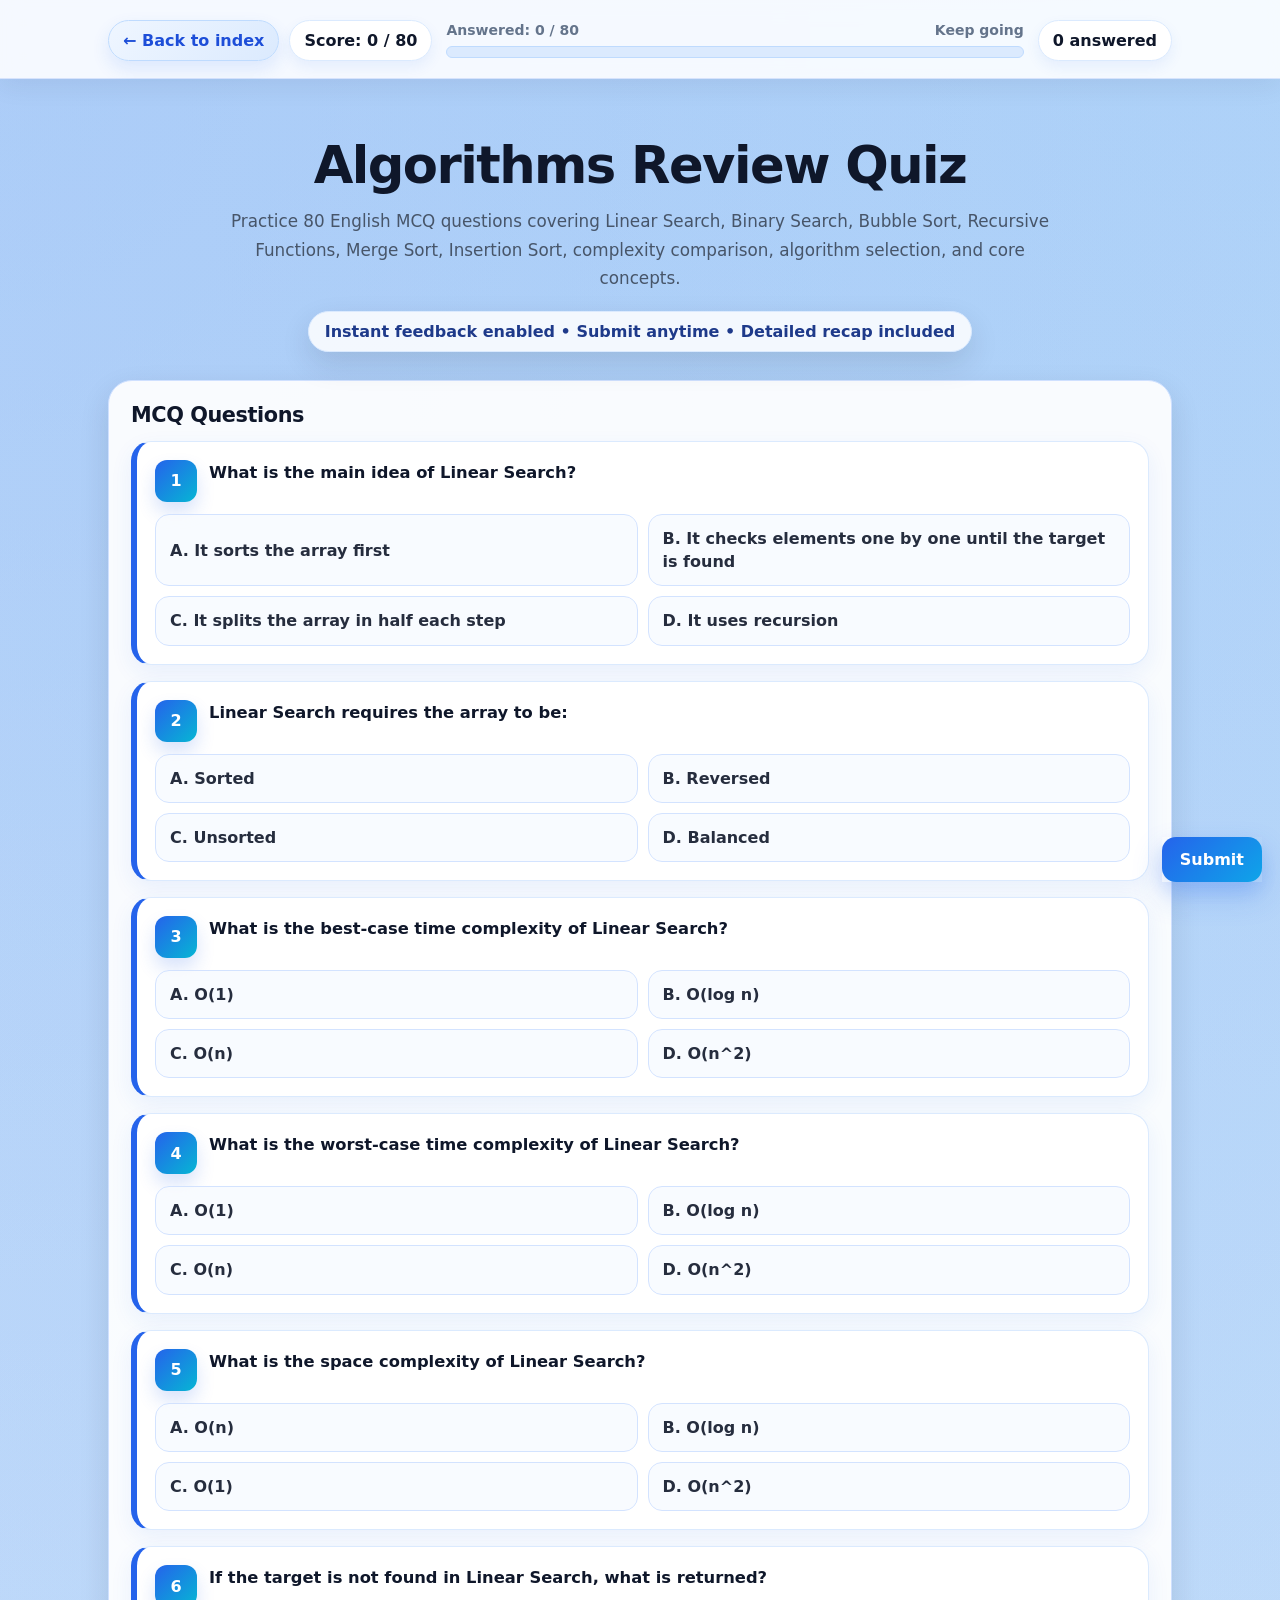
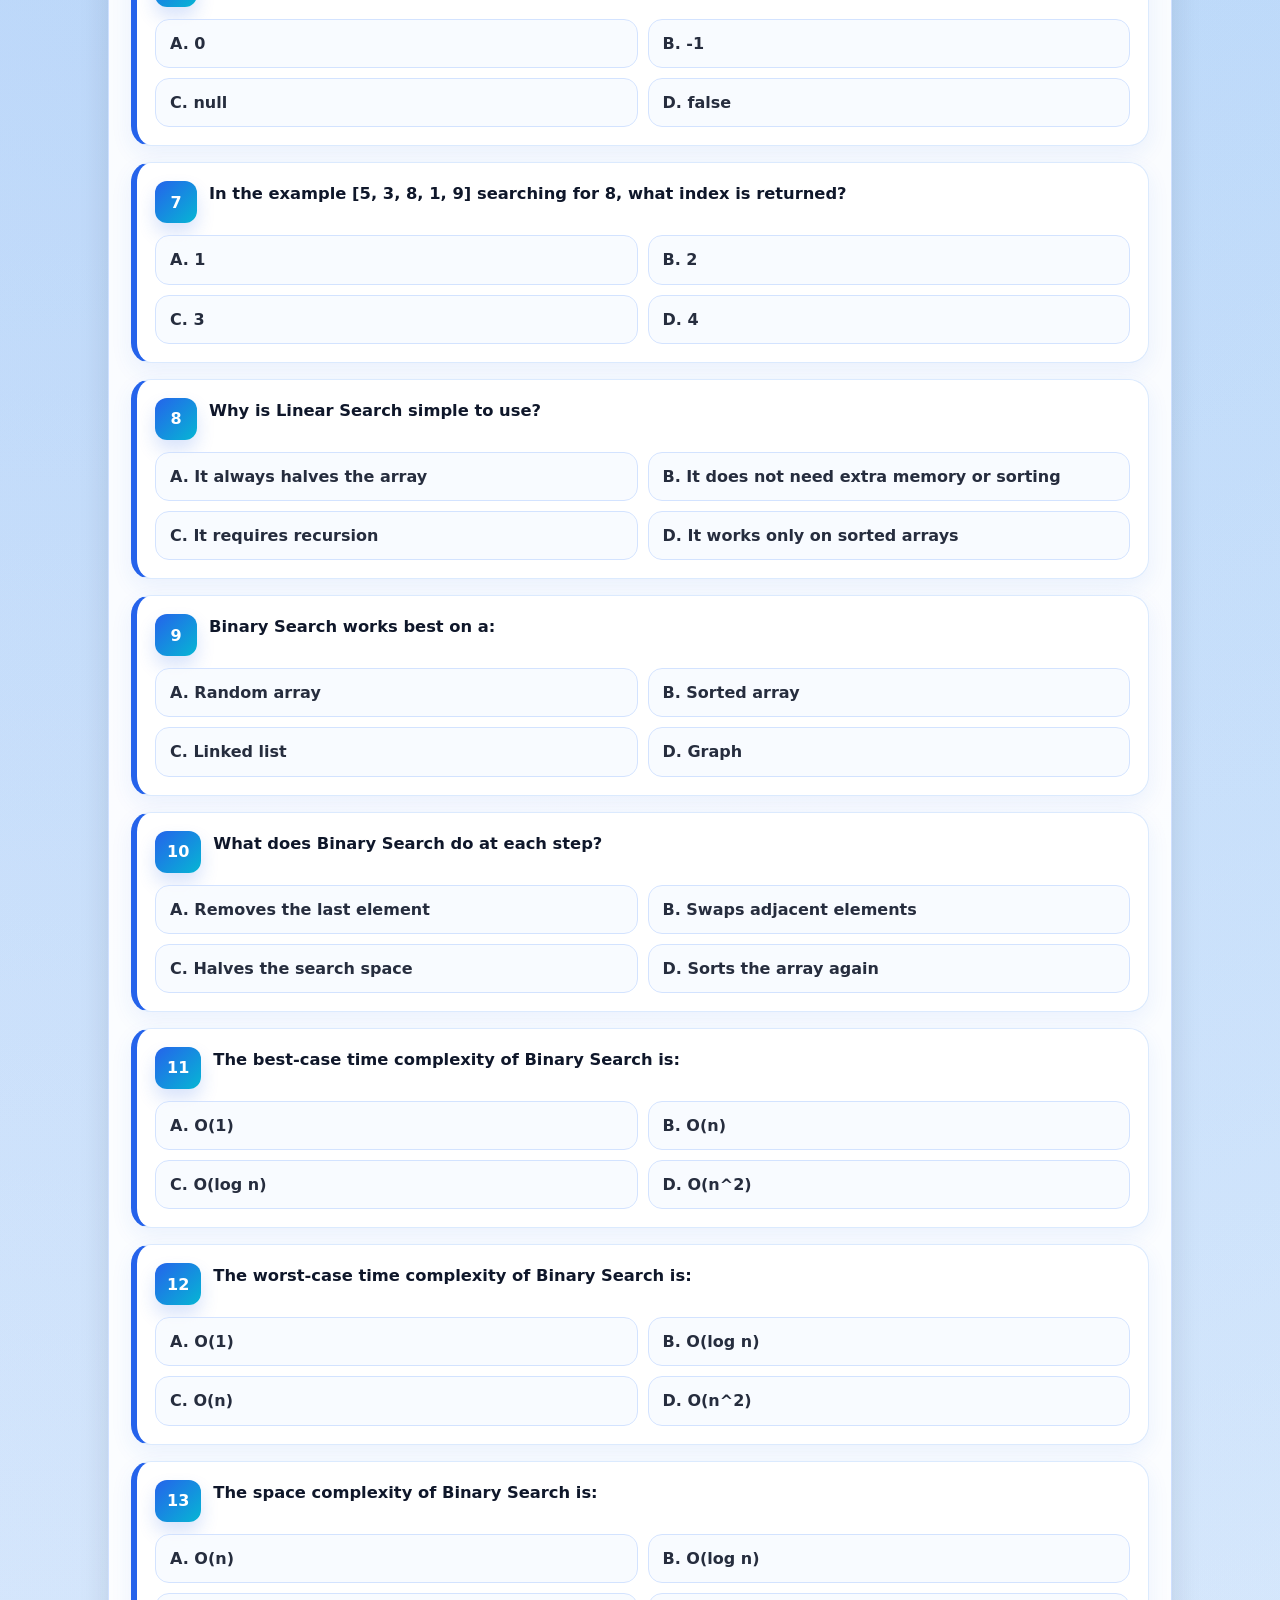
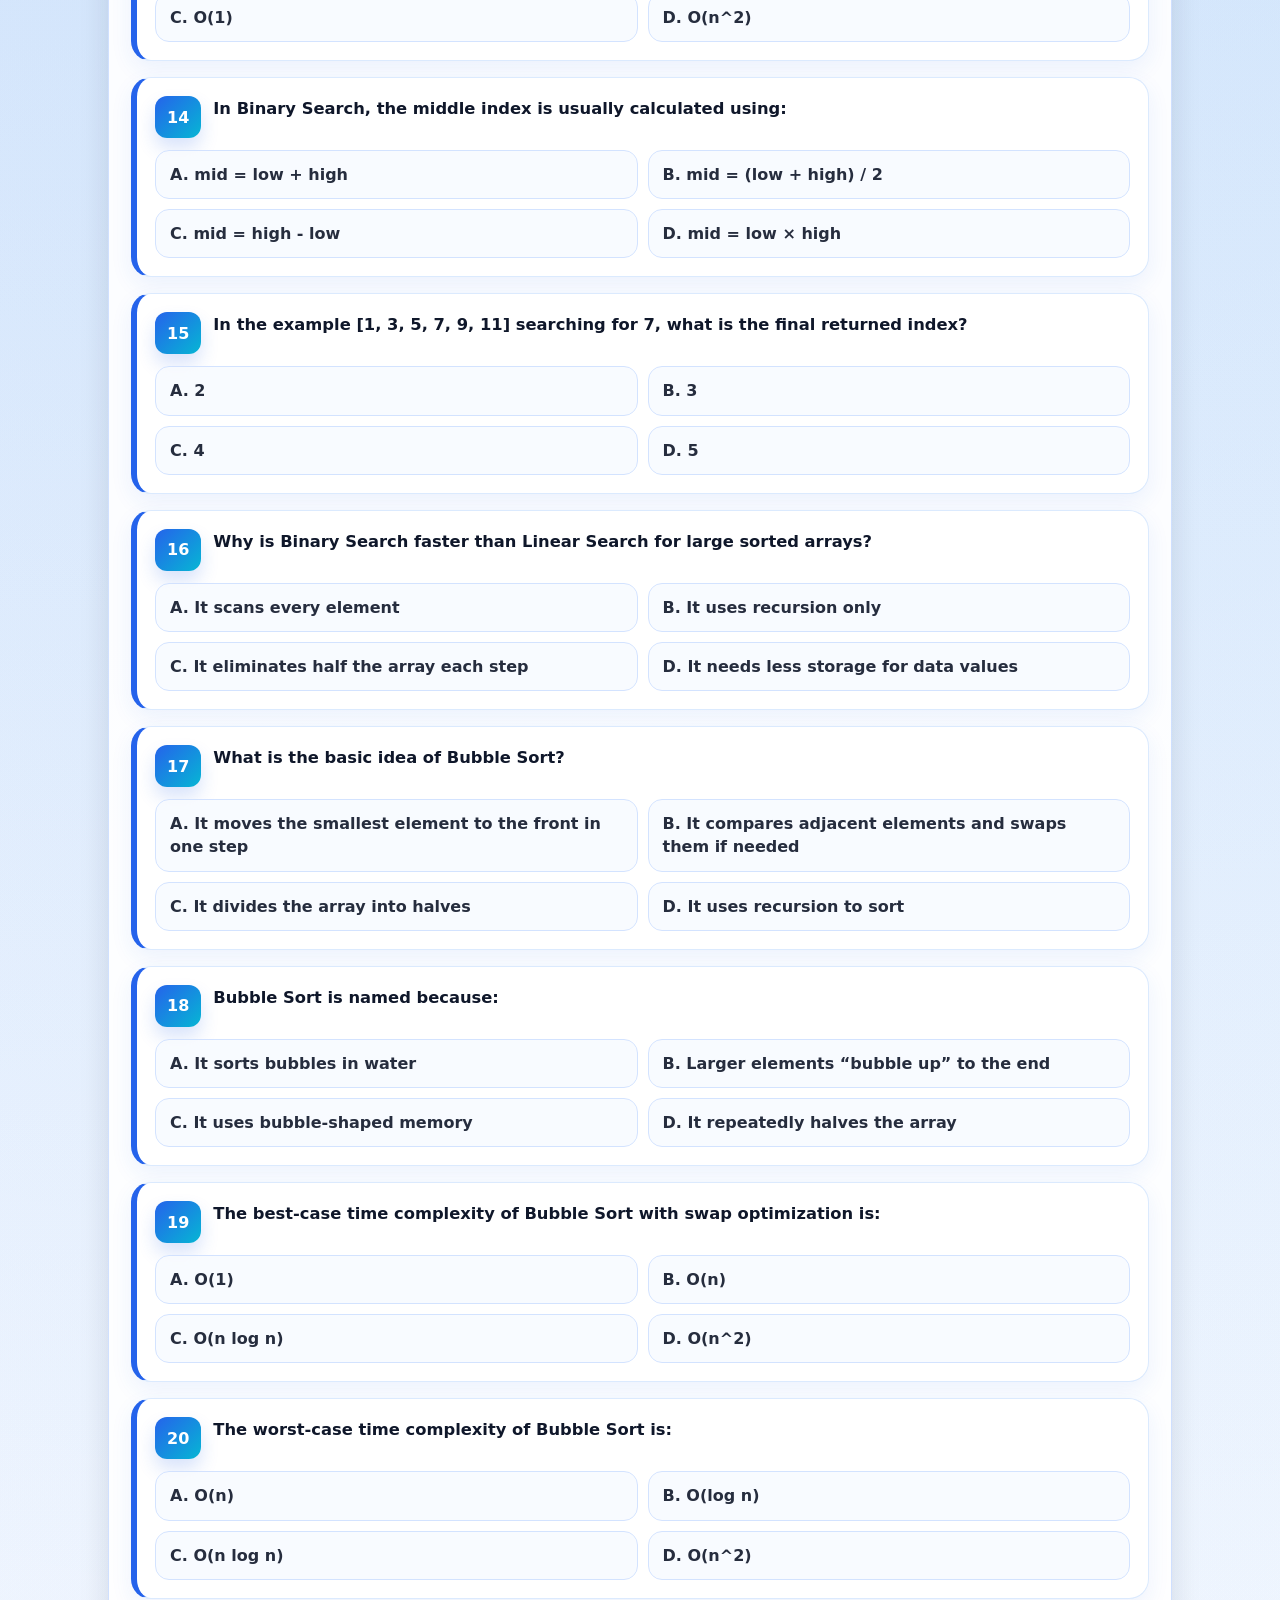
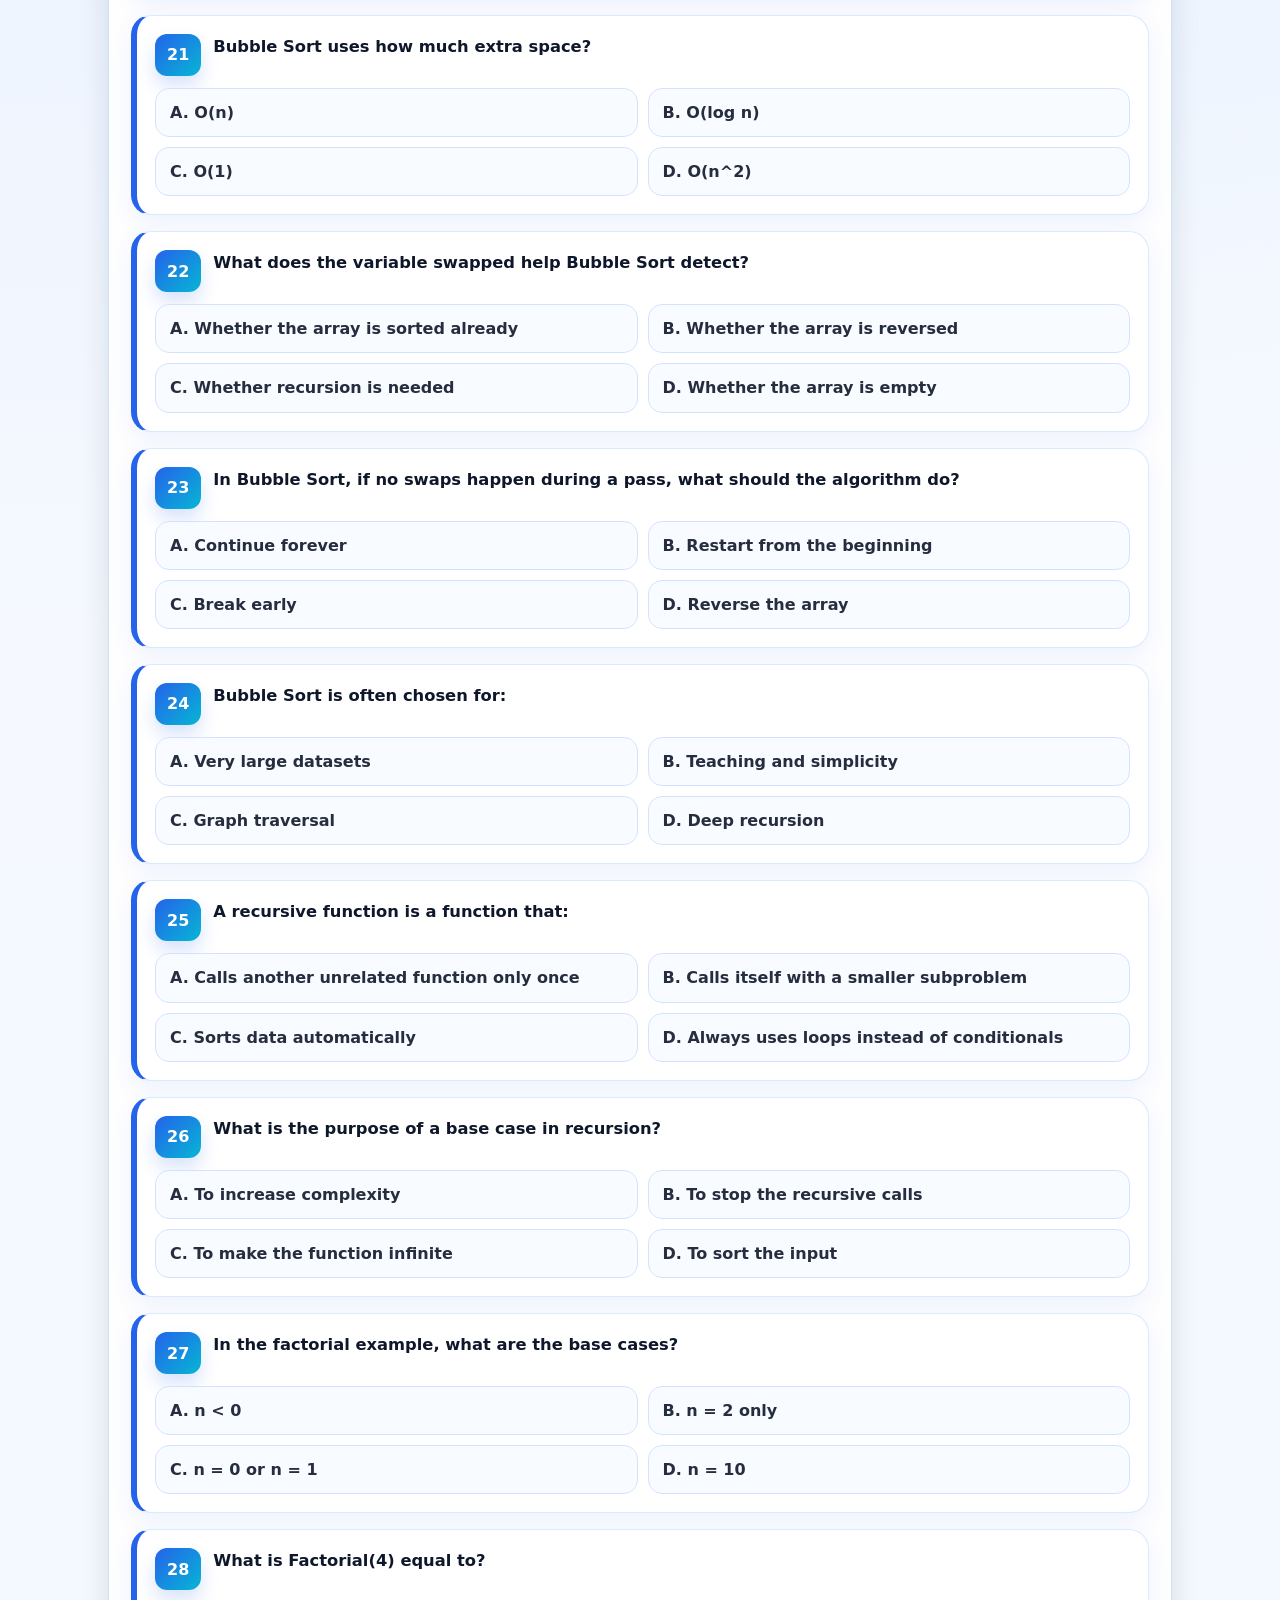
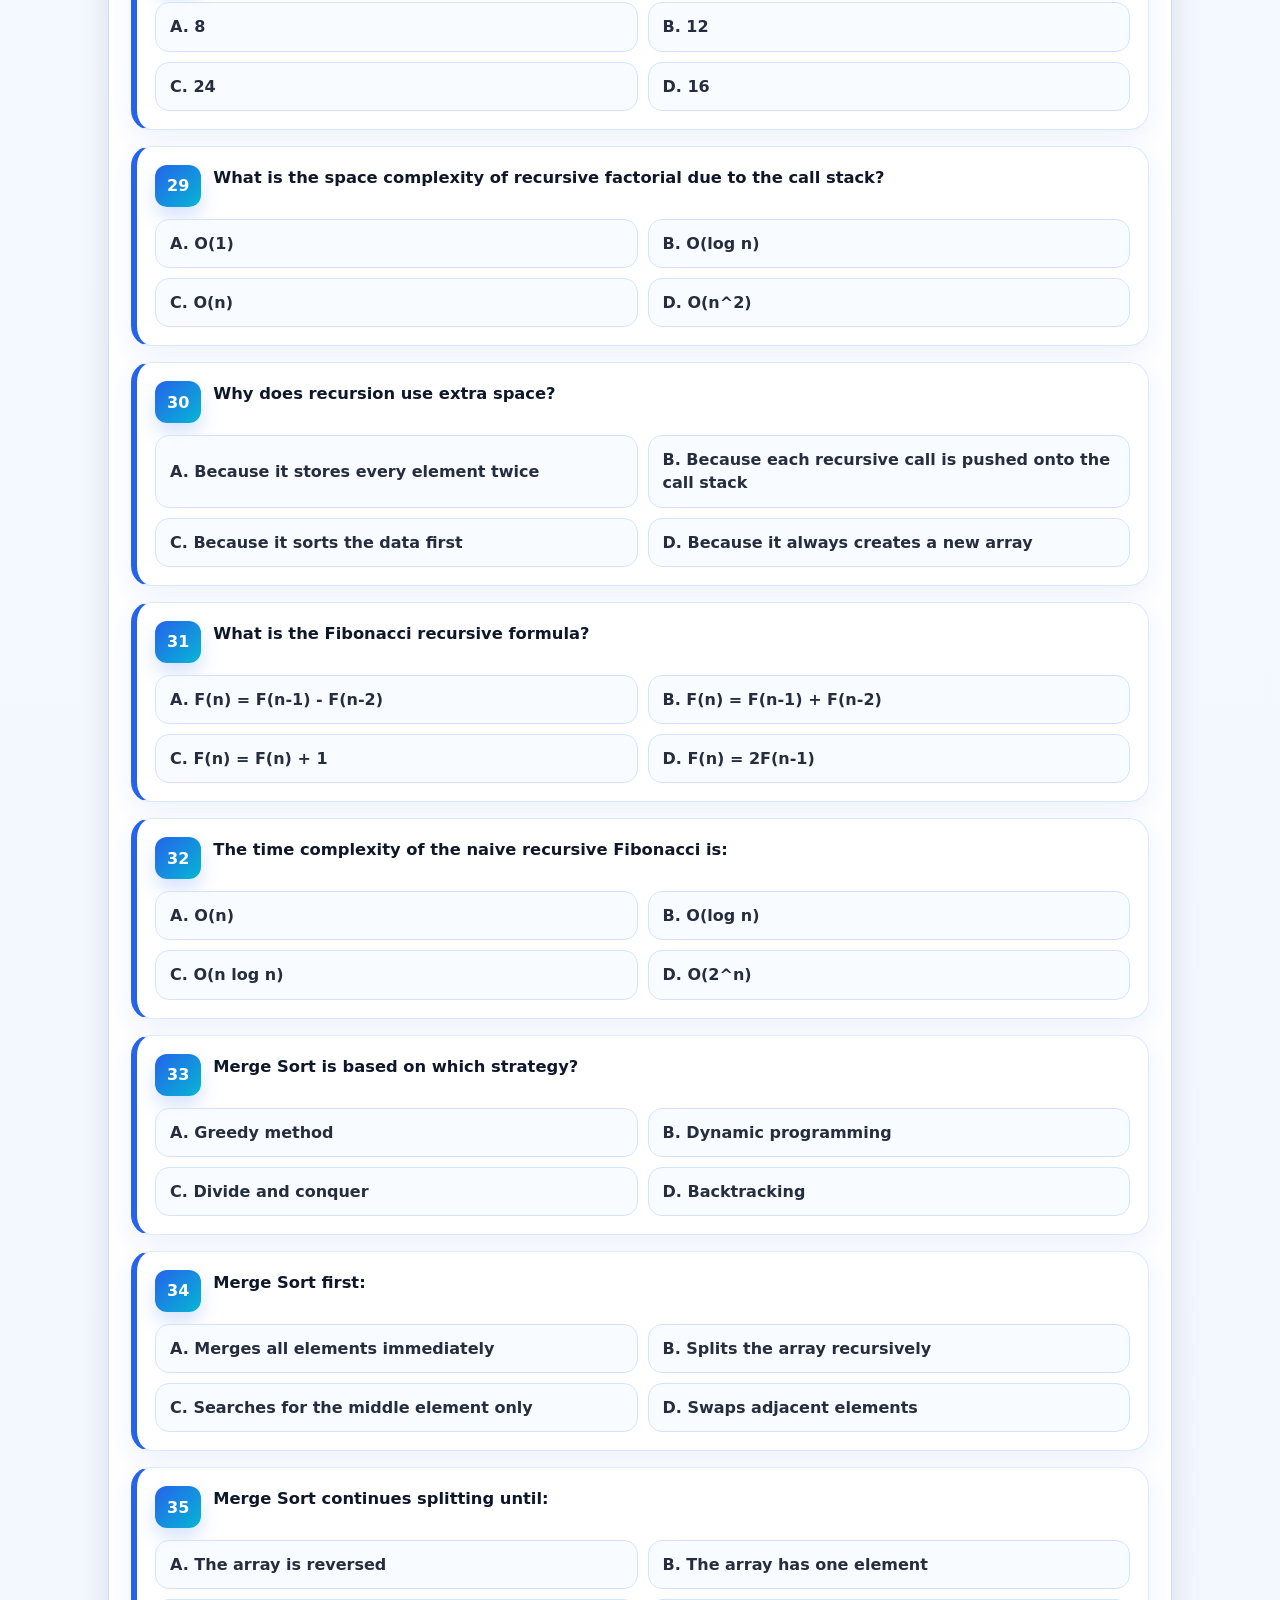
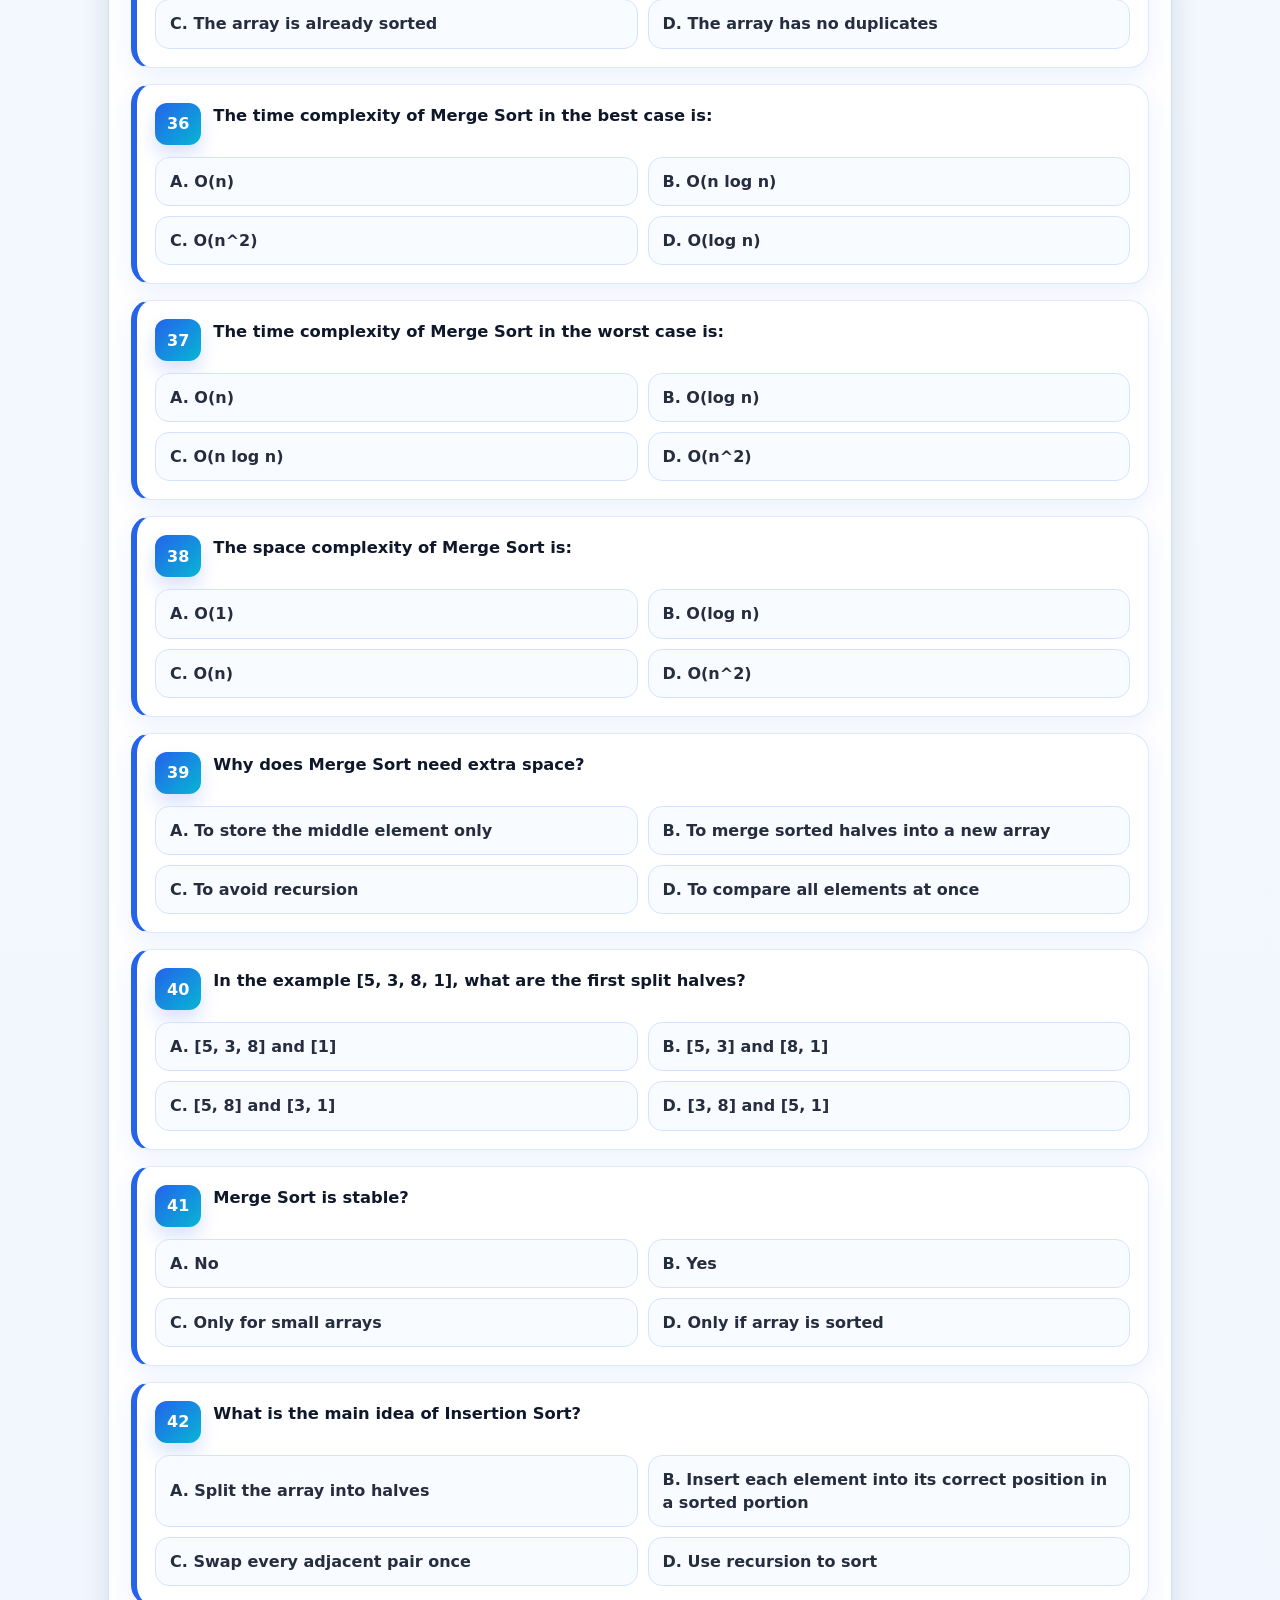
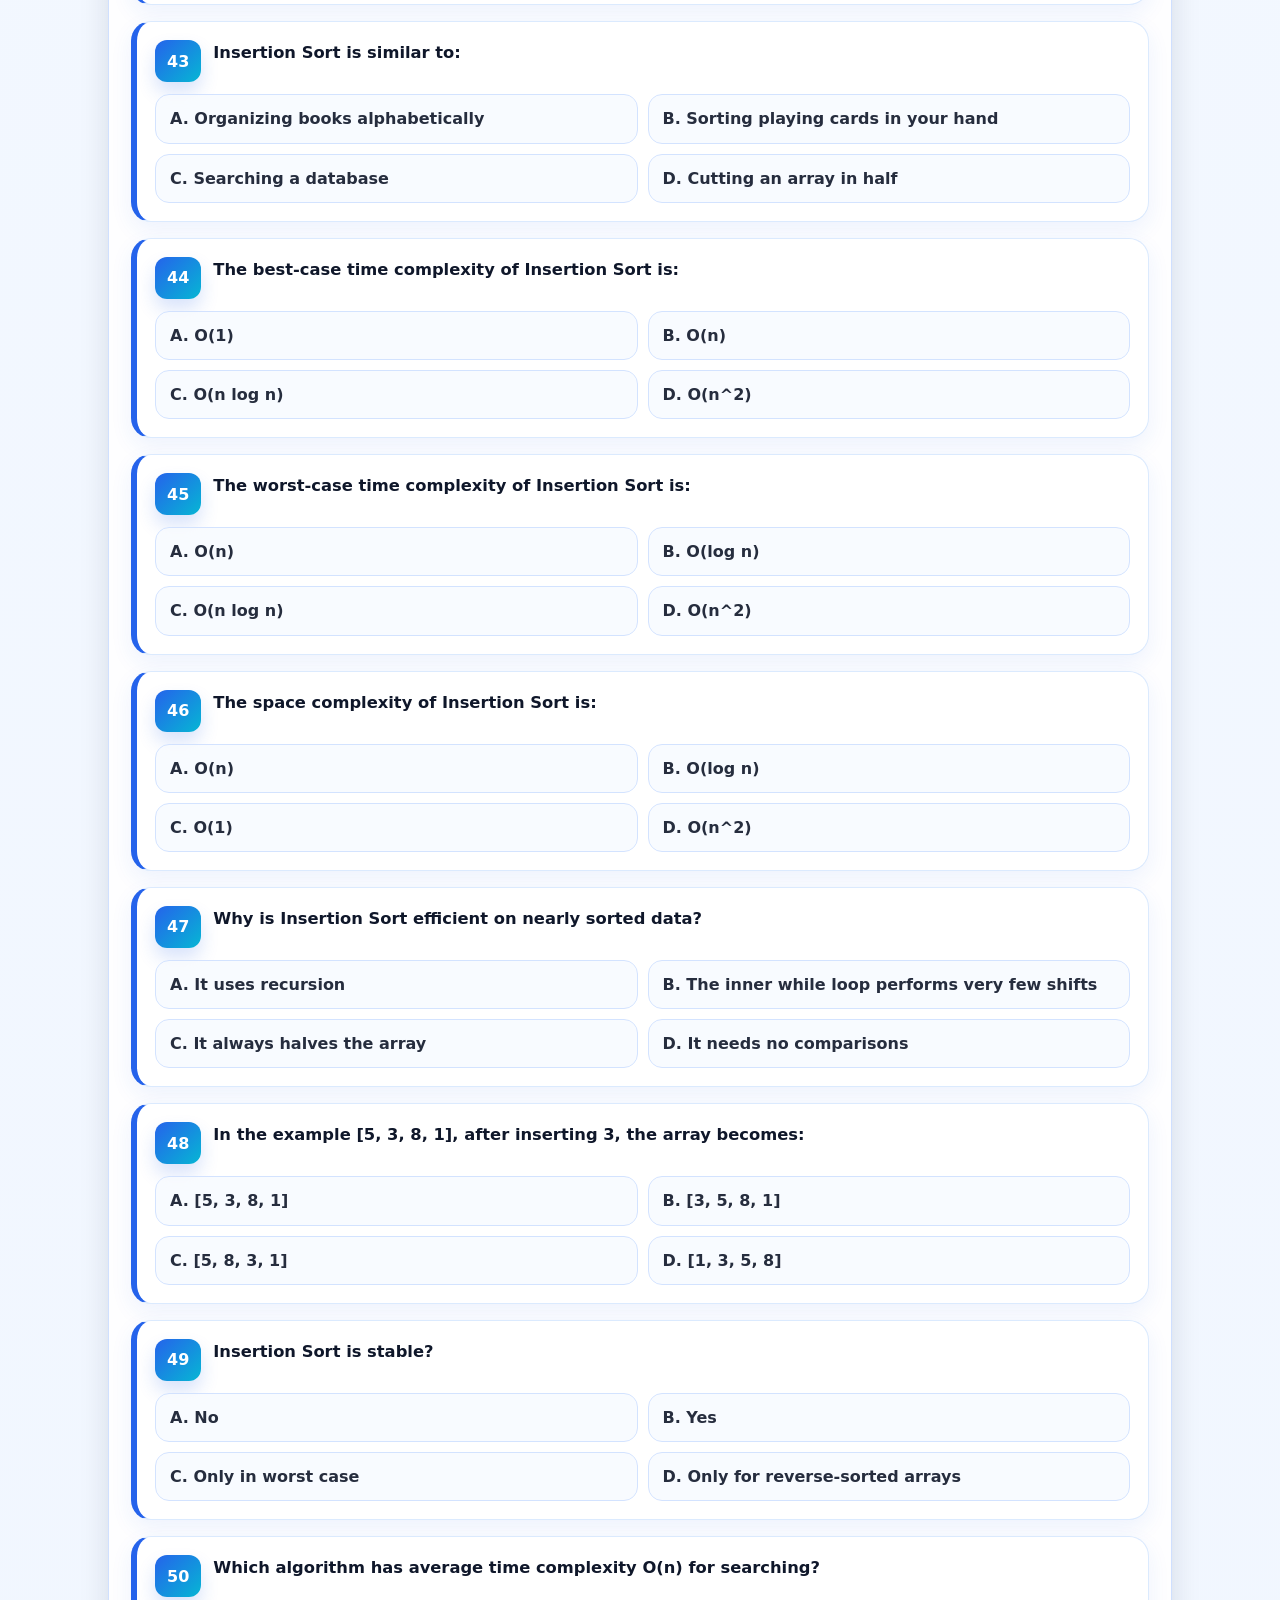
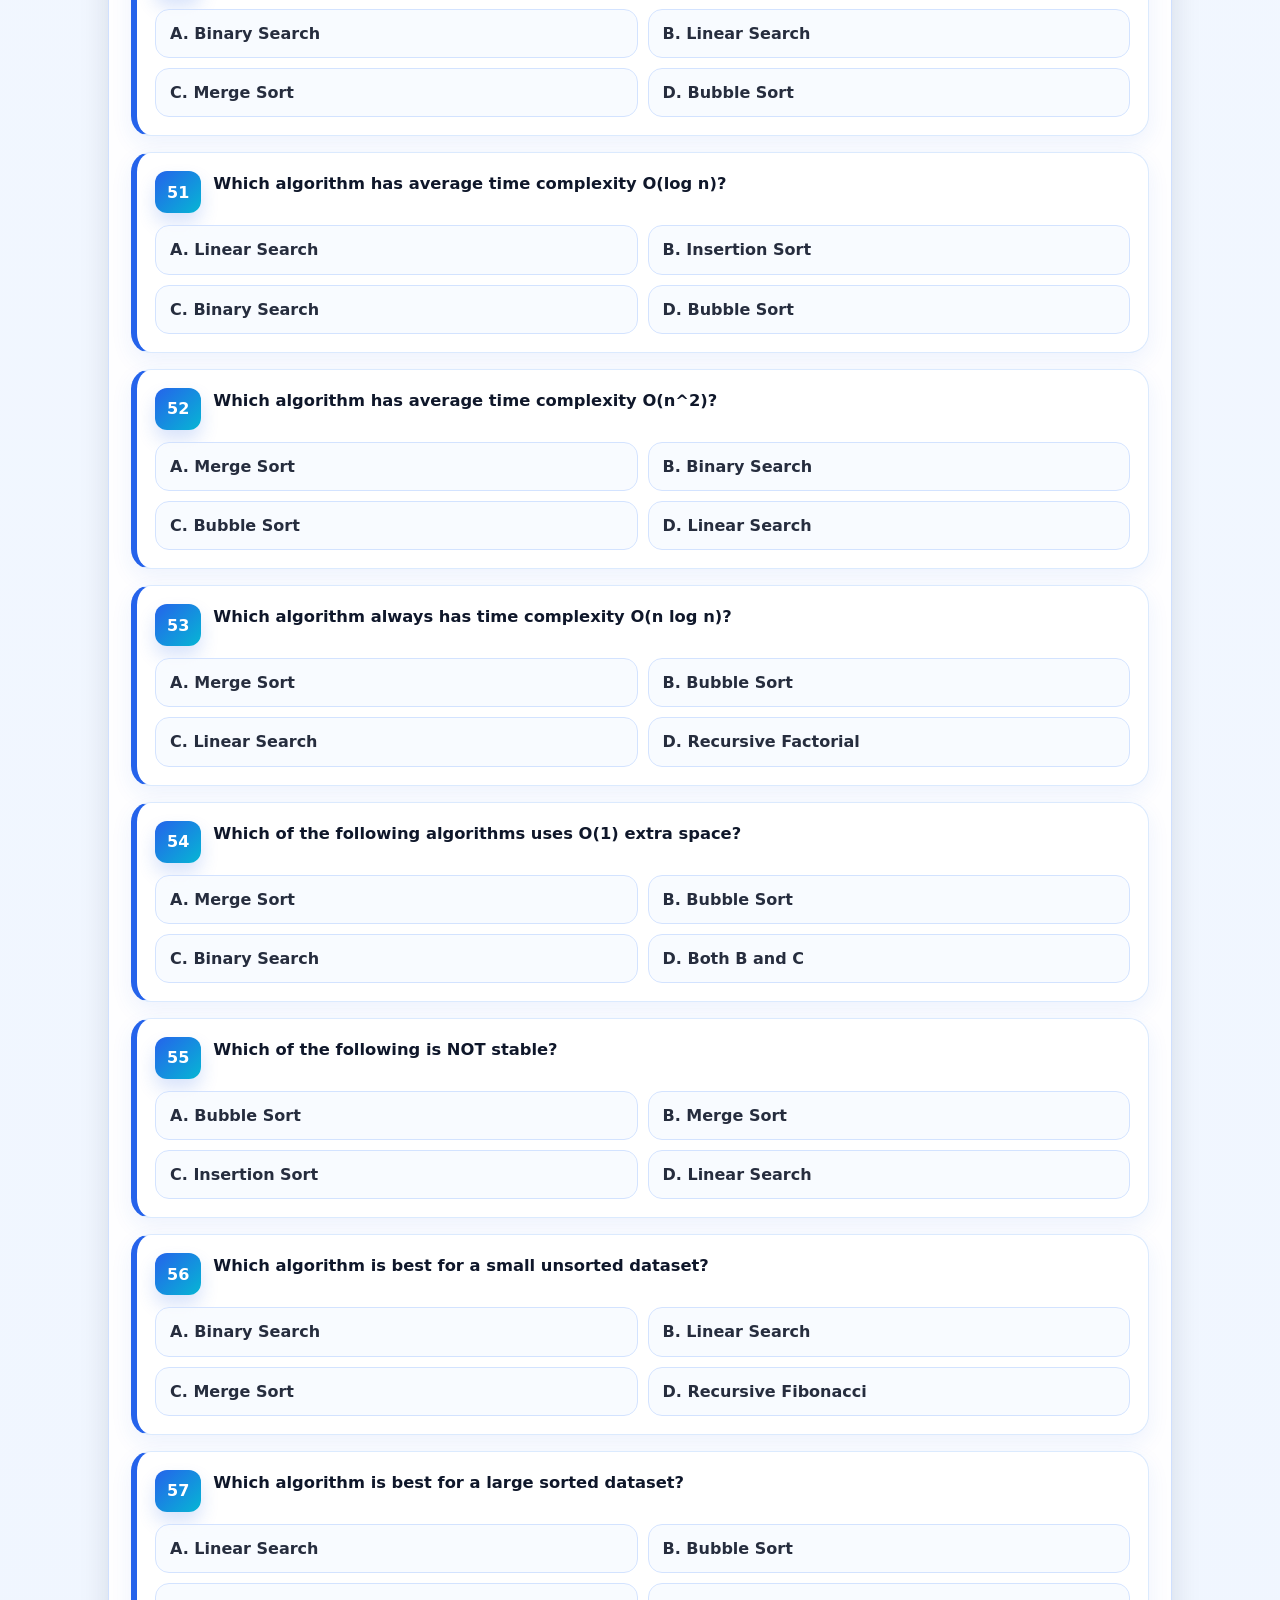
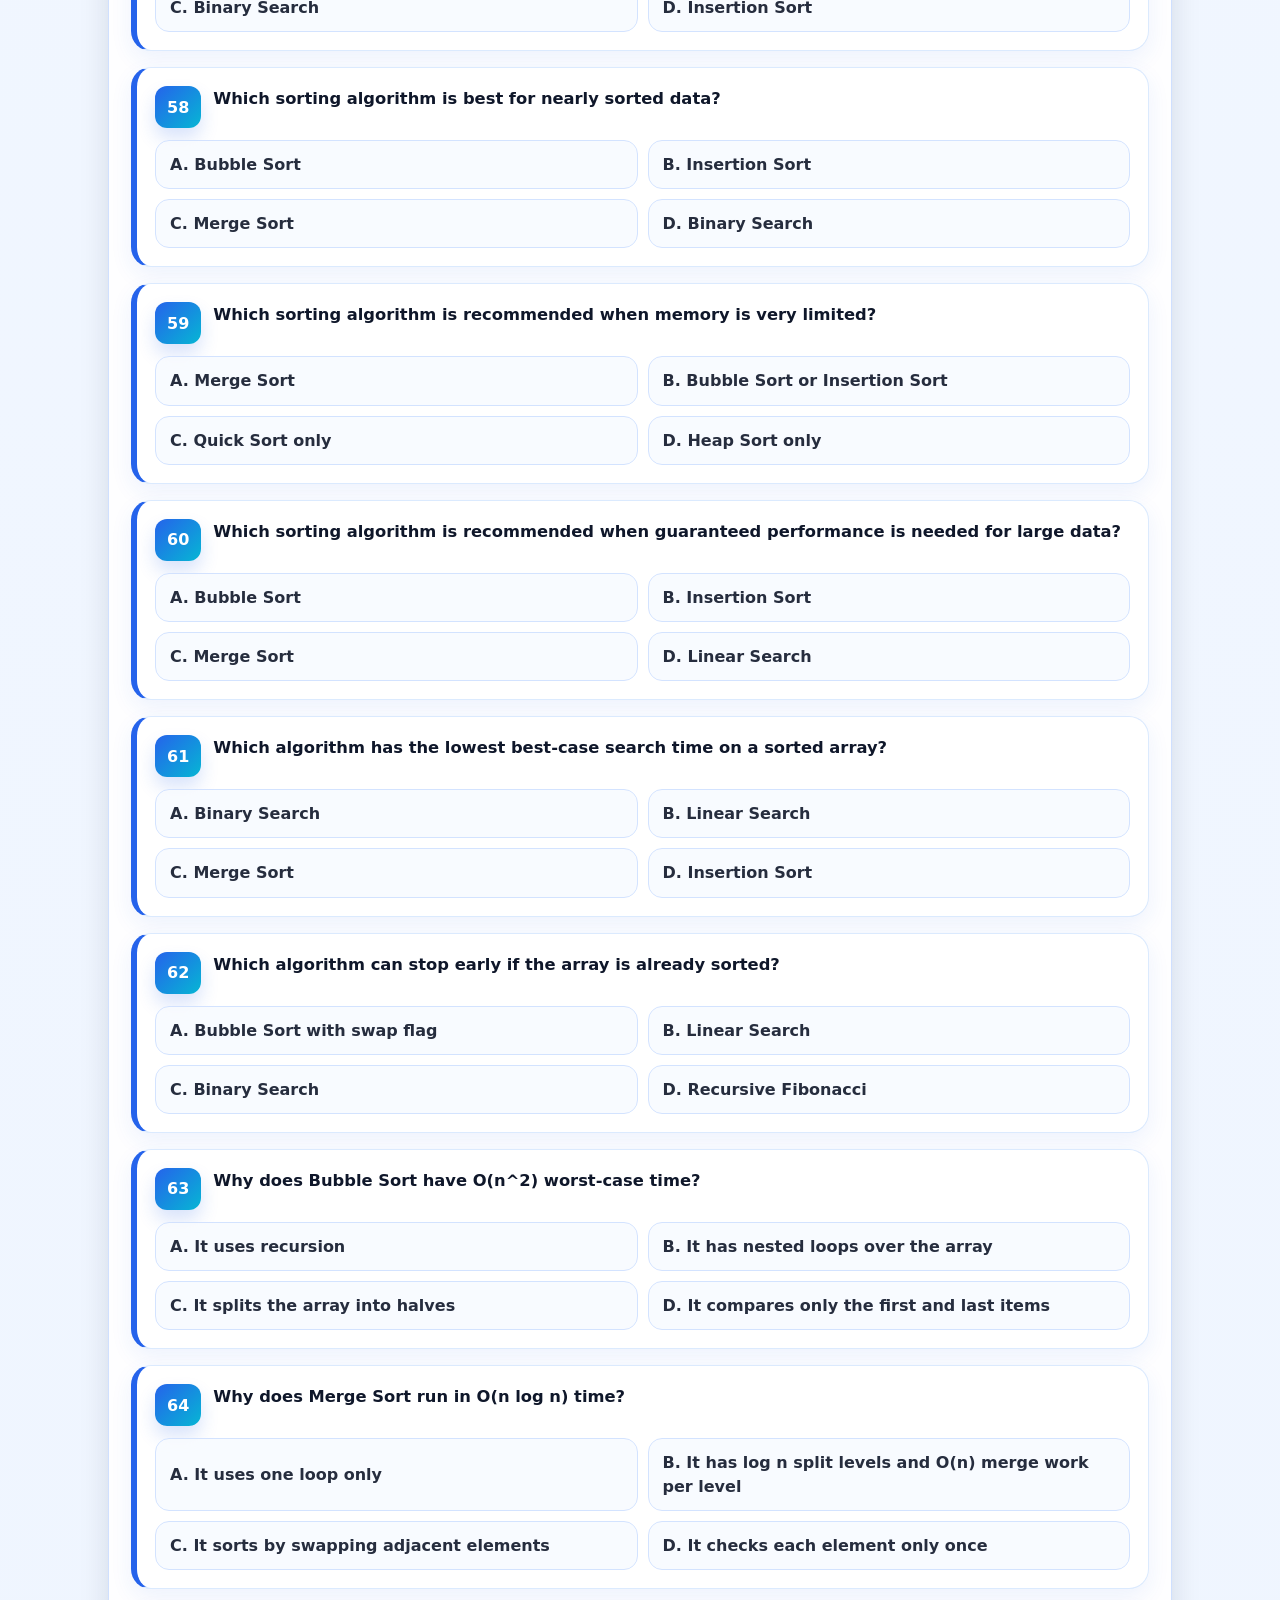
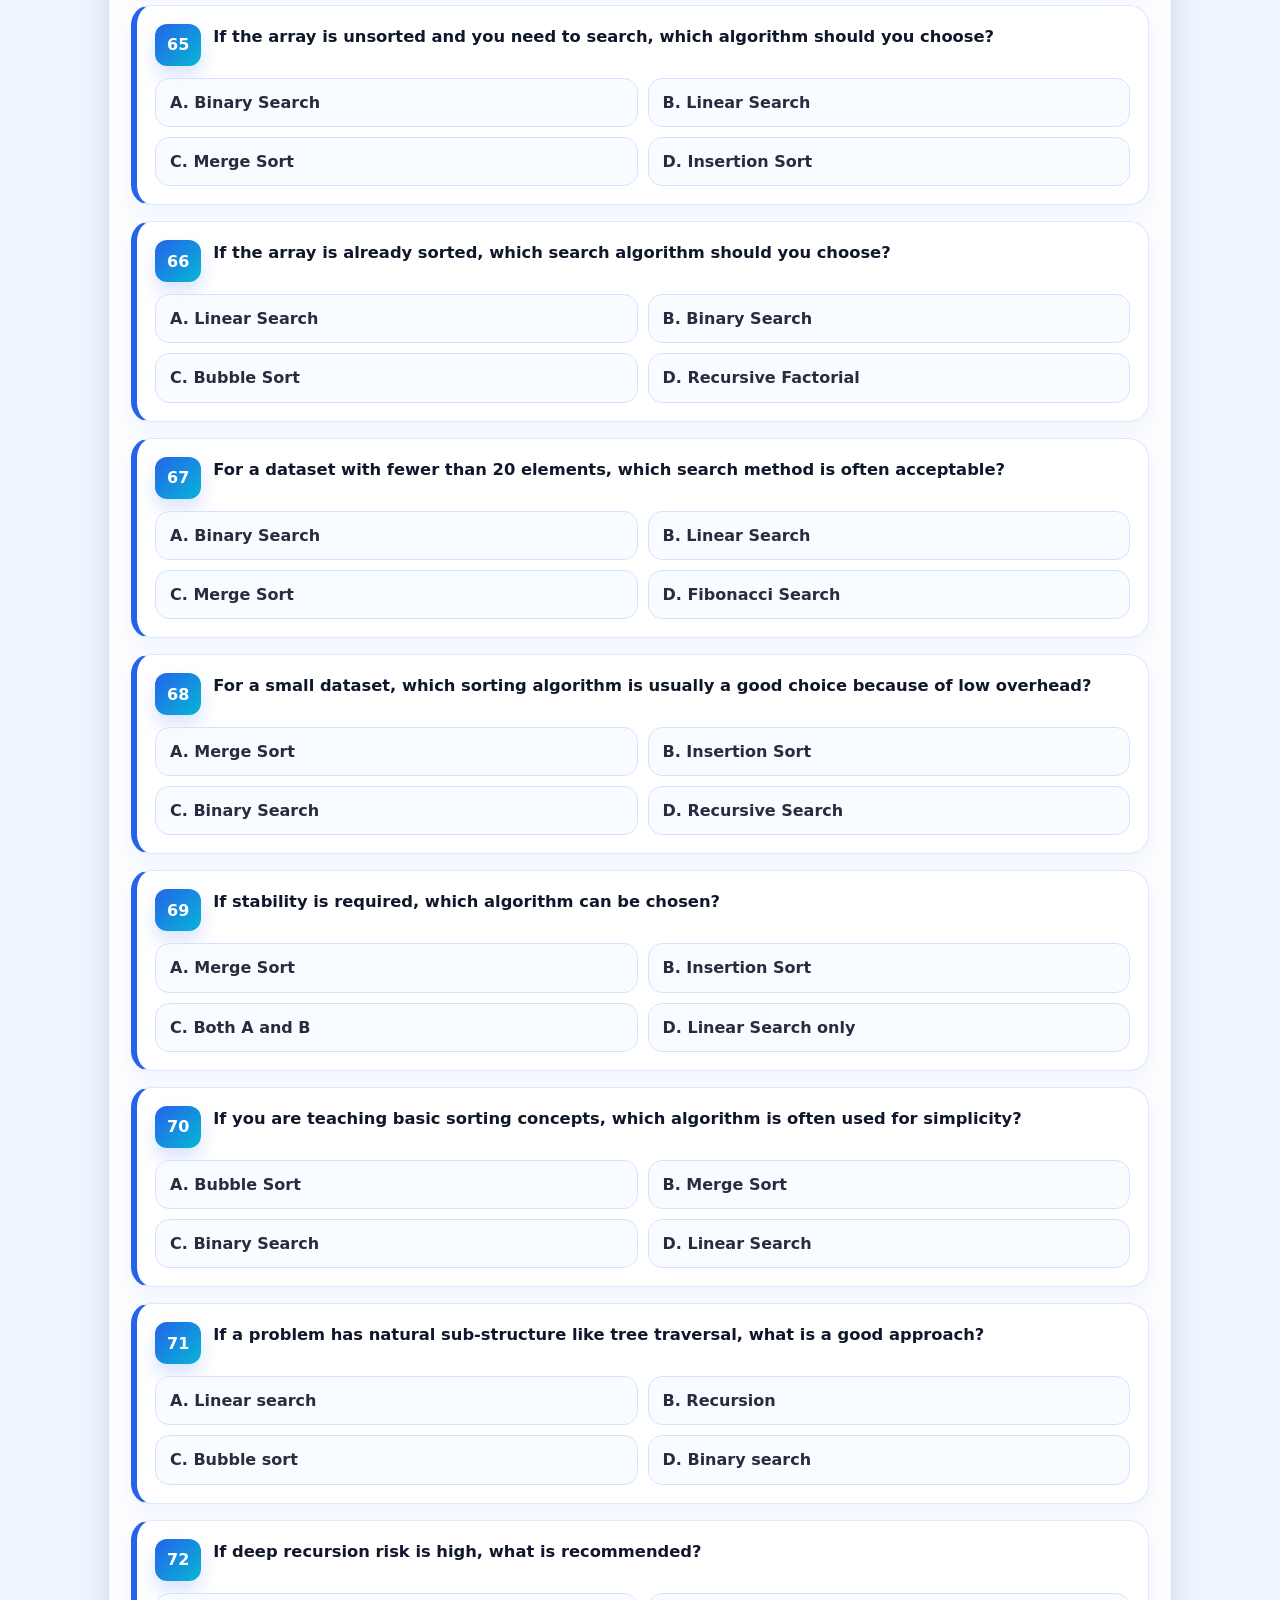
==== index.html @ d506f5b1 "Create index.html" ====
<!DOCTYPE html>
<html lang="en">
<head>
  <meta charset="UTF-8" />
  <meta name="viewport" content="width=device-width, initial-scale=1.0" />
  <title>NPA Quiz Review - MCQ</title>
  <style>
    :root{
      --bg1:#0f172a;
      --bg2:#111827;
      --bg3:#1e293b;
      --card:#ffffff;
      --text:#0f172a;
      --muted:#64748b;
      --primary:#2563eb;
      --primary-2:#1d4ed8;
      --success:#16a34a;
      --danger:#dc2626;
      --warning:#f59e0b;
      --border:#dbeafe;
      --soft:#eff6ff;
      --shadow:0 12px 30px rgba(15, 23, 42, 0.12);
      --shadow-2:0 8px 18px rgba(37, 99, 235, 0.12);
      --radius:18px;
      --radius-sm:12px;
      --topbar-h:78px;
      --maxw:1100px;
    }

    *{box-sizing:border-box}
    html{scroll-behavior:smooth}
    body{
      margin:0;
      font-family: Inter, system-ui, -apple-system, BlinkMacSystemFont, "Segoe UI", Roboto, Arial, sans-serif;
      background:
        radial-gradient(circle at top left, rgba(37,99,235,.25), transparent 30%),
        radial-gradient(circle at top right, rgba(14,165,233,.18), transparent 28%),
        linear-gradient(180deg, #f8fbff 0%, #edf4ff 100%);
      color:var(--text);
    }

    a{text-decoration:none; color:inherit}
    button{
      font:inherit;
      border:none;
      cursor:pointer;
    }

    .topbar{
      position:fixed;
      top:0;
      left:0;
      right:0;
      z-index:1000;
      backdrop-filter: blur(10px);
      background: rgba(255,255,255,0.88);
      border-bottom:1px solid rgba(37,99,235,0.15);
      box-shadow:0 8px 24px rgba(15,23,42,.06);
    }

    .topbar-inner{
      max-width:var(--maxw);
      margin:0 auto;
      padding:14px 18px 12px;
      min-height:var(--topbar-h);
      display:grid;
      grid-template-columns:auto 1fr auto;
      gap:14px;
      align-items:center;
    }

    .topbar-left, .topbar-right{
      display:flex;
      align-items:center;
      gap:10px;
      flex-wrap:wrap;
    }

    .brand-pill{
      display:inline-flex;
      align-items:center;
      gap:8px;
      padding:10px 14px;
      border-radius:999px;
      background:linear-gradient(135deg, #eff6ff, #dbeafe);
      color:var(--primary-2);
      border:1px solid #bfdbfe;
      font-weight:700;
      box-shadow:var(--shadow-2);
    }

    .score-box, .answered-box{
      padding:10px 14px;
      border-radius:999px;
      background:#fff;
      border:1px solid #dbeafe;
      box-shadow:0 6px 14px rgba(37,99,235,.08);
      font-weight:700;
      color:#0f172a;
    }

    .progress-wrap{
      display:flex;
      flex-direction:column;
      gap:8px;
      min-width:0;
    }

    .progress-meta{
      display:flex;
      justify-content:space-between;
      gap:12px;
      align-items:center;
      font-size:14px;
      color:var(--muted);
      font-weight:600;
    }

    .progress-bar{
      width:100%;
      height:12px;
      background:#dbeafe;
      border-radius:999px;
      overflow:hidden;
      border:1px solid #bfdbfe;
    }

    .progress-fill{
      height:100%;
      width:0%;
      background:linear-gradient(90deg, #2563eb, #06b6d4);
      border-radius:999px;
      transition:width .3s ease;
    }

    .container{
      max-width:var(--maxw);
      margin:0 auto;
      padding:calc(var(--topbar-h) + 30px) 18px 60px;
    }

    .hero{
      text-align:center;
      padding:30px 16px 10px;
      margin-bottom:18px;
    }

    .hero h1{
      margin:0;
      font-size:clamp(2rem, 4vw, 3.4rem);
      line-height:1.08;
      color:#0f172a;
      letter-spacing:-0.03em;
    }

    .hero p{
      max-width:820px;
      margin:14px auto 0;
      color:#475569;
      font-size:1.05rem;
      line-height:1.7;
    }

    .hero-note{
      margin-top:18px;
      display:inline-flex;
      gap:10px;
      align-items:center;
      justify-content:center;
      flex-wrap:wrap;
      padding:10px 16px;
      border-radius:999px;
      background:rgba(255,255,255,.85);
      border:1px solid #dbeafe;
      box-shadow:var(--shadow);
      color:#1e3a8a;
      font-weight:700;
    }

    .main-card{
      background:rgba(255,255,255,.92);
      border:1px solid #cfe0ff;
      border-radius:24px;
      box-shadow:var(--shadow);
      overflow:hidden;
    }

    .quiz-area{
      padding:22px;
    }

    .section-title{
      margin:0 0 14px;
      font-size:1.3rem;
      color:#0f172a;
      letter-spacing:-0.02em;
    }

    .questions{
      display:flex;
      flex-direction:column;
      gap:16px;
    }

    .question-card{
      background:var(--card);
      border:1px solid var(--border);
      border-left:6px solid var(--primary);
      border-radius:20px;
      box-shadow:0 8px 22px rgba(37,99,235,.08);
      padding:18px;
      transition:transform .15s ease, box-shadow .15s ease;
    }

    .question-card:hover{
      transform:translateY(-1px);
      box-shadow:0 10px 26px rgba(37,99,235,.12);
    }

    .q-head{
      display:flex;
      justify-content:space-between;
      gap:12px;
      align-items:flex-start;
      margin-bottom:12px;
    }

    .q-num{
      display:inline-flex;
      align-items:center;
      justify-content:center;
      min-width:42px;
      height:42px;
      padding:0 12px;
      border-radius:12px;
      background:linear-gradient(135deg, #2563eb, #06b6d4);
      color:#fff;
      font-weight:800;
      box-shadow:0 10px 18px rgba(37,99,235,.18);
      flex-shrink:0;
    }

    .q-text{
      flex:1;
      margin:0;
      font-size:1.02rem;
      line-height:1.6;
      color:#0f172a;
      font-weight:700;
    }

    .options{
      display:grid;
      grid-template-columns:repeat(2, minmax(0,1fr));
      gap:10px;
    }

    .option{
      border:1px solid #cfe0ff;
      background:#f8fbff;
      color:#0f172a;
      padding:12px 14px;
      border-radius:14px;
      text-align:left;
      transition:all .15s ease;
      line-height:1.45;
      font-weight:600;
    }

    .option:hover:not(:disabled){
      transform:translateY(-1px);
      border-color:#93c5fd;
      background:#eef6ff;
    }

    .option:disabled{
      cursor:not-allowed;
      opacity:1;
    }

    .option.correct{
      background:rgba(22,163,74,.12);
      border-color:rgba(22,163,74,.35);
      color:#14532d;
    }

    .option.wrong{
      background:rgba(220,38,38,.10);
      border-color:rgba(220,38,38,.35);
      color:#7f1d1d;
    }

    .option.neutral{
      opacity:.9;
    }

    .feedback{
      margin-top:12px;
      padding:12px 14px;
      border-radius:14px;
      background:#f8fbff;
      border:1px solid #dbeafe;
      color:#334155;
      line-height:1.6;
      display:none;
    }

    .feedback.show{
      display:block;
    }

    .feedback strong{
      color:#0f172a;
    }

    .feedback.correct{
      background:rgba(22,163,74,.08);
      border-color:rgba(22,163,74,.22);
    }

    .feedback.wrong{
      background:rgba(220,38,38,.08);
      border-color:rgba(220,38,38,.22);
    }

    .actions{
      display:flex;
      justify-content:center;
      gap:12px;
      flex-wrap:wrap;
      padding:22px;
      border-top:1px solid #e2e8f0;
      background:linear-gradient(180deg, rgba(239,246,255,.5), rgba(255,255,255,.9));
      position:relative;
    }

    .btn{
      display:inline-flex;
      align-items:center;
      justify-content:center;
      gap:10px;
      padding:13px 18px;
      border-radius:14px;
      font-weight:800;
      transition:all .15s ease;
      box-shadow:0 8px 16px rgba(37,99,235,.12);
      white-space:nowrap;
    }

    .btn-primary{
      background:linear-gradient(135deg, var(--primary), #0ea5e9);
      color:#fff;
    }

    .btn-primary:hover{
      transform:translateY(-1px);
      box-shadow:0 12px 20px rgba(37,99,235,.18);
    }

    .btn-secondary{
      background:#fff;
      color:var(--primary-2);
      border:1px solid #bfdbfe;
    }

    .btn-secondary:hover{
      background:#eff6ff;
      transform:translateY(-1px);
    }

    .sticky-submit{
      position:fixed;
      right:18px;
      bottom:18px;
      z-index:1100;
      box-shadow:0 14px 30px rgba(37,99,235,.22);
    }

    .recap{
      margin-top:22px;
      background:rgba(255,255,255,.95);
      border:1px solid #cfe0ff;
      border-radius:24px;
      box-shadow:var(--shadow);
      overflow:hidden;
    }

    .recap-inner{
      padding:22px;
    }

    .summary-grid{
      display:grid;
      grid-template-columns:repeat(4, minmax(0,1fr));
      gap:12px;
      margin-bottom:18px;
    }

    .summary-box{
      background:linear-gradient(180deg, #ffffff, #f8fbff);
      border:1px solid #dbeafe;
      border-radius:18px;
      padding:14px;
      box-shadow:0 8px 18px rgba(37,99,235,.08);
    }

    .summary-box .label{
      font-size:.88rem;
      color:var(--muted);
      margin-bottom:6px;
      font-weight:700;
    }

    .summary-box .value{
      font-size:1.3rem;
      font-weight:900;
      color:#0f172a;
    }

    .recap-list{
      display:flex;
      flex-direction:column;
      gap:14px;
    }

    .recap-item{
      border-radius:18px;
      border:1px solid #dbeafe;
      background:#fff;
      padding:16px;
    }

    .recap-item.wrong{
      border-left:6px solid var(--danger);
      background:linear-gradient(180deg, #fff, #fff7f7);
    }

    .recap-item.skipped{
      border-left:6px solid var(--warning);
      background:linear-gradient(180deg, #fff, #fffaf0);
    }

    .recap-item.correct{
      border-left:6px solid var(--success);
      background:linear-gradient(180deg, #fff, #f7fff9);
    }

    .recap-q{
      font-weight:800;
      margin:0 0 8px;
      color:#0f172a;
      line-height:1.5;
    }

    .recap-meta{
      display:flex;
      gap:10px;
      flex-wrap:wrap;
      margin-bottom:8px;
      font-size:.95rem;
      color:#334155;
      font-weight:600;
    }

    .tag{
      display:inline-flex;
      align-items:center;
      gap:6px;
      padding:6px 10px;
      border-radius:999px;
      font-size:.85rem;
      font-weight:800;
    }

    .tag.correct{background:rgba(22,163,74,.12); color:#166534}
    .tag.wrong{background:rgba(220,38,38,.12); color:#991b1b}
    .tag.skipped{background:rgba(245,158,11,.15); color:#92400e}

    .recap-exp{
      margin:0;
      color:#475569;
      line-height:1.65;
    }

    .footer{
      text-align:center;
      color:#64748b;
      padding:24px 12px 6px;
      font-size:.95rem;
    }

    .hidden{display:none !important}

    @media (max-width: 900px){
      .summary-grid{grid-template-columns:repeat(2, minmax(0,1fr))}
      .topbar-inner{
        grid-template-columns:1fr;
        gap:10px;
      }
      .topbar-left, .topbar-right{
        justify-content:space-between;
      }
    }

    @media (max-width: 720px){
      .options{grid-template-columns:1fr}
      .q-head{flex-direction:column}
      .summary-grid{grid-template-columns:1fr}
      .actions{padding:18px}
      .quiz-area, .recap-inner{padding:16px}
      .sticky-submit{
        left:18px;
        right:18px;
        bottom:14px;
      }
      .sticky-submit .btn{
        width:100%;
      }
      .container{
        padding-left:12px;
        padding-right:12px;
      }
    }
  </style>
</head>
<body>
  <header class="topbar">
    <div class="topbar-inner">
      <div class="topbar-left">
        <a class="brand-pill" href="index.html" title="Back to index">← Back to index</a>
        <div class="score-box" id="scoreBox">Score: 0 / 80</div>
      </div>

      <div class="progress-wrap">
        <div class="progress-meta">
          <span id="answeredText">Answered: 0 / 80</span>
          <span id="statusText">Keep going</span>
        </div>
        <div class="progress-bar" aria-label="Quiz progress">
          <div class="progress-fill" id="progressFill"></div>
        </div>
      </div>

      <div class="topbar-right">
        <div class="answered-box" id="answeredBox">0 answered</div>
      </div>
    </div>
  </header>

  <main class="container">
    <section class="hero">
      <h1>Algorithms Review Quiz</h1>
      <p>
        Practice 80 English MCQ questions covering Linear Search, Binary Search, Bubble Sort, Recursive Functions, Merge Sort, Insertion Sort, complexity comparison, algorithm selection, and core concepts.
      </p>
      <div class="hero-note">Instant feedback enabled • Submit anytime • Detailed recap included</div>
    </section>

    <section class="main-card" aria-labelledby="quizTitle">
      <div class="quiz-area">
        <h2 class="section-title" id="quizTitle">MCQ Questions</h2>
        <div id="quizContainer" class="questions"></div>
      </div>

      <div class="actions">
        <button class="btn btn-primary" id="submitBtn">Submit &amp; See Results</button>
        <a class="btn btn-secondary" href="index.html">Back to index</a>
      </div>
    </section>

    <section class="recap hidden" id="recapSection">
      <div class="recap-inner">
        <h2 class="section-title">Recap Results</h2>
        <div class="summary-grid">
          <div class="summary-box">
            <div class="label">Final Score</div>
            <div class="value" id="finalScore">0 / 80</div>
          </div>
          <div class="summary-box">
            <div class="label">Correct</div>
            <div class="value" id="correctCount">0</div>
          </div>
          <div class="summary-box">
            <div class="label">Wrong</div>
            <div class="value" id="wrongCount">0</div>
          </div>
          <div class="summary-box">
            <div class="label">Skipped</div>
            <div class="value" id="skippedCount">0</div>
          </div>
        </div>
        <div id="recapList" class="recap-list"></div>
      </div>
    </section>

    <div class="footer">NPA MCQ Review • Built for quick practice and self-checking</div>
  </main>

  <div class="sticky-submit">
    <button class="btn btn-primary" id="stickySubmitBtn">Submit</button>
  </div>

  <script>
    const questions = [
      { q: 'What is the main idea of Linear Search?', opts: ['It sorts the array first', 'It checks elements one by one until the target is found', 'It splits the array in half each step', 'It uses recursion'], ans: 1, exp: 'Linear Search checks each element sequentially until the target is found or the list ends.' },
      { q: 'Linear Search requires the array to be:', opts: ['Sorted', 'Reversed', 'Unsorted', 'Balanced'], ans: 2, exp: 'Linear Search works on unsorted arrays, so sorting is not required.' },
      { q: 'What is the best-case time complexity of Linear Search?', opts: ['O(1)', 'O(log n)', 'O(n)', 'O(n^2)'], ans: 0, exp: 'If the target is found at the first position, Linear Search takes constant time.' },
      { q: 'What is the worst-case time complexity of Linear Search?', opts: ['O(1)', 'O(log n)', 'O(n)', 'O(n^2)'], ans: 2, exp: 'In the worst case, Linear Search checks every element, so the time is O(n).' },
      { q: 'What is the space complexity of Linear Search?', opts: ['O(n)', 'O(log n)', 'O(1)', 'O(n^2)'], ans: 2, exp: 'Linear Search uses only a few variables, so it needs constant extra space.' },
      { q: 'If the target is not found in Linear Search, what is returned?', opts: ['0', '-1', 'null', 'false'], ans: 1, exp: 'A common convention is to return -1 to indicate the target was not found.' },
      { q: 'In the example [5, 3, 8, 1, 9] searching for 8, what index is returned?', opts: ['1', '2', '3', '4'], ans: 1, exp: 'The value 8 is at index 2 if indexing starts from 0.' },
      { q: 'Why is Linear Search simple to use?', opts: ['It always halves the array', 'It does not need extra memory or sorting', 'It requires recursion', 'It works only on sorted arrays'], ans: 1, exp: 'Its logic is straightforward and does not require preprocessing.' },
      { q: 'Binary Search works best on a:', opts: ['Random array', 'Sorted array', 'Linked list', 'Graph'], ans: 1, exp: 'Binary Search requires a sorted array to correctly eliminate half the search space each step.' },
      { q: 'What does Binary Search do at each step?', opts: ['Removes the last element', 'Swaps adjacent elements', 'Halves the search space', 'Sorts the array again'], ans: 2, exp: 'Binary Search compares with the middle element and discards half of the remaining range.' },
      { q: 'The best-case time complexity of Binary Search is:', opts: ['O(1)', 'O(n)', 'O(log n)', 'O(n^2)'], ans: 0, exp: 'If the target is exactly at the middle on the first check, Binary Search finishes in constant time.' },
      { q: 'The worst-case time complexity of Binary Search is:', opts: ['O(1)', 'O(log n)', 'O(n)', 'O(n^2)'], ans: 1, exp: 'Binary Search repeatedly halves the search space, which gives O(log n) time in the worst case.' },
      { q: 'The space complexity of Binary Search is:', opts: ['O(n)', 'O(log n)', 'O(1)', 'O(n^2)'], ans: 2, exp: 'The iterative form of Binary Search uses constant extra space.' },
      { q: 'In Binary Search, the middle index is usually calculated using:', opts: ['mid = low + high', 'mid = (low + high) / 2', 'mid = high - low', 'mid = low × high'], ans: 1, exp: 'The middle index is commonly computed as the average of low and high.' },
      { q: 'In the example [1, 3, 5, 7, 9, 11] searching for 7, what is the final returned index?', opts: ['2', '3', '4', '5'], ans: 1, exp: 'The value 7 is at index 3 using zero-based indexing.' },
      { q: 'Why is Binary Search faster than Linear Search for large sorted arrays?', opts: ['It scans every element', 'It uses recursion only', 'It eliminates half the array each step', 'It needs less storage for data values'], ans: 2, exp: 'By discarding half the array on each comparison, Binary Search reduces the number of steps dramatically.' },
      { q: 'What is the basic idea of Bubble Sort?', opts: ['It moves the smallest element to the front in one step', 'It compares adjacent elements and swaps them if needed', 'It divides the array into halves', 'It uses recursion to sort'], ans: 1, exp: 'Bubble Sort works by repeatedly comparing neighboring elements and swapping out-of-order pairs.' },
      { q: 'Bubble Sort is named because:', opts: ['It sorts bubbles in water', 'Larger elements “bubble up” to the end', 'It uses bubble-shaped memory', 'It repeatedly halves the array'], ans: 1, exp: 'As passes continue, larger values move toward the end of the array.' },
      { q: 'The best-case time complexity of Bubble Sort with swap optimization is:', opts: ['O(1)', 'O(n)', 'O(n log n)', 'O(n^2)'], ans: 1, exp: 'With an early-exit flag, Bubble Sort can finish in linear time when the array is already sorted.' },
      { q: 'The worst-case time complexity of Bubble Sort is:', opts: ['O(n)', 'O(log n)', 'O(n log n)', 'O(n^2)'], ans: 3, exp: 'Bubble Sort uses nested passes, leading to quadratic time in the worst case.' },
      { q: 'Bubble Sort uses how much extra space?', opts: ['O(n)', 'O(log n)', 'O(1)', 'O(n^2)'], ans: 2, exp: 'Bubble Sort is in-place and only uses a small number of temporary variables.' },
      { q: 'What does the variable swapped help Bubble Sort detect?', opts: ['Whether the array is sorted already', 'Whether the array is reversed', 'Whether recursion is needed', 'Whether the array is empty'], ans: 0, exp: 'If no swap occurs in a pass, the array is already sorted.' },
      { q: 'In Bubble Sort, if no swaps happen during a pass, what should the algorithm do?', opts: ['Continue forever', 'Restart from the beginning', 'Break early', 'Reverse the array'], ans: 2, exp: 'No swaps mean the array is sorted, so the algorithm can stop early.' },
      { q: 'Bubble Sort is often chosen for:', opts: ['Very large datasets', 'Teaching and simplicity', 'Graph traversal', 'Deep recursion'], ans: 1, exp: 'Bubble Sort is easy to understand, which makes it useful for teaching basic sorting concepts.' },
      { q: 'A recursive function is a function that:', opts: ['Calls another unrelated function only once', 'Calls itself with a smaller subproblem', 'Sorts data automatically', 'Always uses loops instead of conditionals'], ans: 1, exp: 'Recursion means a function solves a problem by calling itself on a smaller version of the same problem.' },
      { q: 'What is the purpose of a base case in recursion?', opts: ['To increase complexity', 'To stop the recursive calls', 'To make the function infinite', 'To sort the input'], ans: 1, exp: 'The base case prevents infinite recursion by telling the function when to stop.' },
      { q: 'In the factorial example, what are the base cases?', opts: ['n < 0', 'n = 2 only', 'n = 0 or n = 1', 'n = 10'], ans: 2, exp: 'Factorial is usually defined with base cases 0! = 1 and 1! = 1.' },
      { q: 'What is Factorial(4) equal to?', opts: ['8', '12', '24', '16'], ans: 2, exp: 'Factorial(4) = 4 × 3 × 2 × 1 = 24.' },
      { q: 'What is the space complexity of recursive factorial due to the call stack?', opts: ['O(1)', 'O(log n)', 'O(n)', 'O(n^2)'], ans: 2, exp: 'Each recursive call uses stack space, so the depth is proportional to n.' },
      { q: 'Why does recursion use extra space?', opts: ['Because it stores every element twice', 'Because each recursive call is pushed onto the call stack', 'Because it sorts the data first', 'Because it always creates a new array'], ans: 1, exp: 'Every recursive call needs stack memory until it returns.' },
      { q: 'What is the Fibonacci recursive formula?', opts: ['F(n) = F(n-1) - F(n-2)', 'F(n) = F(n-1) + F(n-2)', 'F(n) = F(n) + 1', 'F(n) = 2F(n-1)'], ans: 1, exp: 'The Fibonacci sequence is defined by the sum of the two previous terms.' },
      { q: 'The time complexity of the naive recursive Fibonacci is:', opts: ['O(n)', 'O(log n)', 'O(n log n)', 'O(2^n)'], ans: 3, exp: 'The naive recursive version repeats many subproblems, causing exponential time.' },
      { q: 'Merge Sort is based on which strategy?', opts: ['Greedy method', 'Dynamic programming', 'Divide and conquer', 'Backtracking'], ans: 2, exp: 'Merge Sort divides the problem into smaller parts and then combines them.' },
      { q: 'Merge Sort first:', opts: ['Merges all elements immediately', 'Splits the array recursively', 'Searches for the middle element only', 'Swaps adjacent elements'], ans: 1, exp: 'The algorithm starts by recursively splitting the array into halves.' },
      { q: 'Merge Sort continues splitting until:', opts: ['The array is reversed', 'The array has one element', 'The array is already sorted', 'The array has no duplicates'], ans: 1, exp: 'A single-element array is already sorted, so recursion stops there.' },
      { q: 'The time complexity of Merge Sort in the best case is:', opts: ['O(n)', 'O(n log n)', 'O(n^2)', 'O(log n)'], ans: 1, exp: 'Merge Sort does the same divide-and-conquer work regardless of initial order.' },
      { q: 'The time complexity of Merge Sort in the worst case is:', opts: ['O(n)', 'O(log n)', 'O(n log n)', 'O(n^2)'], ans: 2, exp: 'Merge Sort consistently runs in O(n log n) time in the worst case.' },
      { q: 'The space complexity of Merge Sort is:', opts: ['O(1)', 'O(log n)', 'O(n)', 'O(n^2)'], ans: 2, exp: 'Merge Sort needs extra arrays for merging, so it uses linear extra space.' },
      { q: 'Why does Merge Sort need extra space?', opts: ['To store the middle element only', 'To merge sorted halves into a new array', 'To avoid recursion', 'To compare all elements at once'], ans: 1, exp: 'During merging, elements are copied into temporary storage to build the sorted result.' },
      { q: 'In the example [5, 3, 8, 1], what are the first split halves?', opts: ['[5, 3, 8] and [1]', '[5, 3] and [8, 1]', '[5, 8] and [3, 1]', '[3, 8] and [5, 1]'], ans: 1, exp: 'The first split divides the array into two equal halves.' },
      { q: 'Merge Sort is stable?', opts: ['No', 'Yes', 'Only for small arrays', 'Only if array is sorted'], ans: 1, exp: 'Merge Sort preserves the relative order of equal elements when implemented in the stable form.' },
      { q: 'What is the main idea of Insertion Sort?', opts: ['Split the array into halves', 'Insert each element into its correct position in a sorted portion', 'Swap every adjacent pair once', 'Use recursion to sort'], ans: 1, exp: 'Insertion Sort grows a sorted section one element at a time.' },
      { q: 'Insertion Sort is similar to:', opts: ['Organizing books alphabetically', 'Sorting playing cards in your hand', 'Searching a database', 'Cutting an array in half'], ans: 1, exp: 'A common analogy is arranging playing cards as you pick them up one by one.' },
      { q: 'The best-case time complexity of Insertion Sort is:', opts: ['O(1)', 'O(n)', 'O(n log n)', 'O(n^2)'], ans: 1, exp: 'If the array is already nearly sorted, Insertion Sort can run in linear time.' },
      { q: 'The worst-case time complexity of Insertion Sort is:', opts: ['O(n)', 'O(log n)', 'O(n log n)', 'O(n^2)'], ans: 3, exp: 'When the array is reverse sorted, many shifts are needed, producing quadratic time.' },
      { q: 'The space complexity of Insertion Sort is:', opts: ['O(n)', 'O(log n)', 'O(1)', 'O(n^2)'], ans: 2, exp: 'Insertion Sort sorts in place and uses constant extra space.' },
      { q: 'Why is Insertion Sort efficient on nearly sorted data?', opts: ['It uses recursion', 'The inner while loop performs very few shifts', 'It always halves the array', 'It needs no comparisons'], ans: 1, exp: 'When the array is nearly sorted, only a few movements are needed for each inserted element.' },
      { q: 'In the example [5, 3, 8, 1], after inserting 3, the array becomes:', opts: ['[5, 3, 8, 1]', '[3, 5, 8, 1]', '[5, 8, 3, 1]', '[1, 3, 5, 8]'], ans: 1, exp: 'The 3 is inserted before 5, making the first two elements sorted.' },
      { q: 'Insertion Sort is stable?', opts: ['No', 'Yes', 'Only in worst case', 'Only for reverse-sorted arrays'], ans: 1, exp: 'Insertion Sort keeps equal elements in their original relative order when implemented normally.' },
      { q: 'Which algorithm has average time complexity O(n) for searching?', opts: ['Binary Search', 'Linear Search', 'Merge Sort', 'Bubble Sort'], ans: 1, exp: 'Linear Search scans elements one by one, so its average search time is O(n).' },
      { q: 'Which algorithm has average time complexity O(log n)?', opts: ['Linear Search', 'Insertion Sort', 'Binary Search', 'Bubble Sort'], ans: 2, exp: 'Binary Search halves the search space each step, giving logarithmic average time.' },
      { q: 'Which algorithm has average time complexity O(n^2)?', opts: ['Merge Sort', 'Binary Search', 'Bubble Sort', 'Linear Search'], ans: 2, exp: 'Bubble Sort typically performs nested passes, resulting in quadratic average time.' },
      { q: 'Which algorithm always has time complexity O(n log n)?', opts: ['Merge Sort', 'Bubble Sort', 'Linear Search', 'Recursive Factorial'], ans: 0, exp: 'Merge Sort consistently follows the divide-and-conquer pattern with O(n log n) time.' },
      { q: 'Which of the following algorithms uses O(1) extra space?', opts: ['Merge Sort', 'Bubble Sort', 'Binary Search', 'Both B and C'], ans: 3, exp: 'Bubble Sort and iterative Binary Search both use constant extra space.' },
      { q: 'Which of the following is NOT stable?', opts: ['Bubble Sort', 'Merge Sort', 'Insertion Sort', 'Linear Search'], ans: 3, exp: 'Stability is a sorting property, so Linear Search is not classified as stable.' },
      { q: 'Which algorithm is best for a small unsorted dataset?', opts: ['Binary Search', 'Linear Search', 'Merge Sort', 'Recursive Fibonacci'], ans: 1, exp: 'For a small unsorted dataset, Linear Search is simple and effective for finding values.' },
      { q: 'Which algorithm is best for a large sorted dataset?', opts: ['Linear Search', 'Bubble Sort', 'Binary Search', 'Insertion Sort'], ans: 2, exp: 'Binary Search is the best choice when the data is already sorted and large.' },
      { q: 'Which sorting algorithm is best for nearly sorted data?', opts: ['Bubble Sort', 'Insertion Sort', 'Merge Sort', 'Binary Search'], ans: 1, exp: 'Insertion Sort performs very well when only a few elements are out of order.' },
      { q: 'Which sorting algorithm is recommended when memory is very limited?', opts: ['Merge Sort', 'Bubble Sort or Insertion Sort', 'Quick Sort only', 'Heap Sort only'], ans: 1, exp: 'Bubble Sort and Insertion Sort are in-place and use very little extra memory.' },
      { q: 'Which sorting algorithm is recommended when guaranteed performance is needed for large data?', opts: ['Bubble Sort', 'Insertion Sort', 'Merge Sort', 'Linear Search'], ans: 2, exp: 'Merge Sort provides reliable O(n log n) performance even on large datasets.' },
      { q: 'Which algorithm has the lowest best-case search time on a sorted array?', opts: ['Binary Search', 'Linear Search', 'Merge Sort', 'Insertion Sort'], ans: 0, exp: 'Binary Search can find a target in constant time if it is already at the middle.' },
      { q: 'Which algorithm can stop early if the array is already sorted?', opts: ['Bubble Sort with swap flag', 'Linear Search', 'Binary Search', 'Recursive Fibonacci'], ans: 0, exp: 'Bubble Sort with a swapped flag can detect a sorted array and exit early.' },
      { q: 'Why does Bubble Sort have O(n^2) worst-case time?', opts: ['It uses recursion', 'It has nested loops over the array', 'It splits the array into halves', 'It compares only the first and last items'], ans: 1, exp: 'Bubble Sort repeats passes through the array, leading to nested loop behavior.' },
      { q: 'Why does Merge Sort run in O(n log n) time?', opts: ['It uses one loop only', 'It has log n split levels and O(n) merge work per level', 'It sorts by swapping adjacent elements', 'It checks each element only once'], ans: 1, exp: 'The array is split log n times, and each level requires linear merging work.' },
      { q: 'If the array is unsorted and you need to search, which algorithm should you choose?', opts: ['Binary Search', 'Linear Search', 'Merge Sort', 'Insertion Sort'], ans: 1, exp: 'Linear Search works directly on unsorted arrays without preprocessing.' },
      { q: 'If the array is already sorted, which search algorithm should you choose?', opts: ['Linear Search', 'Binary Search', 'Bubble Sort', 'Recursive Factorial'], ans: 1, exp: 'Binary Search is the preferred search method for sorted arrays.' },
      { q: 'For a dataset with fewer than 20 elements, which search method is often acceptable?', opts: ['Binary Search', 'Linear Search', 'Merge Sort', 'Fibonacci Search'], ans: 1, exp: 'For very small datasets, Linear Search is often simple enough and efficient in practice.' },
      { q: 'For a small dataset, which sorting algorithm is usually a good choice because of low overhead?', opts: ['Merge Sort', 'Insertion Sort', 'Binary Search', 'Recursive Search'], ans: 1, exp: 'Insertion Sort is commonly used for small arrays because of its low overhead.' },
      { q: 'If stability is required, which algorithm can be chosen?', opts: ['Merge Sort', 'Insertion Sort', 'Both A and B', 'Linear Search only'], ans: 2, exp: 'Both Merge Sort and Insertion Sort can preserve the relative order of equal items.' },
      { q: 'If you are teaching basic sorting concepts, which algorithm is often used for simplicity?', opts: ['Bubble Sort', 'Merge Sort', 'Binary Search', 'Linear Search'], ans: 0, exp: 'Bubble Sort is simple to explain and is frequently used for teaching.' },
      { q: 'If a problem has natural sub-structure like tree traversal, what is a good approach?', opts: ['Linear search', 'Recursion', 'Bubble sort', 'Binary search'], ans: 1, exp: 'Recursion is a natural fit for problems that can be broken into similar smaller parts.' },
      { q: 'If deep recursion risk is high, what is recommended?', opts: ['Use even deeper recursion', 'Use iterative methods instead', 'Use Bubble Sort', 'Use Linear Search only'], ans: 1, exp: 'Iterative solutions avoid stack overflow risk from deep recursion.' },
      { q: 'Which algorithm compares the target with the middle element?', opts: ['Linear Search', 'Binary Search', 'Bubble Sort', 'Insertion Sort'], ans: 1, exp: 'Binary Search always examines the middle element of the current range.' },
      { q: 'Which algorithm compares adjacent elements?', opts: ['Binary Search', 'Merge Sort', 'Bubble Sort', 'Recursive Factorial'], ans: 2, exp: 'Bubble Sort repeatedly compares neighboring elements and swaps them if needed.' },
      { q: 'Which algorithm inserts each new item into a sorted prefix?', opts: ['Bubble Sort', 'Merge Sort', 'Insertion Sort', 'Linear Search'], ans: 2, exp: 'Insertion Sort builds a sorted prefix one element at a time.' },
      { q: 'Which algorithm repeatedly divides the problem into halves and then combines results?', opts: ['Merge Sort', 'Linear Search', 'Bubble Sort', 'Insertion Sort'], ans: 0, exp: 'Merge Sort divides the array and then merges the sorted halves.' },
      { q: 'What does “stable” sorting mean?', opts: ['The algorithm always uses constant space', 'Equal elements keep their original relative order', 'The algorithm runs in linear time', 'The algorithm only works on integers'], ans: 1, exp: 'A stable sort does not change the relative order of items with equal keys.' },
      { q: 'Which of these is stable according to the table?', opts: ['Bubble Sort', 'Merge Sort', 'Insertion Sort', 'All of the above'], ans: 3, exp: 'Bubble Sort, Merge Sort, and Insertion Sort are all stable in the usual form.' },
      { q: 'What is the main reason recursion can be risky for large n?', opts: ['It always sorts data incorrectly', 'It may cause stack overflow', 'It cannot handle arrays', 'It is always slower than loops'], ans: 1, exp: 'Many recursive calls can exceed the call stack limit and cause stack overflow.' },
      { q: 'Which statement is true about Linear Search and Binary Search?', opts: ['Both require sorted arrays', 'Linear Search works on unsorted arrays, Binary Search requires sorted arrays', 'Binary Search works on unsorted arrays too', 'Linear Search is always faster than Binary Search'], ans: 1, exp: 'Linear Search can handle unsorted data, while Binary Search requires sorted input.' }
    ];

    const quizContainer = document.getElementById('quizContainer');
    const submitBtn = document.getElementById('submitBtn');
    const stickySubmitBtn = document.getElementById('stickySubmitBtn');
    const recapSection = document.getElementById('recapSection');
    const recapList = document.getElementById('recapList');
    const scoreBox = document.getElementById('scoreBox');
    const answeredBox = document.getElementById('answeredBox');
    const answeredText = document.getElementById('answeredText');
    const progressFill = document.getElementById('progressFill');
    const statusText = document.getElementById('statusText');
    const finalScore = document.getElementById('finalScore');
    const correctCountEl = document.getElementById('correctCount');
    const wrongCountEl = document.getElementById('wrongCount');
    const skippedCountEl = document.getElementById('skippedCount');

    const state = questions.map(() => ({ selected: null, locked: false, judged: null }));
    let submitted = false;

    function updateTopbar(){
      const answered = state.filter(s => s.selected !== null).length;
      const correct = state.filter((s, i) => s.selected === questions[i].ans).length;
      const progress = Math.round((answered / questions.length) * 100);
      scoreBox.textContent = `Score: ${correct} / ${questions.length}`;
      answeredBox.textContent = `${answered} answered`;
      answeredText.textContent = `Answered: ${answered} / ${questions.length}`;
      progressFill.style.width = `${progress}%`;
      statusText.textContent = submitted ? 'Results shown' : (answered === questions.length ? 'Ready to submit' : 'Keep going');
    }

    function renderQuestions(){
      quizContainer.innerHTML = '';
      questions.forEach((item, index) => {
        const card = document.createElement('article');
        card.className = 'question-card';
        card.id = `qcard-${index}`;

        const optionsHtml = item.opts.map((opt, optIndex) => `
          <button class="option neutral" data-q="${index}" data-o="${optIndex}" type="button">
            ${String.fromCharCode(65 + optIndex)}. ${opt}
          </button>
        `).join('');

        card.innerHTML = `
          <div class="q-head">
            <div class="q-num">${index + 1}</div>
            <p class="q-text">${item.q}</p>
          </div>
          <div class="options">${optionsHtml}</div>
          <div class="feedback" id="feedback-${index}"></div>
        `;

        quizContainer.appendChild(card);
      });

      quizContainer.querySelectorAll('.option').forEach(btn => {
        btn.addEventListener('click', onChoose);
      });
      updateTopbar();
    }

    function onChoose(e){
      const btn = e.currentTarget;
      const qIndex = Number(btn.dataset.q);
      const oIndex = Number(btn.dataset.o);

      if (state[qIndex].locked || submitted) return;

      state[qIndex].selected = oIndex;
      state[qIndex].locked = true;
      state[qIndex].judged = oIndex === questions[qIndex].ans;

      const card = document.getElementById(`qcard-${qIndex}`);
      const feedback = document.getElementById(`feedback-${qIndex}`);
      const buttons = card.querySelectorAll('.option');

      buttons.forEach((b, idx) => {
        b.disabled = true;
        if (idx === questions[qIndex].ans) b.classList.add('correct');
        if (idx === oIndex && oIndex !== questions[qIndex].ans) b.classList.add('wrong');
      });

      feedback.classList.add('show');
      feedback.classList.toggle('correct', oIndex === questions[qIndex].ans);
      feedback.classList.toggle('wrong', oIndex !== questions[qIndex].ans);

      if (oIndex === questions[qIndex].ans) {
        feedback.innerHTML = `<strong>Correct.</strong> ${questions[qIndex].exp}`;
      } else {
        feedback.innerHTML = `<strong>Wrong.</strong> Correct answer: <strong>${String.fromCharCode(65 + questions[qIndex].ans)}</strong>. ${questions[qIndex].exp}`;
      }

      updateTopbar();
    }

    function submitQuiz(){
      submitted = true;
      let correct = 0;
      let wrong = 0;
      let skipped = 0;
      recapList.innerHTML = '';

      questions.forEach((q, i) => {
        const s = state[i];
        if (s.selected === null) {
          skipped++;
          const item = document.createElement('div');
          item.className = 'recap-item skipped';
          item.innerHTML = `
            <p class="recap-q">Q${i + 1}. ${q.q}</p>
            <div class="recap-meta">
              <span class="tag skipped">Skipped</span>
              <span>Correct answer: <strong>${String.fromCharCode(65 + q.ans)}</strong></span>
            </div>
            <p class="recap-exp">${q.exp}</p>
          `;
          recapList.appendChild(item);
        } else if (s.selected === q.ans) {
          correct++;
        } else {
          wrong++;
          const item = document.createElement('div');
          item.className = 'recap-item wrong';
          item.innerHTML = `
            <p class="recap-q">Q${i + 1}. ${q.q}</p>
            <div class="recap-meta">
              <span class="tag wrong">Wrong</span>
              <span>Your answer: <strong>${String.fromCharCode(65 + s.selected)}</strong></span>
              <span>Correct answer: <strong>${String.fromCharCode(65 + q.ans)}</strong></span>
            </div>
            <p class="recap-exp">${q.exp}</p>
          `;
          recapList.appendChild(item);
        }
      });

      if (correct === questions.length) {
        const item = document.createElement('div');
        item.className = 'recap-item correct';
        item.innerHTML = `
          <p class="recap-q">Excellent! You answered every question correctly.</p>
          <p class="recap-exp">No mistakes or skipped questions. You are ready for the next topic.</p>
        `;
        recapList.prepend(item);
      }

      finalScore.textContent = `${correct} / ${questions.length}`;
      correctCountEl.textContent = correct;
      wrongCountEl.textContent = wrong;
      skippedCountEl.textContent = skipped;
      recapSection.classList.remove('hidden');
      recapSection.scrollIntoView({ behavior: 'smooth', block: 'start' });

      document.querySelectorAll('.option').forEach(btn => btn.disabled = true);
      updateTopbar();
    }

    submitBtn.addEventListener('click', submitQuiz);
    stickySubmitBtn.addEventListener('click', submitQuiz);

    renderQuestions();
  </script>
</body>
</html>
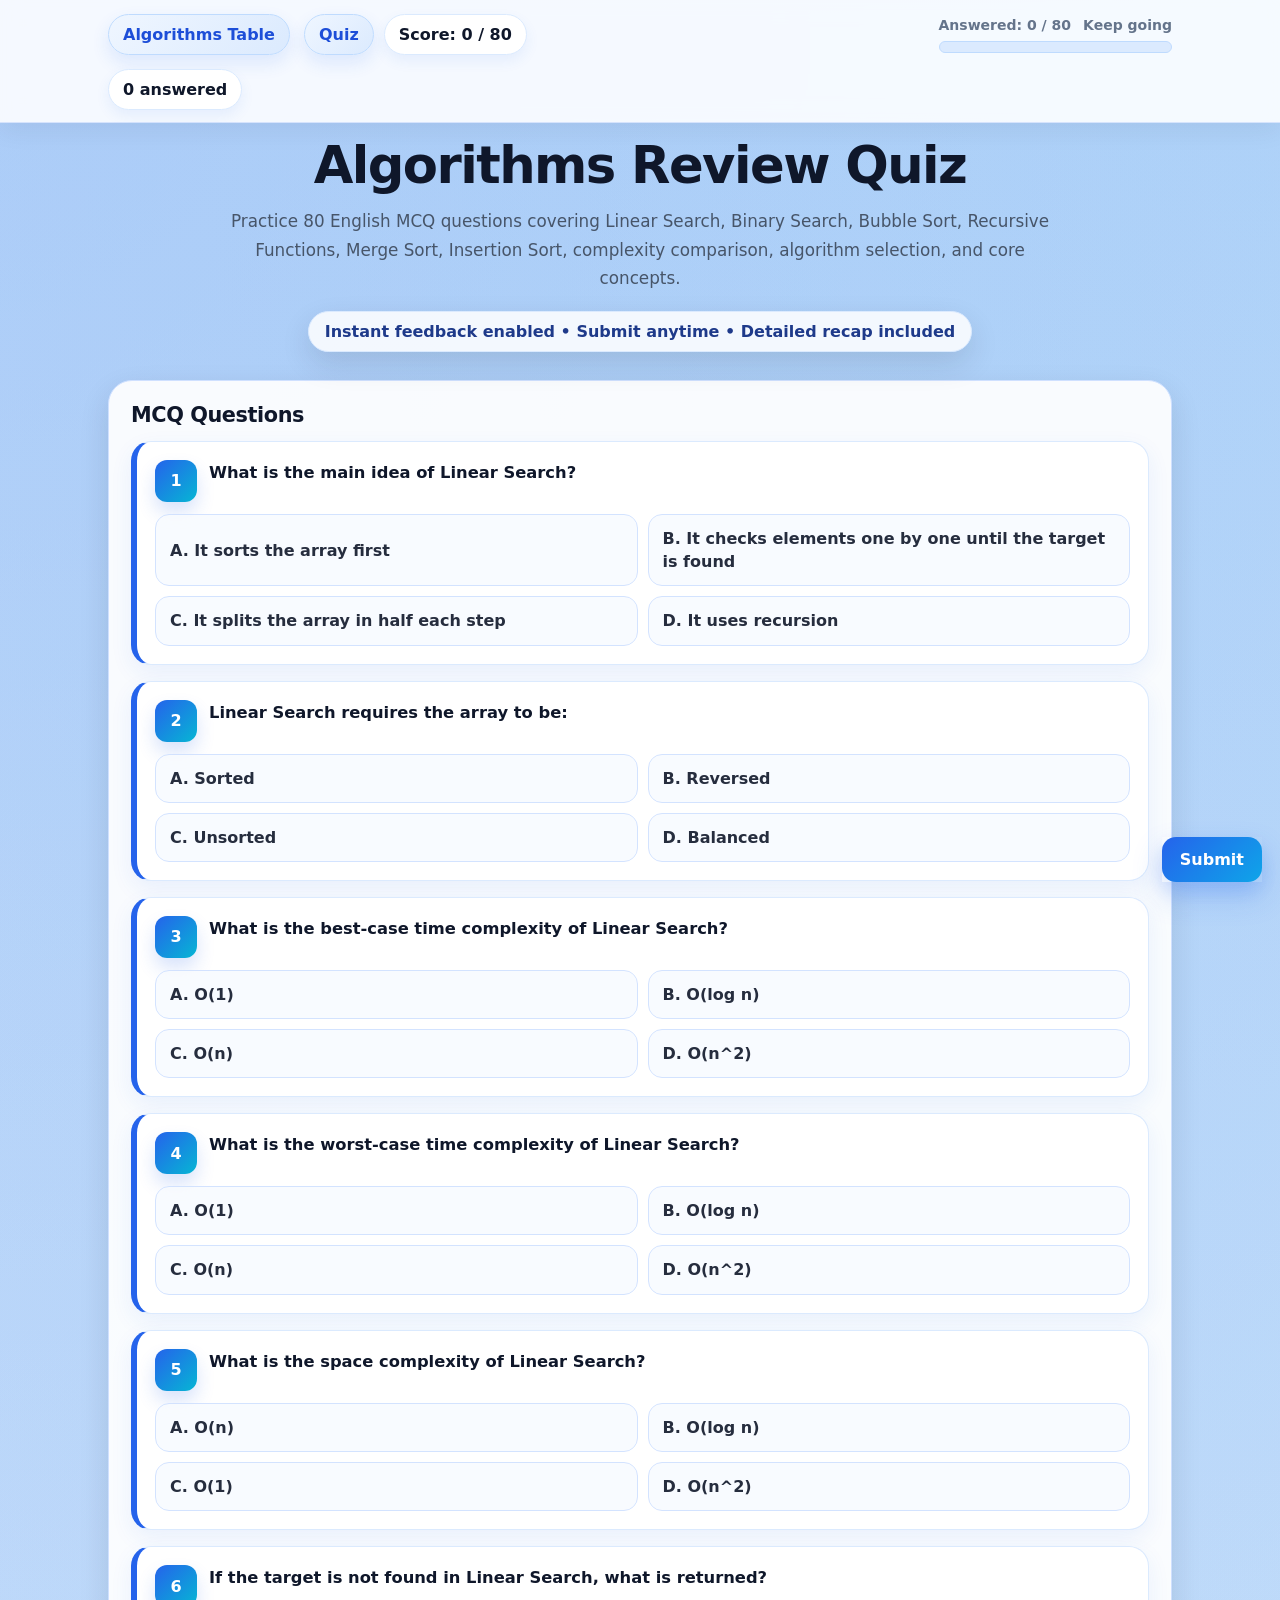
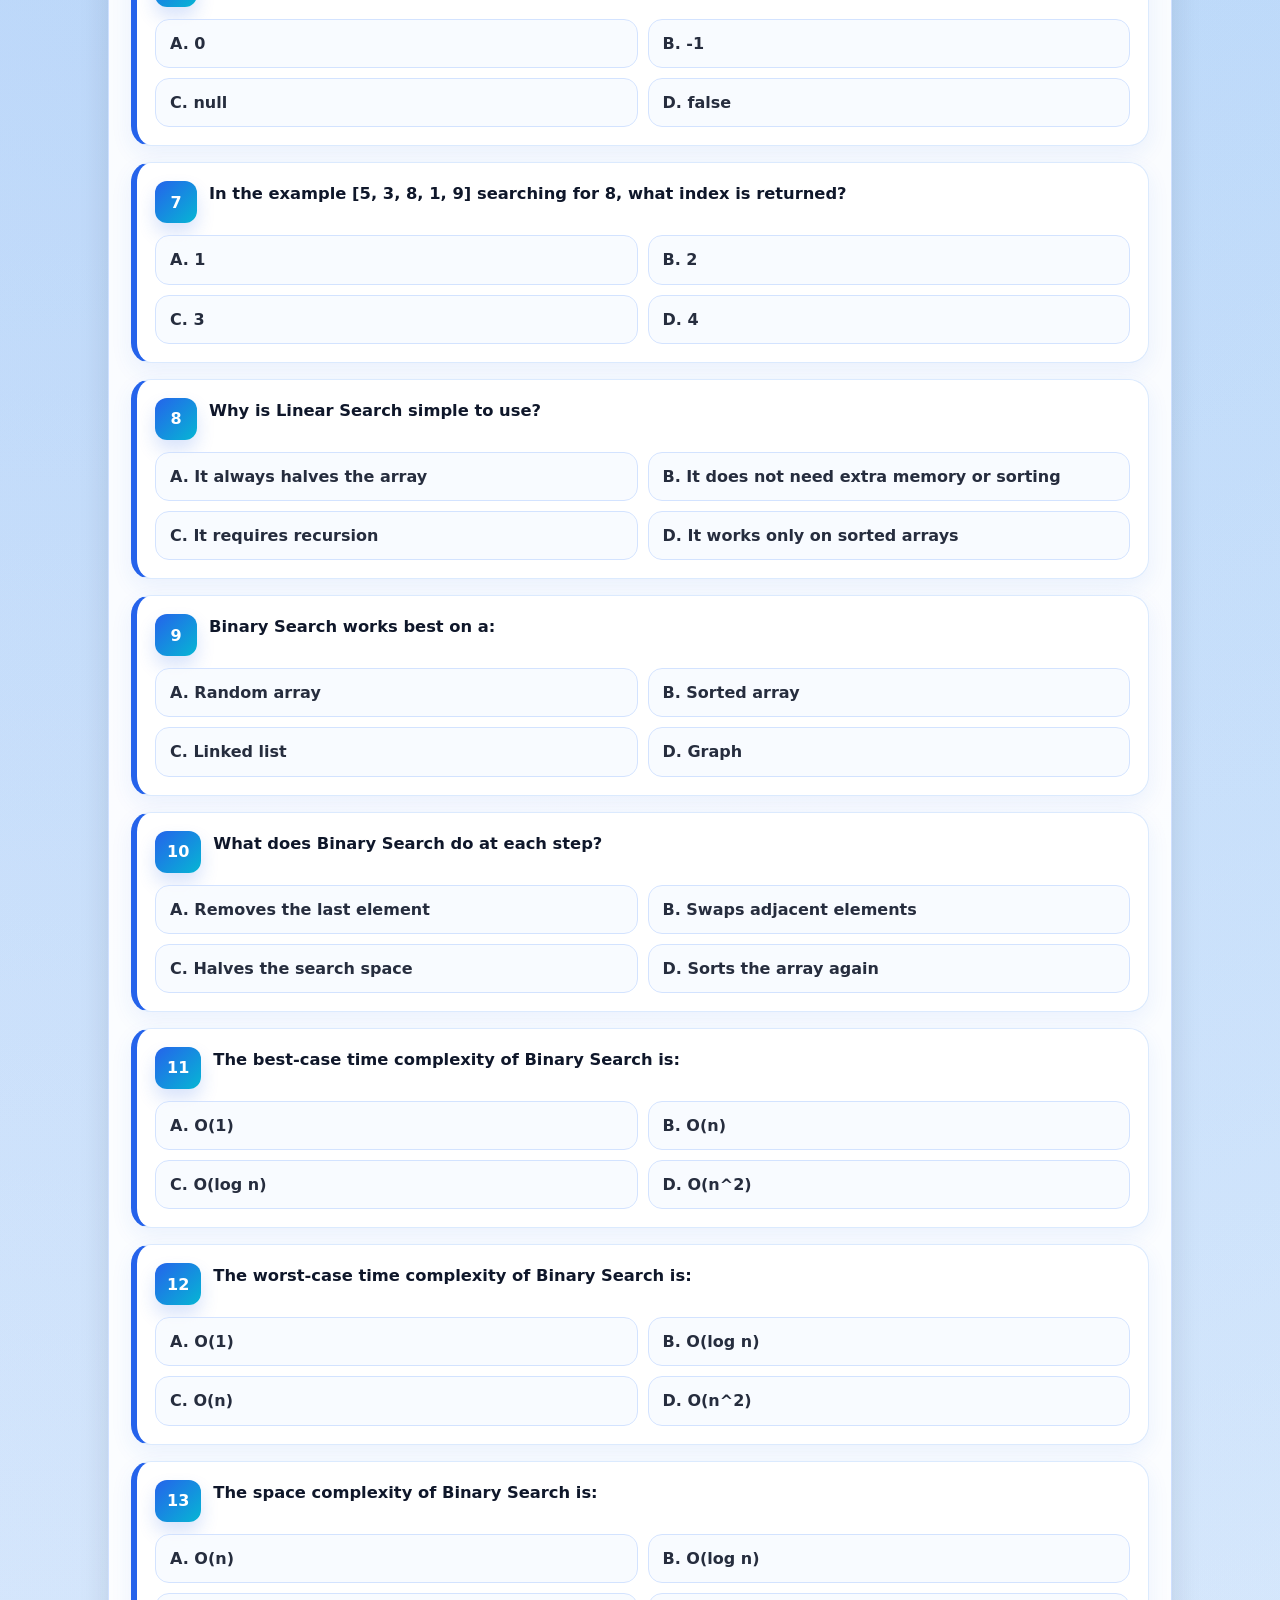
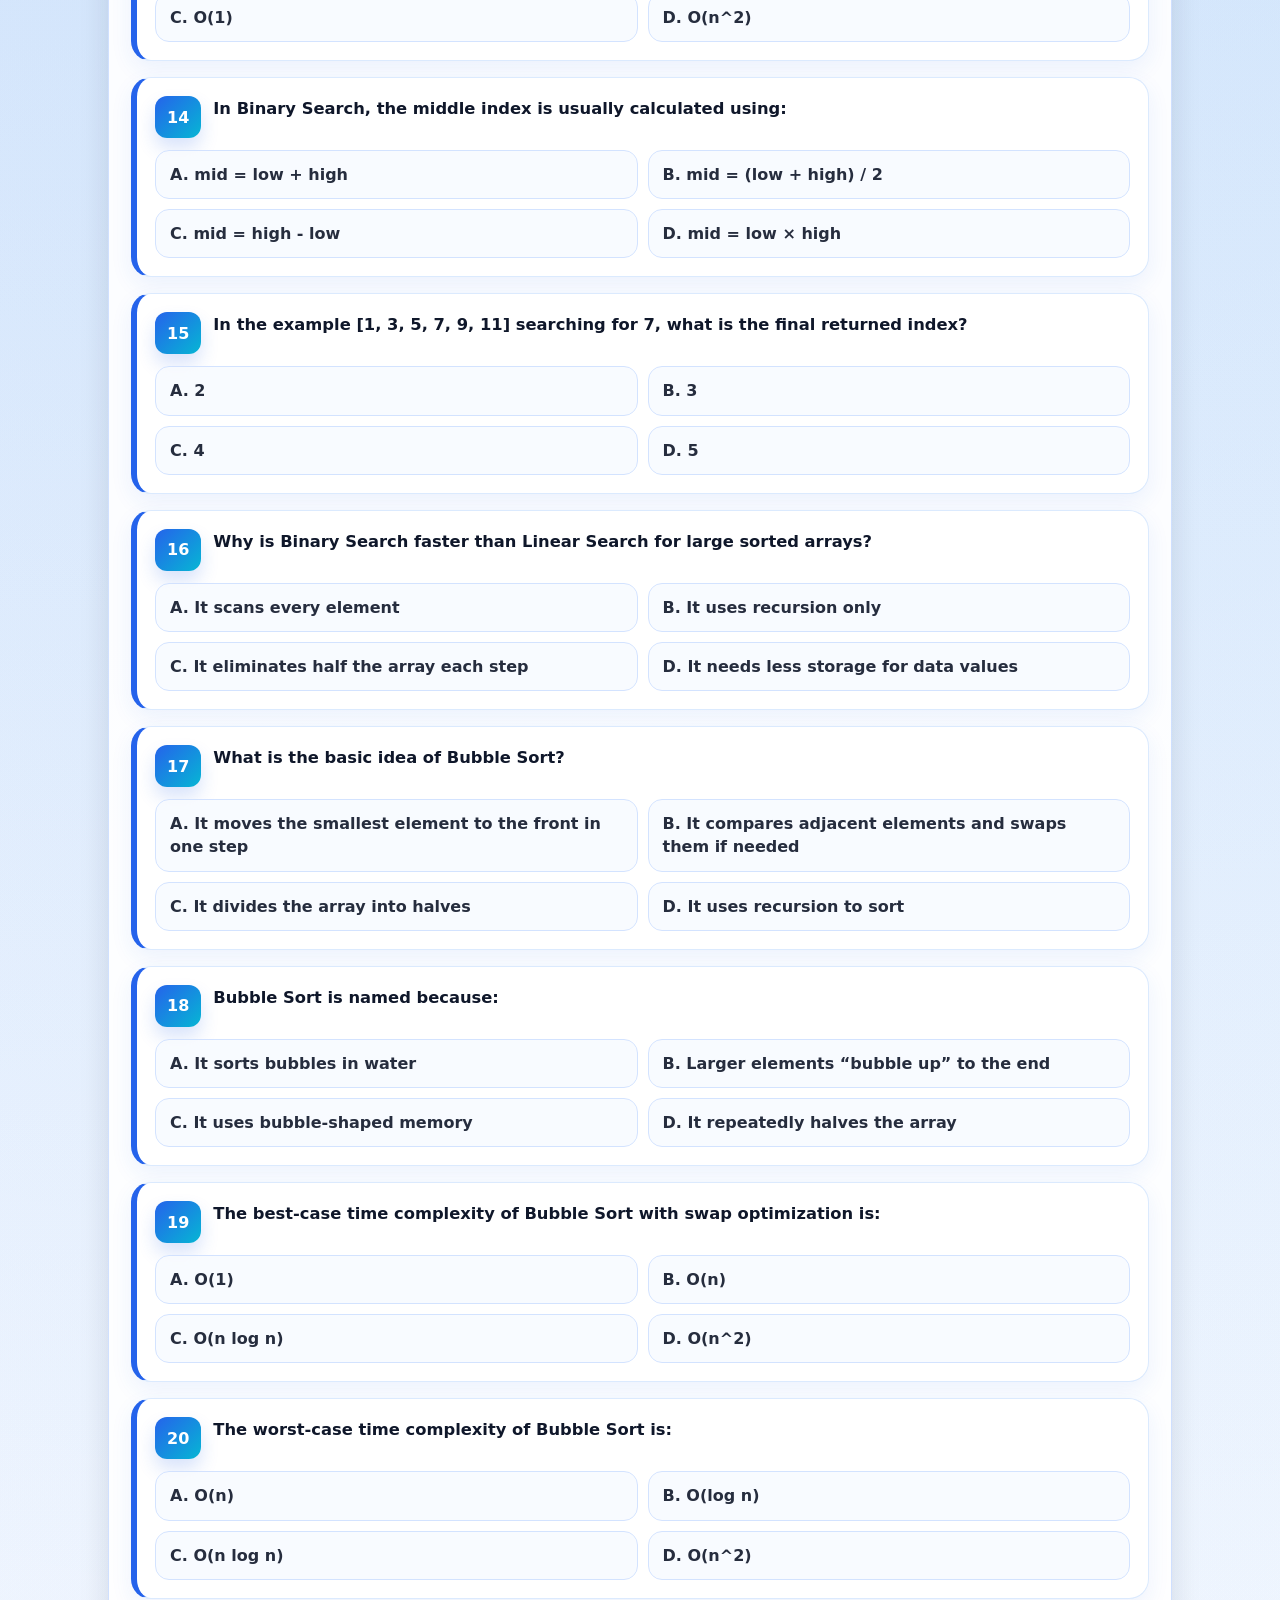
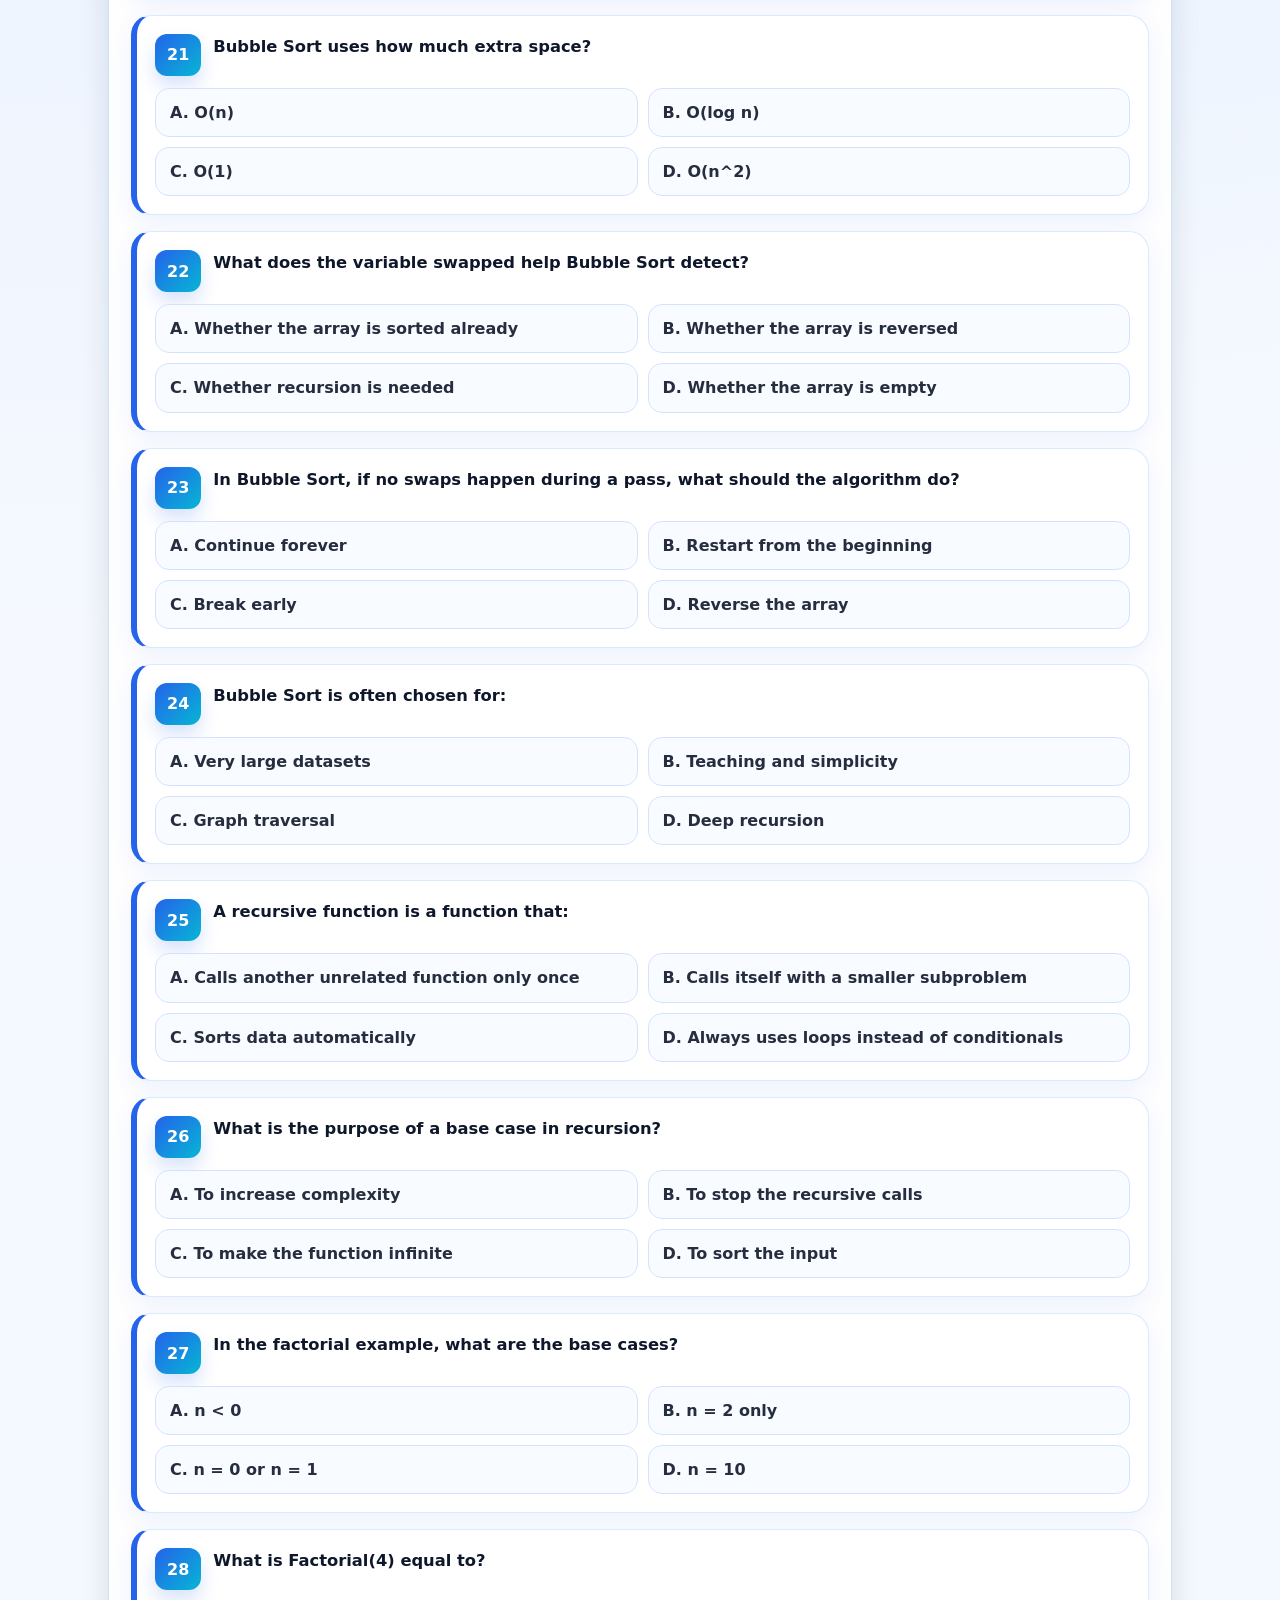
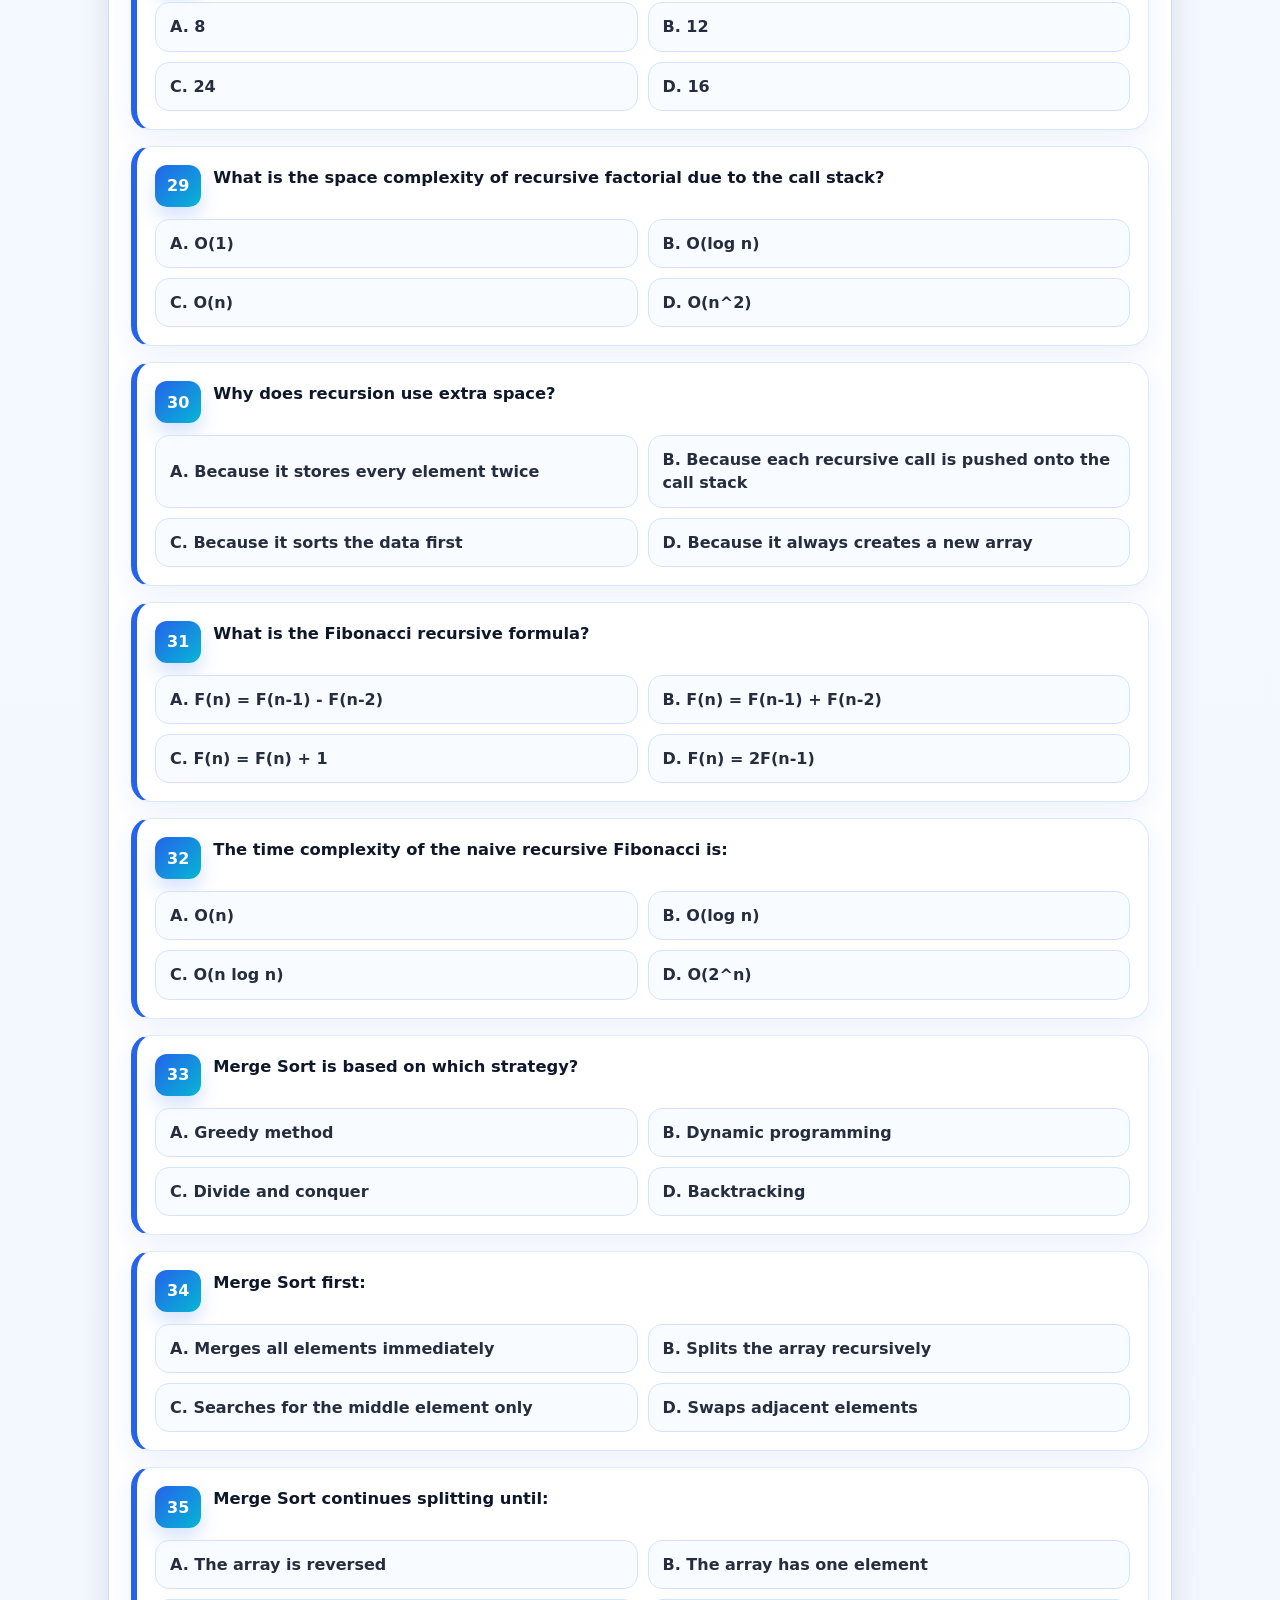
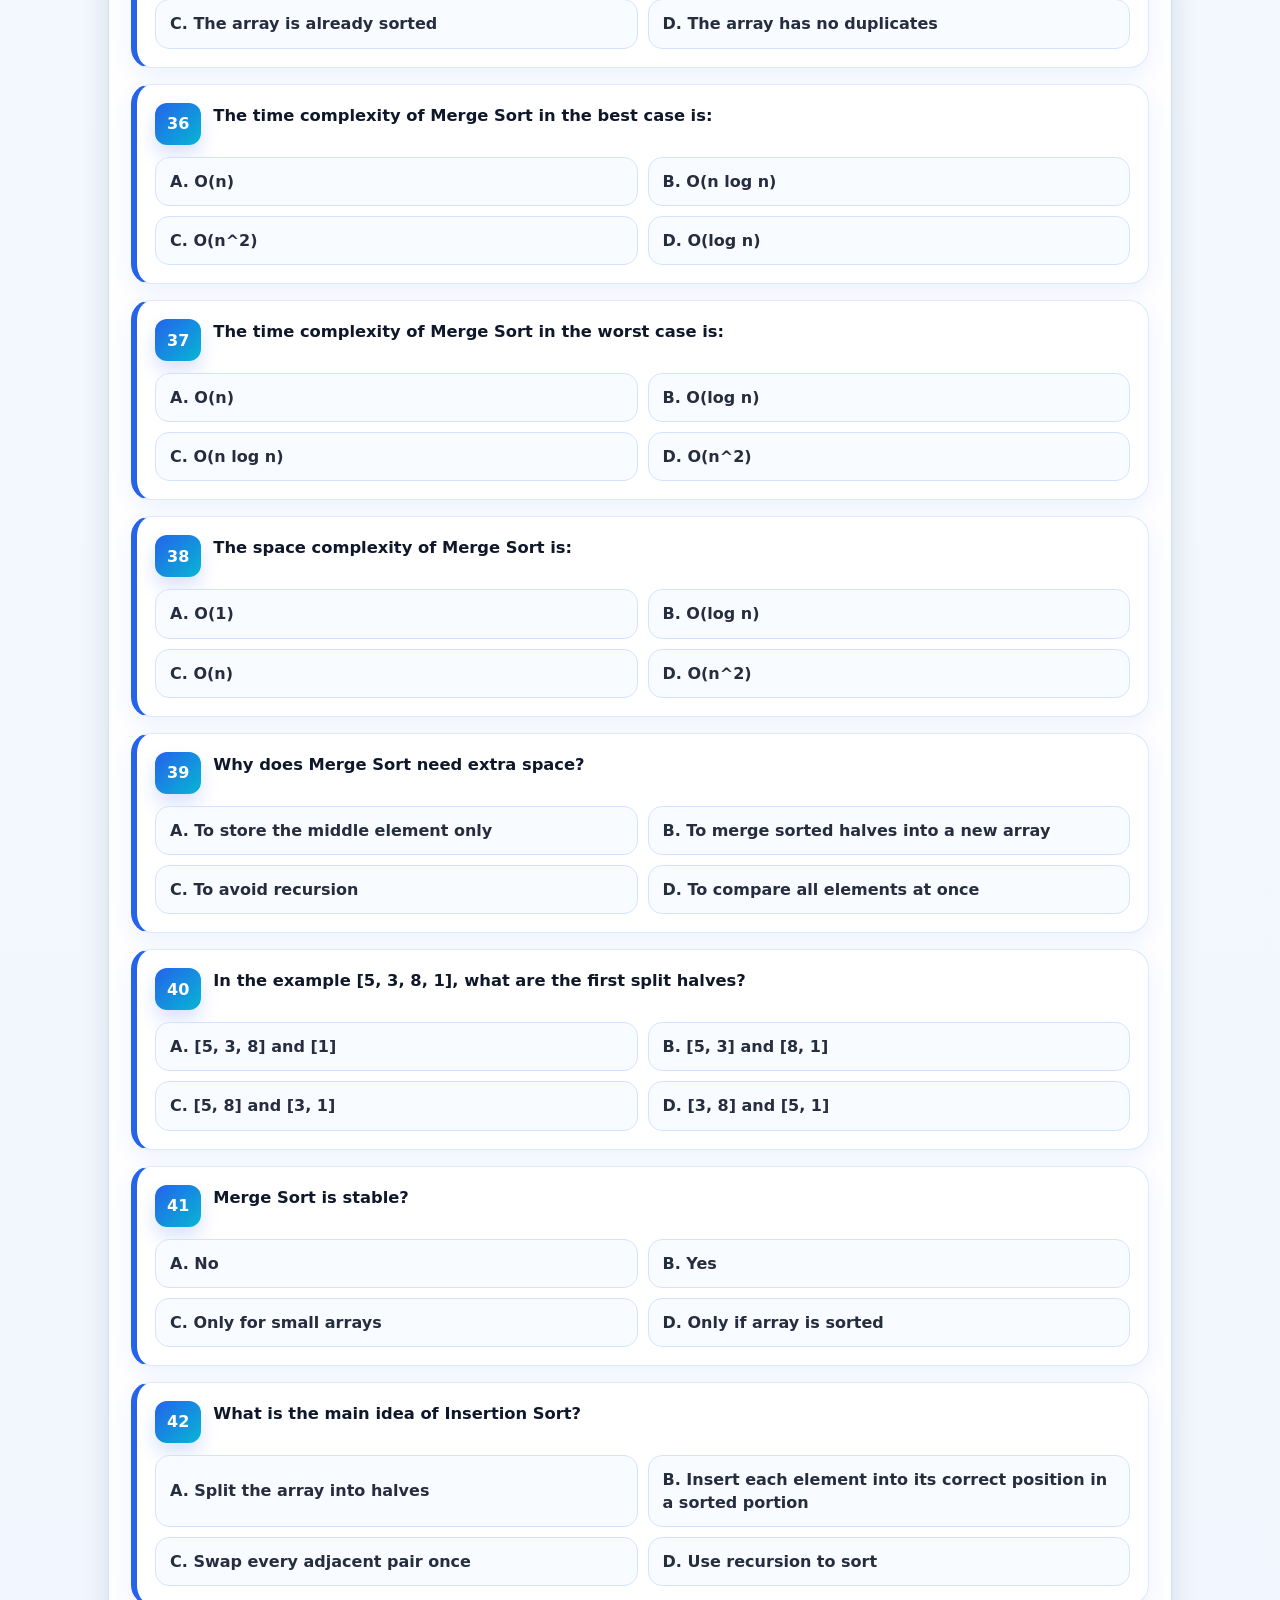
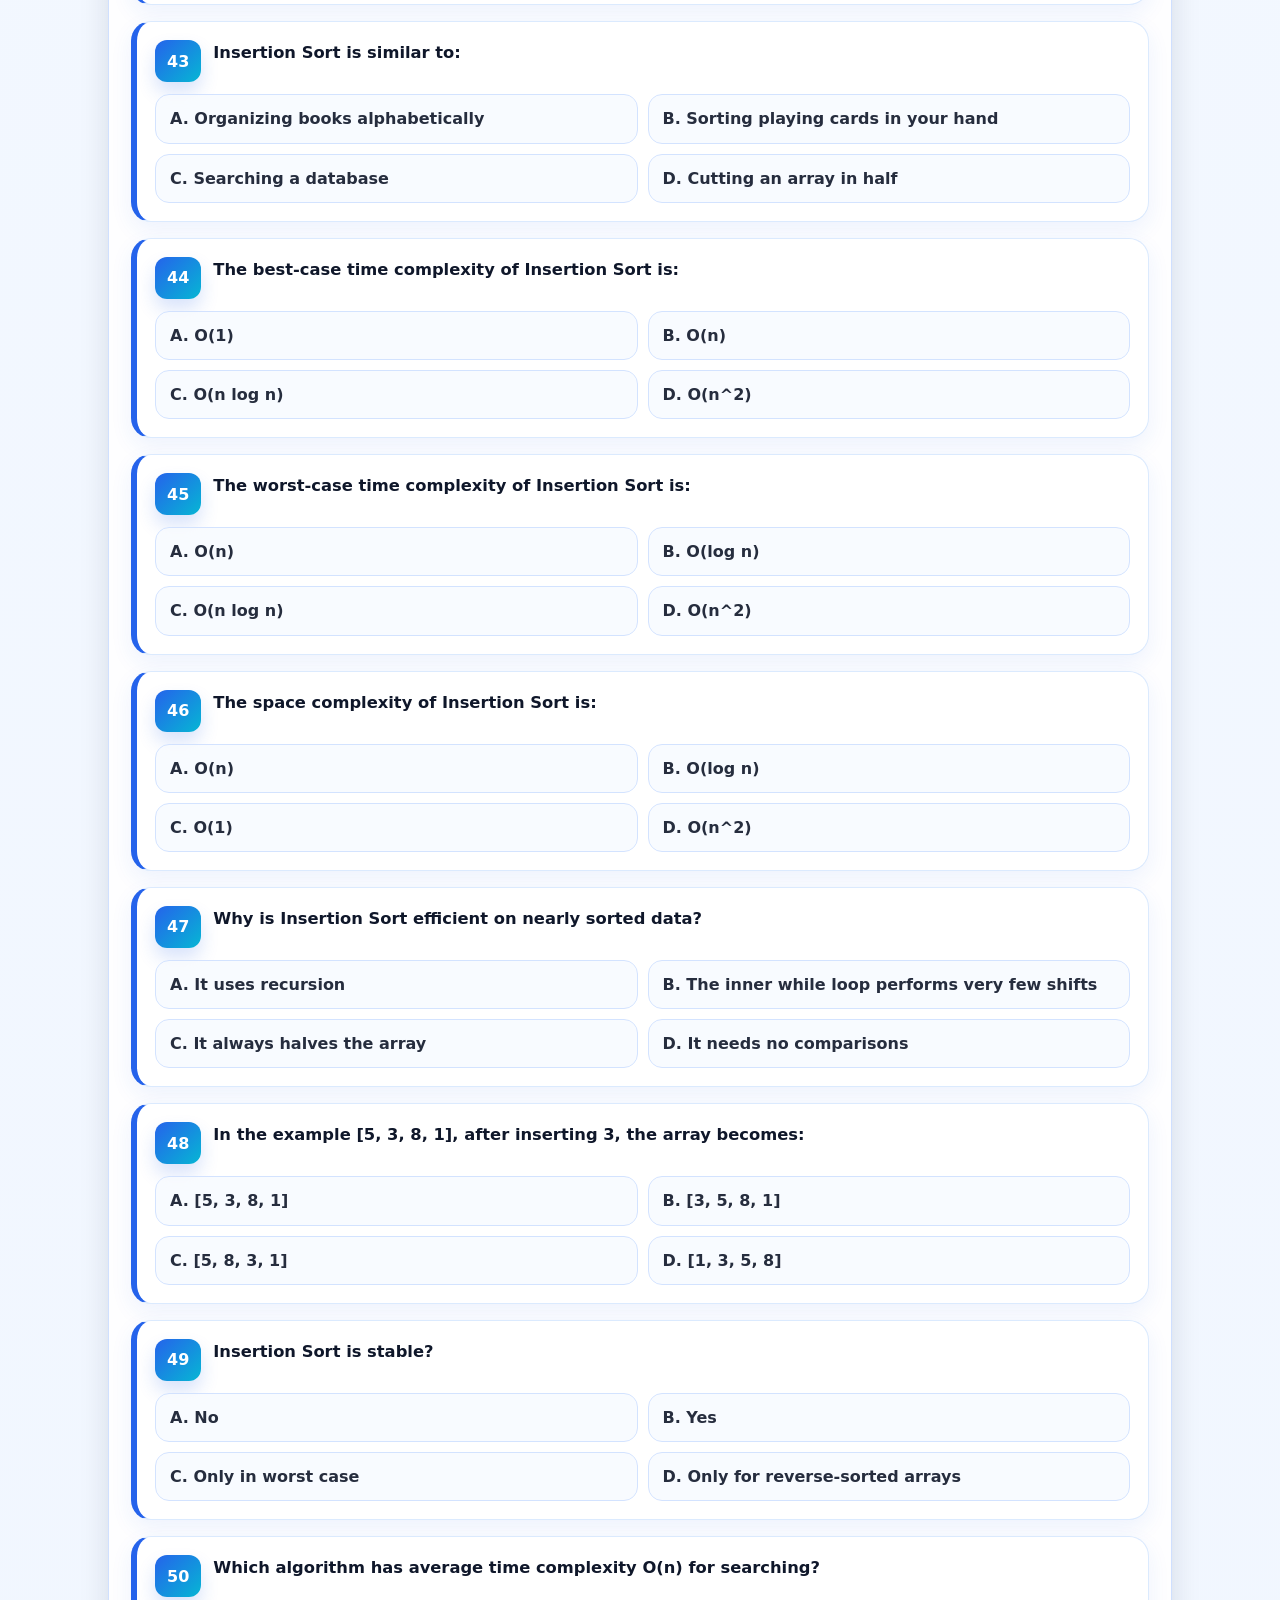
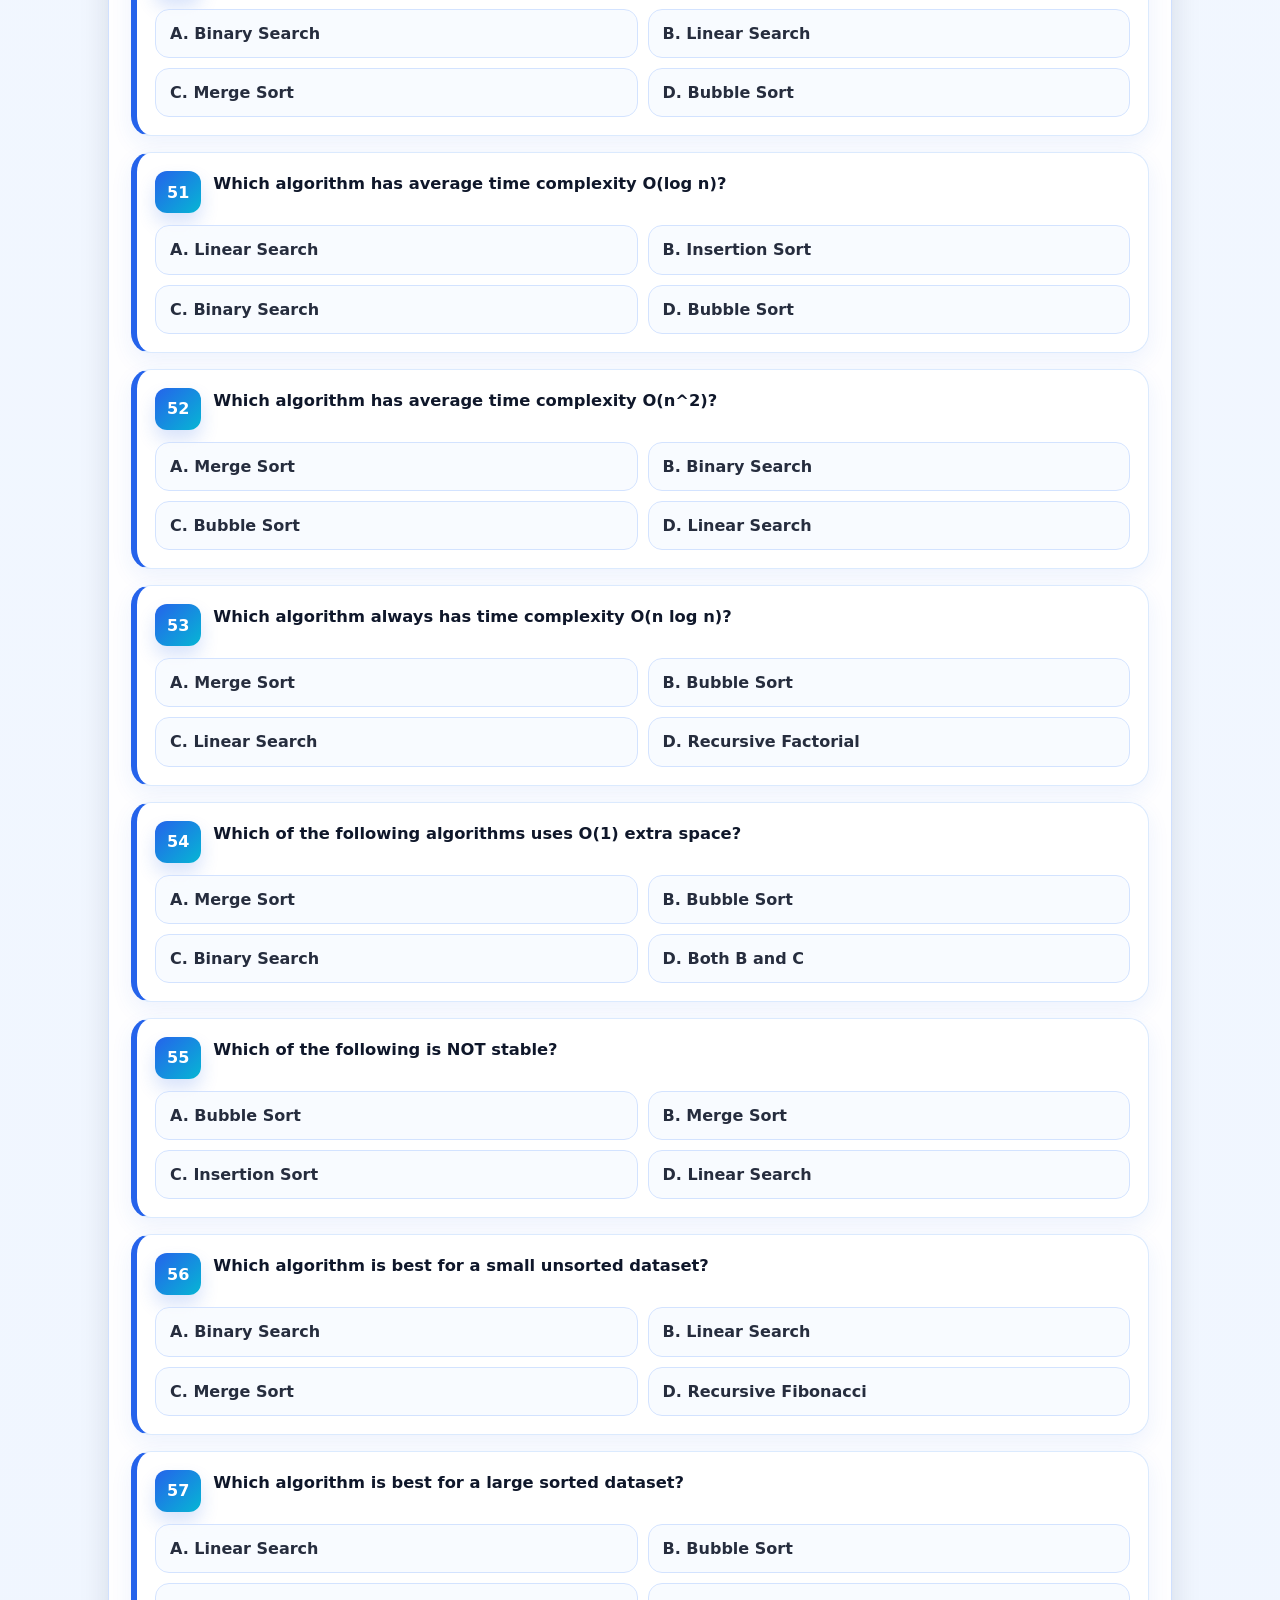
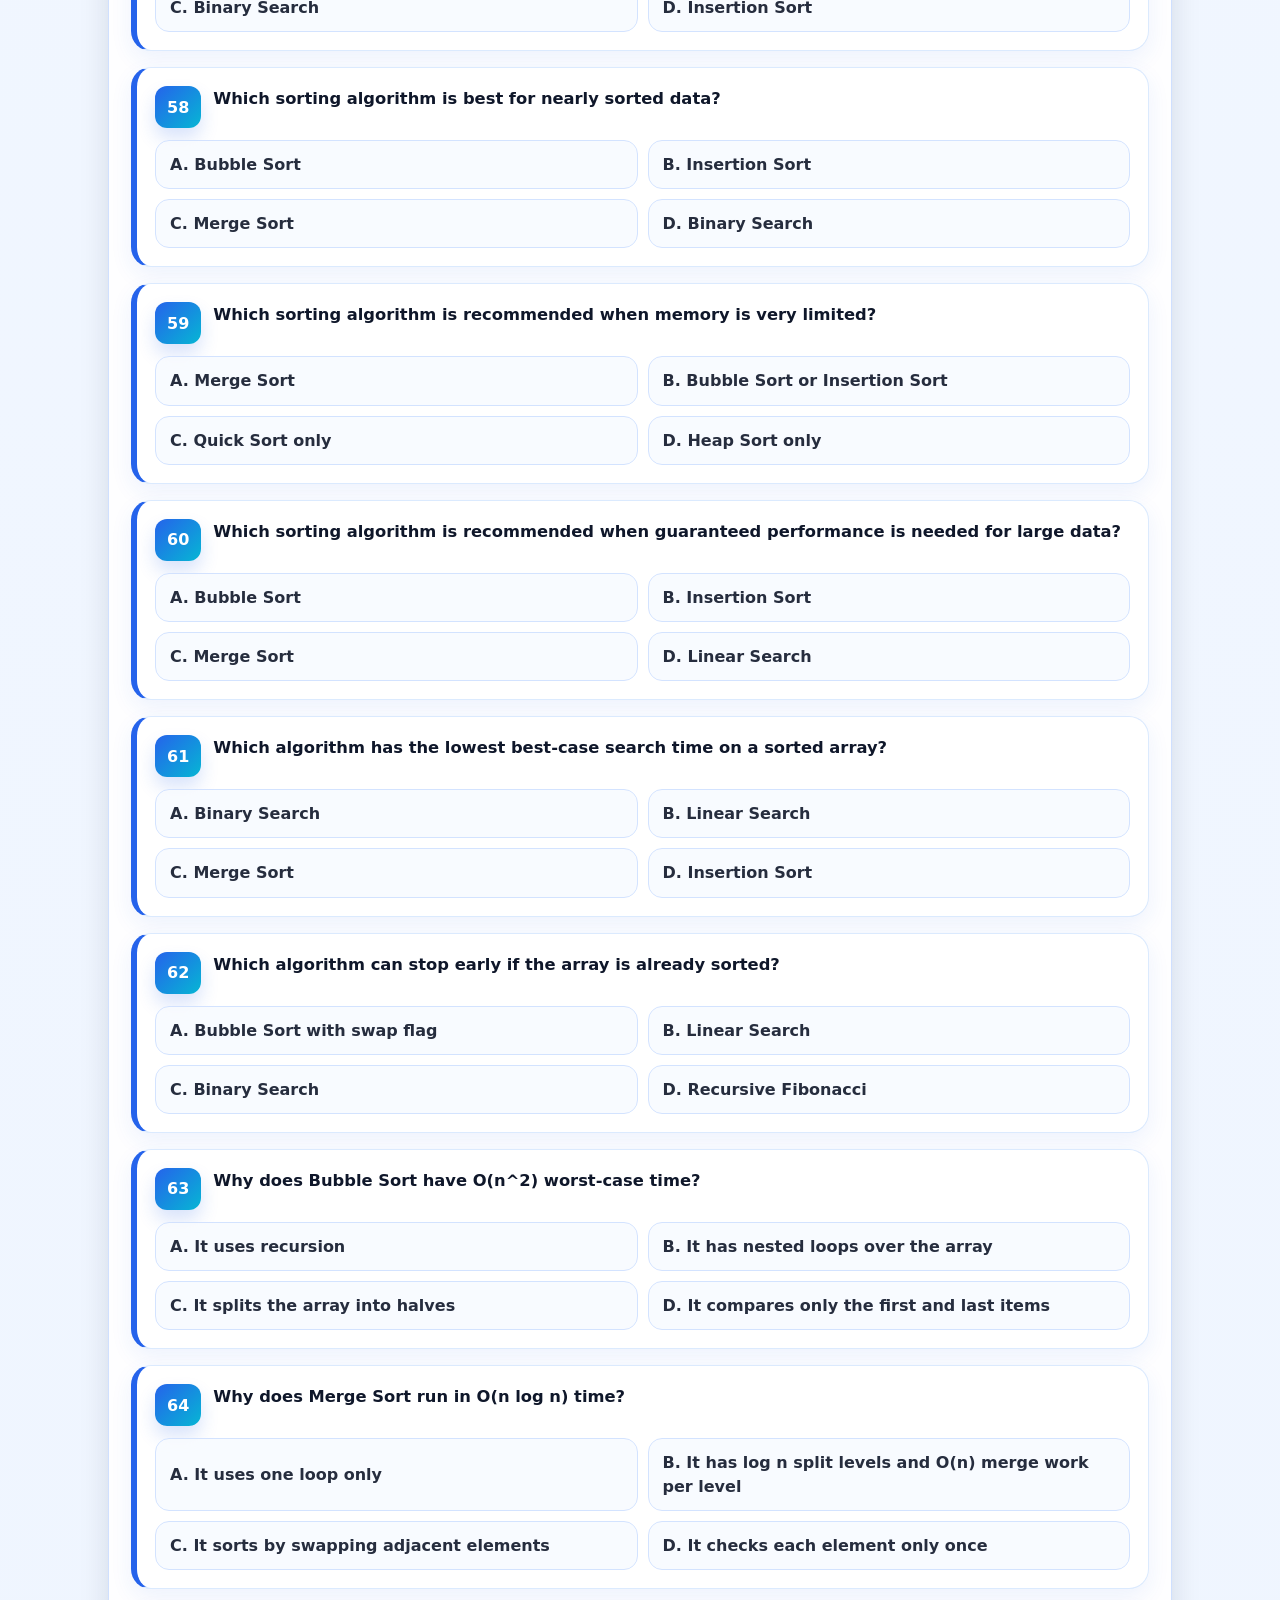
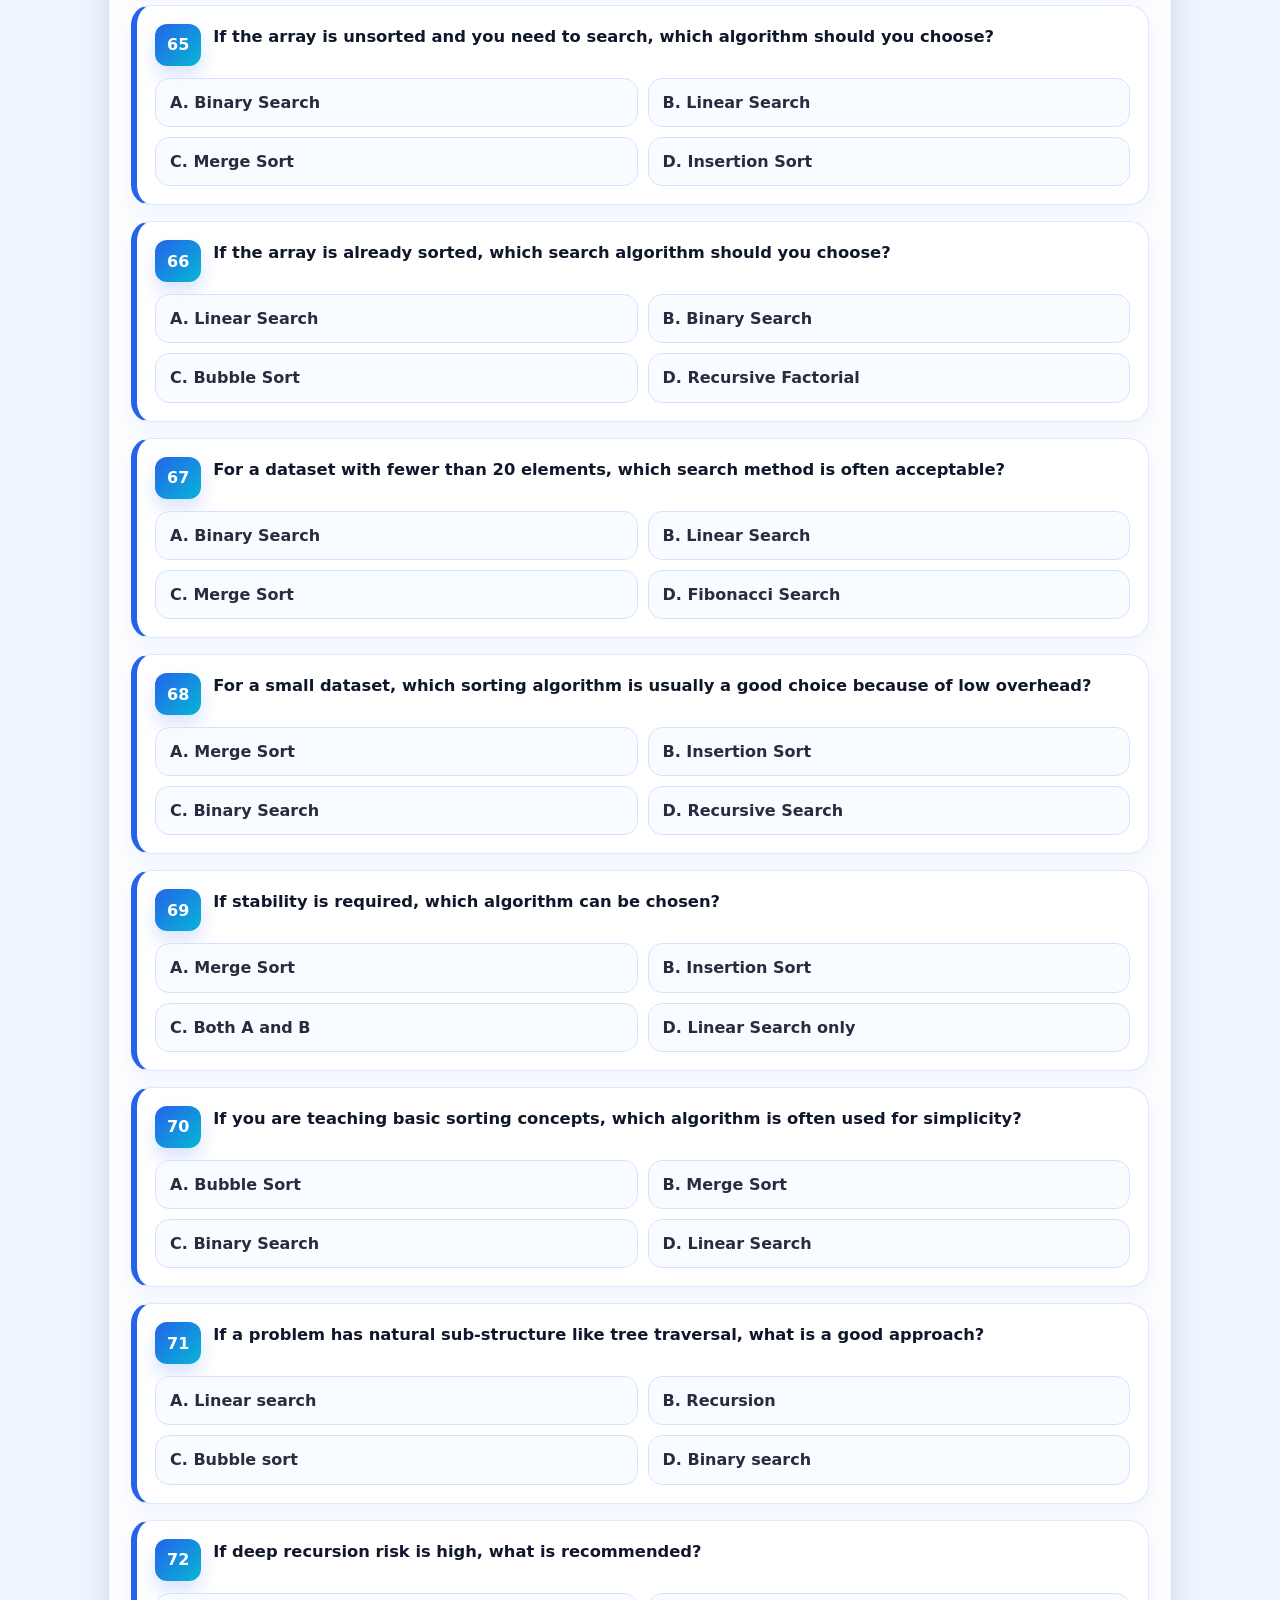
==== commit 88e9f22e: "Update index.html" ====
--- a/index.html
+++ b/index.html
@@ -525,11 +525,17 @@
 </head>
 <body>
   <header class="topbar">
+  <div class="topbar-left">
+       
+
+      </div>
     <div class="topbar-inner">
-      <div class="topbar-left">
-        <a class="brand-pill" href="index.html" title="Back to index">← Back to index</a>
+ <a class="brand-pill" href="algorithms.html" title="Algorithms Table">Algorithms Table</a>      
+<div class="topbar-left">
+        <a class="brand-pill" href="index.html" title="Back to index">Quiz</a>
         <div class="score-box" id="scoreBox">Score: 0 / 80</div>
       </div>
+ 
 
       <div class="progress-wrap">
         <div class="progress-meta">
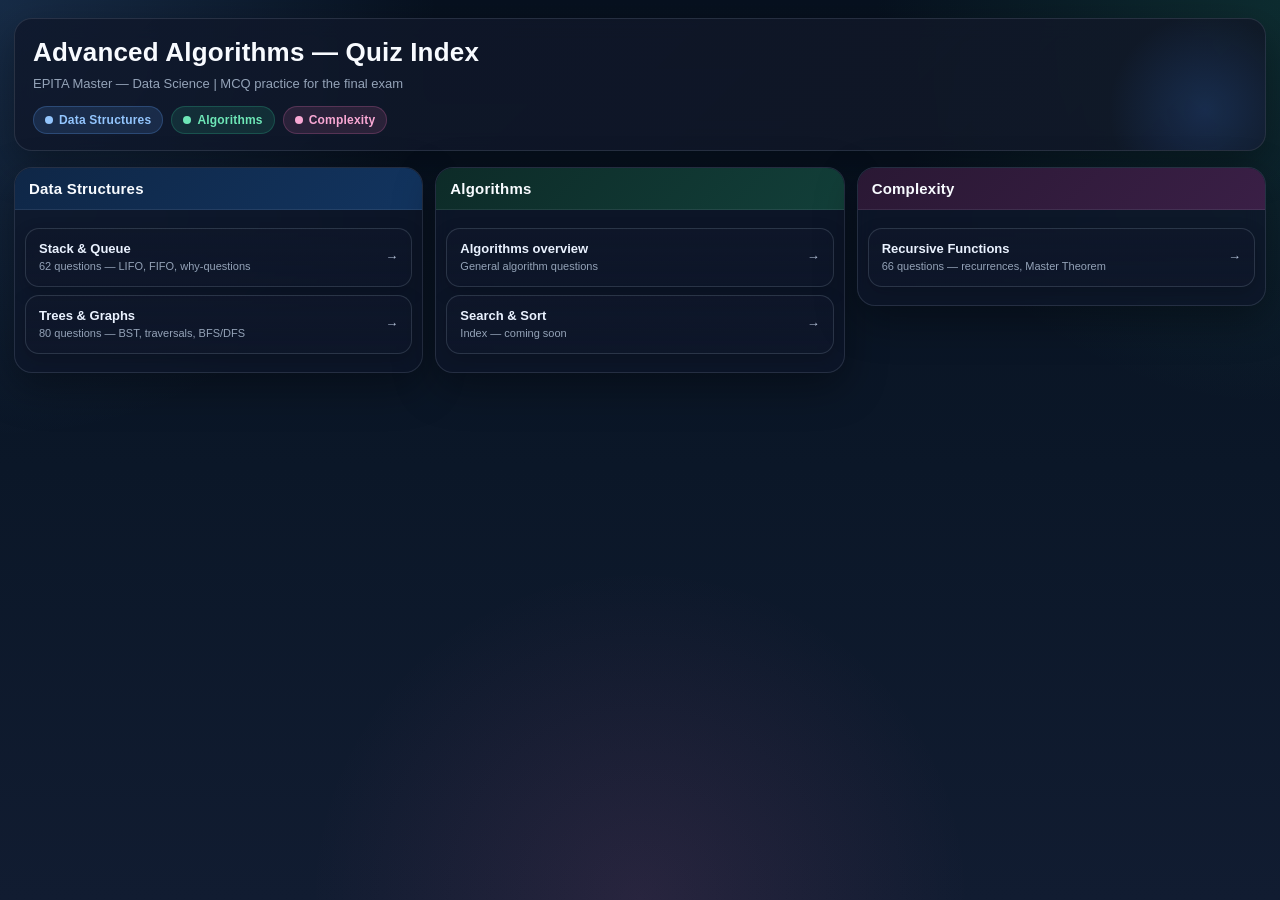
==== commit bb684515: "update quiz files" ====
--- a/index.html
+++ b/index.html
@@ -3,853 +3,304 @@
 <head>
   <meta charset="UTF-8" />
   <meta name="viewport" content="width=device-width, initial-scale=1.0" />
-  <title>NPA Quiz Review - MCQ</title>
+  <title>Advanced Algorithms — Quiz Index</title>
   <style>
     :root{
-      --bg1:#0f172a;
-      --bg2:#111827;
-      --bg3:#1e293b;
-      --card:#ffffff;
-      --text:#0f172a;
-      --muted:#64748b;
-      --primary:#2563eb;
-      --primary-2:#1d4ed8;
-      --success:#16a34a;
-      --danger:#dc2626;
-      --warning:#f59e0b;
-      --border:#dbeafe;
-      --soft:#eff6ff;
-      --shadow:0 12px 30px rgba(15, 23, 42, 0.12);
-      --shadow-2:0 8px 18px rgba(37, 99, 235, 0.12);
-      --radius:18px;
-      --radius-sm:12px;
-      --topbar-h:78px;
-      --maxw:1100px;
+      --bg1:#07111f;
+      --bg2:#0b1728;
+      --bg3:#111c31;
+
+      --text:#e5eefc;
+      --muted:#94a3b8;
+      --border:rgba(148,163,184,.18);
+      --shadow:0 14px 40px rgba(0, 0, 0, .35);
+
+      --class1:#0f2747;
+      --class2:#12345f;
+      --lab1:#0d2b28;
+      --lab2:#123f39;
+      --misc1:#2a1834;
+      --misc2:#3a1f46;
+
+      --link:#eaf2ff;
+      --link-muted:#b7c5db;
+
+      --btn-bg:rgba(15, 23, 42, .72);
+      --btn-bg-hover:rgba(30, 41, 59, .92);
+      --btn-border:rgba(148,163,184,.22);
     }
 
     *{box-sizing:border-box}
-    html{scroll-behavior:smooth}
+
     body{
       margin:0;
-      font-family: Inter, system-ui, -apple-system, BlinkMacSystemFont, "Segoe UI", Roboto, Arial, sans-serif;
+      font-family: Arial, Helvetica, sans-serif;
       background:
-        radial-gradient(circle at top left, rgba(37,99,235,.25), transparent 30%),
-        radial-gradient(circle at top right, rgba(14,165,233,.18), transparent 28%),
-        linear-gradient(180deg, #f8fbff 0%, #edf4ff 100%);
+        radial-gradient(circle at top left, rgba(96,165,250,.18), transparent 28%),
+        radial-gradient(circle at top right, rgba(52,211,153,.14), transparent 26%),
+        radial-gradient(circle at bottom center, rgba(244,114,182,.10), transparent 30%),
+        linear-gradient(180deg, var(--bg1) 0%, var(--bg2) 52%, var(--bg3) 100%);
       color:var(--text);
-    }
-
-    a{text-decoration:none; color:inherit}
-    button{
-      font:inherit;
-      border:none;
-      cursor:pointer;
-    }
-
-    .topbar{
-      position:fixed;
-      top:0;
-      left:0;
-      right:0;
-      z-index:1000;
+      min-height:100vh;
+    }
+
+    .container{
+      max-width: 1400px;
+      margin: 0 auto;
+      padding: 18px 14px 28px;
+    }
+
+    .header{
+      position: relative;
+      overflow:hidden;
+      background: linear-gradient(135deg, rgba(15, 23, 42, .82), rgba(17, 24, 39, .88));
+      border:1px solid var(--border);
+      border-radius: 18px;
+      padding: 18px 18px 16px;
+      box-shadow: var(--shadow);
+      margin-bottom: 16px;
       backdrop-filter: blur(10px);
-      background: rgba(255,255,255,0.88);
-      border-bottom:1px solid rgba(37,99,235,0.15);
-      box-shadow:0 8px 24px rgba(15,23,42,.06);
-    }
-
-    .topbar-inner{
-      max-width:var(--maxw);
-      margin:0 auto;
-      padding:14px 18px 12px;
-      min-height:var(--topbar-h);
-      display:grid;
-      grid-template-columns:auto 1fr auto;
-      gap:14px;
-      align-items:center;
-    }
-
-    .topbar-left, .topbar-right{
+    }
+
+    .header::after{
+      content:"";
+      position:absolute;
+      inset:auto -40px -60px auto;
+      width:200px;
+      height:200px;
+      border-radius:50%;
+      background: radial-gradient(circle, rgba(59,130,246,.18), transparent 68%);
+      pointer-events:none;
+    }
+
+    h1{
+      margin:0 0 6px;
+      font-size: 26px;
+      line-height: 1.2;
+      color:#f8fbff;
+      letter-spacing: .2px;
+    }
+
+    .subtitle{
+      margin:0;
+      color:var(--muted);
+      font-size: 13px;
+      line-height: 1.5;
+    }
+
+    .legend{
       display:flex;
-      align-items:center;
-      gap:10px;
+      gap:8px;
       flex-wrap:wrap;
-    }
-
-    .brand-pill{
-      display:inline-flex;
-      align-items:center;
-      gap:8px;
-      padding:10px 14px;
-      border-radius:999px;
-      background:linear-gradient(135deg, #eff6ff, #dbeafe);
-      color:var(--primary-2);
-      border:1px solid #bfdbfe;
-      font-weight:700;
-      box-shadow:var(--shadow-2);
-    }
-
-    .score-box, .answered-box{
-      padding:10px 14px;
-      border-radius:999px;
-      background:#fff;
-      border:1px solid #dbeafe;
-      box-shadow:0 6px 14px rgba(37,99,235,.08);
-      font-weight:700;
-      color:#0f172a;
-    }
-
-    .progress-wrap{
-      display:flex;
-      flex-direction:column;
-      gap:8px;
-      min-width:0;
-    }
-
-    .progress-meta{
-      display:flex;
-      justify-content:space-between;
-      gap:12px;
-      align-items:center;
-      font-size:14px;
-      color:var(--muted);
-      font-weight:600;
-    }
-
-    .progress-bar{
-      width:100%;
-      height:12px;
-      background:#dbeafe;
-      border-radius:999px;
-      overflow:hidden;
-      border:1px solid #bfdbfe;
-    }
-
-    .progress-fill{
-      height:100%;
-      width:0%;
-      background:linear-gradient(90deg, #2563eb, #06b6d4);
-      border-radius:999px;
-      transition:width .3s ease;
-    }
-
-    .container{
-      max-width:var(--maxw);
-      margin:0 auto;
-      padding:calc(var(--topbar-h) + 30px) 18px 60px;
-    }
-
-    .hero{
-      text-align:center;
-      padding:30px 16px 10px;
-      margin-bottom:18px;
-    }
-
-    .hero h1{
-      margin:0;
-      font-size:clamp(2rem, 4vw, 3.4rem);
-      line-height:1.08;
-      color:#0f172a;
-      letter-spacing:-0.03em;
-    }
-
-    .hero p{
-      max-width:820px;
-      margin:14px auto 0;
-      color:#475569;
-      font-size:1.05rem;
-      line-height:1.7;
-    }
-
-    .hero-note{
-      margin-top:18px;
-      display:inline-flex;
-      gap:10px;
-      align-items:center;
-      justify-content:center;
-      flex-wrap:wrap;
-      padding:10px 16px;
-      border-radius:999px;
-      background:rgba(255,255,255,.85);
-      border:1px solid #dbeafe;
-      box-shadow:var(--shadow);
-      color:#1e3a8a;
-      font-weight:700;
-    }
-
-    .main-card{
-      background:rgba(255,255,255,.92);
-      border:1px solid #cfe0ff;
-      border-radius:24px;
-      box-shadow:var(--shadow);
-      overflow:hidden;
-    }
-
-    .quiz-area{
-      padding:22px;
-    }
-
-    .section-title{
-      margin:0 0 14px;
-      font-size:1.3rem;
-      color:#0f172a;
-      letter-spacing:-0.02em;
-    }
-
-    .questions{
-      display:flex;
-      flex-direction:column;
-      gap:16px;
-    }
-
-    .question-card{
-      background:var(--card);
-      border:1px solid var(--border);
-      border-left:6px solid var(--primary);
-      border-radius:20px;
-      box-shadow:0 8px 22px rgba(37,99,235,.08);
-      padding:18px;
-      transition:transform .15s ease, box-shadow .15s ease;
-    }
-
-    .question-card:hover{
-      transform:translateY(-1px);
-      box-shadow:0 10px 26px rgba(37,99,235,.12);
-    }
-
-    .q-head{
-      display:flex;
-      justify-content:space-between;
-      gap:12px;
-      align-items:flex-start;
-      margin-bottom:12px;
-    }
-
-    .q-num{
-      display:inline-flex;
-      align-items:center;
-      justify-content:center;
-      min-width:42px;
-      height:42px;
-      padding:0 12px;
-      border-radius:12px;
-      background:linear-gradient(135deg, #2563eb, #06b6d4);
-      color:#fff;
-      font-weight:800;
-      box-shadow:0 10px 18px rgba(37,99,235,.18);
-      flex-shrink:0;
-    }
-
-    .q-text{
-      flex:1;
-      margin:0;
-      font-size:1.02rem;
-      line-height:1.6;
-      color:#0f172a;
-      font-weight:700;
-    }
-
-    .options{
-      display:grid;
-      grid-template-columns:repeat(2, minmax(0,1fr));
-      gap:10px;
-    }
-
-    .option{
-      border:1px solid #cfe0ff;
-      background:#f8fbff;
-      color:#0f172a;
-      padding:12px 14px;
-      border-radius:14px;
-      text-align:left;
-      transition:all .15s ease;
-      line-height:1.45;
-      font-weight:600;
-    }
-
-    .option:hover:not(:disabled){
-      transform:translateY(-1px);
-      border-color:#93c5fd;
-      background:#eef6ff;
-    }
-
-    .option:disabled{
-      cursor:not-allowed;
-      opacity:1;
-    }
-
-    .option.correct{
-      background:rgba(22,163,74,.12);
-      border-color:rgba(22,163,74,.35);
-      color:#14532d;
-    }
-
-    .option.wrong{
-      background:rgba(220,38,38,.10);
-      border-color:rgba(220,38,38,.35);
-      color:#7f1d1d;
-    }
-
-    .option.neutral{
-      opacity:.9;
-    }
-
-    .feedback{
       margin-top:12px;
-      padding:12px 14px;
-      border-radius:14px;
-      background:#f8fbff;
-      border:1px solid #dbeafe;
-      color:#334155;
-      line-height:1.6;
-      display:none;
-    }
-
-    .feedback.show{
-      display:block;
-    }
-
-    .feedback strong{
-      color:#0f172a;
-    }
-
-    .feedback.correct{
-      background:rgba(22,163,74,.08);
-      border-color:rgba(22,163,74,.22);
-    }
-
-    .feedback.wrong{
-      background:rgba(220,38,38,.08);
-      border-color:rgba(220,38,38,.22);
-    }
-
-    .actions{
-      display:flex;
-      justify-content:center;
-      gap:12px;
-      flex-wrap:wrap;
-      padding:22px;
-      border-top:1px solid #e2e8f0;
-      background:linear-gradient(180deg, rgba(239,246,255,.5), rgba(255,255,255,.9));
-      position:relative;
-    }
-
-    .btn{
-      display:inline-flex;
-      align-items:center;
-      justify-content:center;
-      gap:10px;
-      padding:13px 18px;
-      border-radius:14px;
-      font-weight:800;
-      transition:all .15s ease;
-      box-shadow:0 8px 16px rgba(37,99,235,.12);
-      white-space:nowrap;
-    }
-
-    .btn-primary{
-      background:linear-gradient(135deg, var(--primary), #0ea5e9);
-      color:#fff;
-    }
-
-    .btn-primary:hover{
-      transform:translateY(-1px);
-      box-shadow:0 12px 20px rgba(37,99,235,.18);
-    }
-
-    .btn-secondary{
-      background:#fff;
-      color:var(--primary-2);
-      border:1px solid #bfdbfe;
-    }
-
-    .btn-secondary:hover{
-      background:#eff6ff;
-      transform:translateY(-1px);
-    }
-
-    .sticky-submit{
-      position:fixed;
-      right:18px;
-      bottom:18px;
-      z-index:1100;
-      box-shadow:0 14px 30px rgba(37,99,235,.22);
-    }
-
-    .recap{
-      margin-top:22px;
-      background:rgba(255,255,255,.95);
-      border:1px solid #cfe0ff;
-      border-radius:24px;
-      box-shadow:var(--shadow);
-      overflow:hidden;
-    }
-
-    .recap-inner{
-      padding:22px;
-    }
-
-    .summary-grid{
-      display:grid;
-      grid-template-columns:repeat(4, minmax(0,1fr));
-      gap:12px;
-      margin-bottom:18px;
-    }
-
-    .summary-box{
-      background:linear-gradient(180deg, #ffffff, #f8fbff);
-      border:1px solid #dbeafe;
-      border-radius:18px;
-      padding:14px;
-      box-shadow:0 8px 18px rgba(37,99,235,.08);
-    }
-
-    .summary-box .label{
-      font-size:.88rem;
-      color:var(--muted);
-      margin-bottom:6px;
-      font-weight:700;
-    }
-
-    .summary-box .value{
-      font-size:1.3rem;
-      font-weight:900;
-      color:#0f172a;
-    }
-
-    .recap-list{
-      display:flex;
-      flex-direction:column;
-      gap:14px;
-    }
-
-    .recap-item{
-      border-radius:18px;
-      border:1px solid #dbeafe;
-      background:#fff;
-      padding:16px;
-    }
-
-    .recap-item.wrong{
-      border-left:6px solid var(--danger);
-      background:linear-gradient(180deg, #fff, #fff7f7);
-    }
-
-    .recap-item.skipped{
-      border-left:6px solid var(--warning);
-      background:linear-gradient(180deg, #fff, #fffaf0);
-    }
-
-    .recap-item.correct{
-      border-left:6px solid var(--success);
-      background:linear-gradient(180deg, #fff, #f7fff9);
-    }
-
-    .recap-q{
-      font-weight:800;
-      margin:0 0 8px;
-      color:#0f172a;
-      line-height:1.5;
-    }
-
-    .recap-meta{
-      display:flex;
-      gap:10px;
-      flex-wrap:wrap;
-      margin-bottom:8px;
-      font-size:.95rem;
-      color:#334155;
-      font-weight:600;
     }
 
     .tag{
       display:inline-flex;
       align-items:center;
       gap:6px;
-      padding:6px 10px;
+      padding:6px 11px;
       border-radius:999px;
-      font-size:.85rem;
+      font-size:12px;
+      font-weight:700;
+      border:1px solid transparent;
+      letter-spacing:.2px;
+    }
+
+    .tag::before{
+      content:"";
+      width:8px;
+      height:8px;
+      border-radius:50%;
+      display:inline-block;
+      background: currentColor;
+    }
+
+    .tag.class{
+      background: rgba(96,165,250,.14);
+      color:#93c5fd;
+      border-color: rgba(96,165,250,.25);
+    }
+    .tag.lab{
+      background: rgba(52,211,153,.12);
+      color:#6ee7b7;
+      border-color: rgba(52,211,153,.22);
+    }
+    .tag.misc{
+      background: rgba(244,114,182,.12);
+      color:#f9a8d4;
+      border-color: rgba(244,114,182,.22);
+    }
+
+    .grid{
+      display:grid;
+      grid-template-columns: repeat(3, minmax(0, 1fr));
+      gap:12px;
+      align-items:start;
+    }
+
+    .col{
+      background: rgba(15, 23, 42, .72);
+      border:1px solid var(--border);
+      border-radius: 18px;
+      box-shadow: var(--shadow);
+      overflow:hidden;
+      backdrop-filter: blur(10px);
+    }
+
+    .col-header{
+      padding:12px 14px;
+      font-size:15px;
       font-weight:800;
-    }
-
-    .tag.correct{background:rgba(22,163,74,.12); color:#166534}
-    .tag.wrong{background:rgba(220,38,38,.12); color:#991b1b}
-    .tag.skipped{background:rgba(245,158,11,.15); color:#92400e}
-
-    .recap-exp{
+      color:#f8fbff;
+      border-bottom:1px solid rgba(148,163,184,.15);
+      letter-spacing:.2px;
+    }
+
+    .col-header.class{
+      background: linear-gradient(135deg, var(--class1), var(--class2));
+    }
+    .col-header.lab{
+      background: linear-gradient(135deg, var(--lab1), var(--lab2));
+    }
+    .col-header.misc{
+      background: linear-gradient(135deg, var(--misc1), var(--misc2));
+    }
+
+    .links{
+      list-style:none;
+      padding:10px;
       margin:0;
-      color:#475569;
-      line-height:1.65;
-    }
-
-    .footer{
-      text-align:center;
-      color:#64748b;
-      padding:24px 12px 6px;
-      font-size:.95rem;
-    }
-
-    .hidden{display:none !important}
-
-    @media (max-width: 900px){
-      .summary-grid{grid-template-columns:repeat(2, minmax(0,1fr))}
-      .topbar-inner{
-        grid-template-columns:1fr;
-        gap:10px;
-      }
-      .topbar-left, .topbar-right{
-        justify-content:space-between;
-      }
-    }
-
+    }
+
+    .links li{margin:0}
+
+    .links a{
+      display:flex;
+      align-items:center;
+      justify-content:space-between;
+      gap:12px;
+      padding:12px 13px;
+      margin:8px 0;
+      text-decoration:none;
+      color:var(--link);
+      border:1px solid var(--btn-border);
+      border-radius: 14px;
+      background: linear-gradient(180deg, rgba(15, 23, 42, .88), rgba(15, 23, 42, .66));
+      transition: .2s ease;
+      line-height:1.25;
+      font-weight:700;
+      font-size:13px;
+      box-shadow: 0 6px 18px rgba(0,0,0,.18);
+      position:relative;
+      overflow:hidden;
+    }
+
+    .links a::after{
+      content:"→";
+      color:var(--link-muted);
+      font-weight:800;
+      transition:.2s ease;
+      flex:0 0 auto;
+    }
+
+    .links a:hover{
+      transform: translateY(-2px);
+      background: var(--btn-bg-hover);
+      border-color: rgba(148,163,184,.38);
+      box-shadow: 0 10px 24px rgba(0,0,0,.28);
+    }
+
+    .links a:hover::after{
+      color:#ffffff;
+      transform: translateX(2px);
+    }
+
+    .links a:active{ transform: translateY(0); }
+
+    .links a:focus-visible{
+      outline:2px solid rgba(96,165,250,.75);
+      outline-offset:2px;
+    }
+
+    .small{
+      font-size:11px;
+      color:var(--muted);
+      font-weight:500;
+      display:block;
+      margin-top:3px;
+    }
+
+    @media (max-width: 1100px){
+      .grid{grid-template-columns: repeat(2, minmax(0, 1fr))}
+    }
     @media (max-width: 720px){
-      .options{grid-template-columns:1fr}
-      .q-head{flex-direction:column}
-      .summary-grid{grid-template-columns:1fr}
-      .actions{padding:18px}
-      .quiz-area, .recap-inner{padding:16px}
-      .sticky-submit{
-        left:18px;
-        right:18px;
-        bottom:14px;
-      }
-      .sticky-submit .btn{
-        width:100%;
-      }
-      .container{
-        padding-left:12px;
-        padding-right:12px;
-      }
+      .grid{grid-template-columns: 1fr}
+      h1{font-size:22px}
     }
   </style>
 </head>
 <body>
-  <header class="topbar">
-  <div class="topbar-left">
-       
-
-      </div>
-    <div class="topbar-inner">
- <a class="brand-pill" href="algorithms.html" title="Algorithms Table">Algorithms Table</a>      
-<div class="topbar-left">
-        <a class="brand-pill" href="index.html" title="Back to index">Quiz</a>
-        <div class="score-box" id="scoreBox">Score: 0 / 80</div>
-      </div>
- 
-
-      <div class="progress-wrap">
-        <div class="progress-meta">
-          <span id="answeredText">Answered: 0 / 80</span>
-          <span id="statusText">Keep going</span>
-        </div>
-        <div class="progress-bar" aria-label="Quiz progress">
-          <div class="progress-fill" id="progressFill"></div>
-        </div>
-      </div>
-
-      <div class="topbar-right">
-        <div class="answered-box" id="answeredBox">0 answered</div>
+  <div class="container">
+    <div class="header">
+      <h1>Advanced Algorithms — Quiz Index</h1>
+      <p class="subtitle">EPITA Master — Data Science | MCQ practice for the final exam</p>
+      <div class="legend">
+        <span class="tag class">Data Structures</span>
+        <span class="tag lab">Algorithms</span>
+        <span class="tag misc">Complexity</span>
       </div>
     </div>
-  </header>
-
-  <main class="container">
-    <section class="hero">
-      <h1>Algorithms Review Quiz</h1>
-      <p>
-        Practice 80 English MCQ questions covering Linear Search, Binary Search, Bubble Sort, Recursive Functions, Merge Sort, Insertion Sort, complexity comparison, algorithm selection, and core concepts.
-      </p>
-      <div class="hero-note">Instant feedback enabled • Submit anytime • Detailed recap included</div>
-    </section>
-
-    <section class="main-card" aria-labelledby="quizTitle">
-      <div class="quiz-area">
-        <h2 class="section-title" id="quizTitle">MCQ Questions</h2>
-        <div id="quizContainer" class="questions"></div>
+
+    <div class="grid">
+
+      <!-- DATA STRUCTURES -->
+      <div class="col">
+        <div class="col-header class">Data Structures</div>
+        <ul class="links">
+          <li>
+            <a href="stack_queue.html">
+              <span>Stack &amp; Queue<span class="small">62 questions — LIFO, FIFO, why-questions</span></span>
+            </a>
+          </li>
+          <li>
+            <a href="tree_graph.html">
+              <span>Trees &amp; Graphs<span class="small">80 questions — BST, traversals, BFS/DFS</span></span>
+            </a>
+          </li>
+        </ul>
       </div>
 
-      <div class="actions">
-        <button class="btn btn-primary" id="submitBtn">Submit &amp; See Results</button>
-        <a class="btn btn-secondary" href="index.html">Back to index</a>
+      <!-- ALGORITHMS -->
+      <div class="col">
+        <div class="col-header lab">Algorithms</div>
+        <ul class="links">
+          <li>
+            <a href="algorithms.html">
+              <span>Algorithms overview<span class="small">General algorithm questions</span></span>
+            </a>
+          </li>
+          <li>
+            <a href="search_sort.html">
+              <span>Search &amp; Sort<span class="small">Index — coming soon</span></span>
+            </a>
+          </li>
+        </ul>
       </div>
-    </section>
-
-    <section class="recap hidden" id="recapSection">
-      <div class="recap-inner">
-        <h2 class="section-title">Recap Results</h2>
-        <div class="summary-grid">
-          <div class="summary-box">
-            <div class="label">Final Score</div>
-            <div class="value" id="finalScore">0 / 80</div>
-          </div>
-          <div class="summary-box">
-            <div class="label">Correct</div>
-            <div class="value" id="correctCount">0</div>
-          </div>
-          <div class="summary-box">
-            <div class="label">Wrong</div>
-            <div class="value" id="wrongCount">0</div>
-          </div>
-          <div class="summary-box">
-            <div class="label">Skipped</div>
-            <div class="value" id="skippedCount">0</div>
-          </div>
-        </div>
-        <div id="recapList" class="recap-list"></div>
+
+      <!-- COMPLEXITY -->
+      <div class="col">
+        <div class="col-header misc">Complexity</div>
+        <ul class="links">
+          <li>
+            <a href="recursion_complexity.html">
+              <span>Recursive Functions<span class="small">66 questions — recurrences, Master Theorem</span></span>
+            </a>
+          </li>
+        </ul>
       </div>
-    </section>
-
-    <div class="footer">NPA MCQ Review • Built for quick practice and self-checking</div>
-  </main>
-
-  <div class="sticky-submit">
-    <button class="btn btn-primary" id="stickySubmitBtn">Submit</button>
+
+    </div>
   </div>
-
-  <script>
-    const questions = [
-      { q: 'What is the main idea of Linear Search?', opts: ['It sorts the array first', 'It checks elements one by one until the target is found', 'It splits the array in half each step', 'It uses recursion'], ans: 1, exp: 'Linear Search checks each element sequentially until the target is found or the list ends.' },
-      { q: 'Linear Search requires the array to be:', opts: ['Sorted', 'Reversed', 'Unsorted', 'Balanced'], ans: 2, exp: 'Linear Search works on unsorted arrays, so sorting is not required.' },
-      { q: 'What is the best-case time complexity of Linear Search?', opts: ['O(1)', 'O(log n)', 'O(n)', 'O(n^2)'], ans: 0, exp: 'If the target is found at the first position, Linear Search takes constant time.' },
-      { q: 'What is the worst-case time complexity of Linear Search?', opts: ['O(1)', 'O(log n)', 'O(n)', 'O(n^2)'], ans: 2, exp: 'In the worst case, Linear Search checks every element, so the time is O(n).' },
-      { q: 'What is the space complexity of Linear Search?', opts: ['O(n)', 'O(log n)', 'O(1)', 'O(n^2)'], ans: 2, exp: 'Linear Search uses only a few variables, so it needs constant extra space.' },
-      { q: 'If the target is not found in Linear Search, what is returned?', opts: ['0', '-1', 'null', 'false'], ans: 1, exp: 'A common convention is to return -1 to indicate the target was not found.' },
-      { q: 'In the example [5, 3, 8, 1, 9] searching for 8, what index is returned?', opts: ['1', '2', '3', '4'], ans: 1, exp: 'The value 8 is at index 2 if indexing starts from 0.' },
-      { q: 'Why is Linear Search simple to use?', opts: ['It always halves the array', 'It does not need extra memory or sorting', 'It requires recursion', 'It works only on sorted arrays'], ans: 1, exp: 'Its logic is straightforward and does not require preprocessing.' },
-      { q: 'Binary Search works best on a:', opts: ['Random array', 'Sorted array', 'Linked list', 'Graph'], ans: 1, exp: 'Binary Search requires a sorted array to correctly eliminate half the search space each step.' },
-      { q: 'What does Binary Search do at each step?', opts: ['Removes the last element', 'Swaps adjacent elements', 'Halves the search space', 'Sorts the array again'], ans: 2, exp: 'Binary Search compares with the middle element and discards half of the remaining range.' },
-      { q: 'The best-case time complexity of Binary Search is:', opts: ['O(1)', 'O(n)', 'O(log n)', 'O(n^2)'], ans: 0, exp: 'If the target is exactly at the middle on the first check, Binary Search finishes in constant time.' },
-      { q: 'The worst-case time complexity of Binary Search is:', opts: ['O(1)', 'O(log n)', 'O(n)', 'O(n^2)'], ans: 1, exp: 'Binary Search repeatedly halves the search space, which gives O(log n) time in the worst case.' },
-      { q: 'The space complexity of Binary Search is:', opts: ['O(n)', 'O(log n)', 'O(1)', 'O(n^2)'], ans: 2, exp: 'The iterative form of Binary Search uses constant extra space.' },
-      { q: 'In Binary Search, the middle index is usually calculated using:', opts: ['mid = low + high', 'mid = (low + high) / 2', 'mid = high - low', 'mid = low × high'], ans: 1, exp: 'The middle index is commonly computed as the average of low and high.' },
-      { q: 'In the example [1, 3, 5, 7, 9, 11] searching for 7, what is the final returned index?', opts: ['2', '3', '4', '5'], ans: 1, exp: 'The value 7 is at index 3 using zero-based indexing.' },
-      { q: 'Why is Binary Search faster than Linear Search for large sorted arrays?', opts: ['It scans every element', 'It uses recursion only', 'It eliminates half the array each step', 'It needs less storage for data values'], ans: 2, exp: 'By discarding half the array on each comparison, Binary Search reduces the number of steps dramatically.' },
-      { q: 'What is the basic idea of Bubble Sort?', opts: ['It moves the smallest element to the front in one step', 'It compares adjacent elements and swaps them if needed', 'It divides the array into halves', 'It uses recursion to sort'], ans: 1, exp: 'Bubble Sort works by repeatedly comparing neighboring elements and swapping out-of-order pairs.' },
-      { q: 'Bubble Sort is named because:', opts: ['It sorts bubbles in water', 'Larger elements “bubble up” to the end', 'It uses bubble-shaped memory', 'It repeatedly halves the array'], ans: 1, exp: 'As passes continue, larger values move toward the end of the array.' },
-      { q: 'The best-case time complexity of Bubble Sort with swap optimization is:', opts: ['O(1)', 'O(n)', 'O(n log n)', 'O(n^2)'], ans: 1, exp: 'With an early-exit flag, Bubble Sort can finish in linear time when the array is already sorted.' },
-      { q: 'The worst-case time complexity of Bubble Sort is:', opts: ['O(n)', 'O(log n)', 'O(n log n)', 'O(n^2)'], ans: 3, exp: 'Bubble Sort uses nested passes, leading to quadratic time in the worst case.' },
-      { q: 'Bubble Sort uses how much extra space?', opts: ['O(n)', 'O(log n)', 'O(1)', 'O(n^2)'], ans: 2, exp: 'Bubble Sort is in-place and only uses a small number of temporary variables.' },
-      { q: 'What does the variable swapped help Bubble Sort detect?', opts: ['Whether the array is sorted already', 'Whether the array is reversed', 'Whether recursion is needed', 'Whether the array is empty'], ans: 0, exp: 'If no swap occurs in a pass, the array is already sorted.' },
-      { q: 'In Bubble Sort, if no swaps happen during a pass, what should the algorithm do?', opts: ['Continue forever', 'Restart from the beginning', 'Break early', 'Reverse the array'], ans: 2, exp: 'No swaps mean the array is sorted, so the algorithm can stop early.' },
-      { q: 'Bubble Sort is often chosen for:', opts: ['Very large datasets', 'Teaching and simplicity', 'Graph traversal', 'Deep recursion'], ans: 1, exp: 'Bubble Sort is easy to understand, which makes it useful for teaching basic sorting concepts.' },
-      { q: 'A recursive function is a function that:', opts: ['Calls another unrelated function only once', 'Calls itself with a smaller subproblem', 'Sorts data automatically', 'Always uses loops instead of conditionals'], ans: 1, exp: 'Recursion means a function solves a problem by calling itself on a smaller version of the same problem.' },
-      { q: 'What is the purpose of a base case in recursion?', opts: ['To increase complexity', 'To stop the recursive calls', 'To make the function infinite', 'To sort the input'], ans: 1, exp: 'The base case prevents infinite recursion by telling the function when to stop.' },
-      { q: 'In the factorial example, what are the base cases?', opts: ['n < 0', 'n = 2 only', 'n = 0 or n = 1', 'n = 10'], ans: 2, exp: 'Factorial is usually defined with base cases 0! = 1 and 1! = 1.' },
-      { q: 'What is Factorial(4) equal to?', opts: ['8', '12', '24', '16'], ans: 2, exp: 'Factorial(4) = 4 × 3 × 2 × 1 = 24.' },
-      { q: 'What is the space complexity of recursive factorial due to the call stack?', opts: ['O(1)', 'O(log n)', 'O(n)', 'O(n^2)'], ans: 2, exp: 'Each recursive call uses stack space, so the depth is proportional to n.' },
-      { q: 'Why does recursion use extra space?', opts: ['Because it stores every element twice', 'Because each recursive call is pushed onto the call stack', 'Because it sorts the data first', 'Because it always creates a new array'], ans: 1, exp: 'Every recursive call needs stack memory until it returns.' },
-      { q: 'What is the Fibonacci recursive formula?', opts: ['F(n) = F(n-1) - F(n-2)', 'F(n) = F(n-1) + F(n-2)', 'F(n) = F(n) + 1', 'F(n) = 2F(n-1)'], ans: 1, exp: 'The Fibonacci sequence is defined by the sum of the two previous terms.' },
-      { q: 'The time complexity of the naive recursive Fibonacci is:', opts: ['O(n)', 'O(log n)', 'O(n log n)', 'O(2^n)'], ans: 3, exp: 'The naive recursive version repeats many subproblems, causing exponential time.' },
-      { q: 'Merge Sort is based on which strategy?', opts: ['Greedy method', 'Dynamic programming', 'Divide and conquer', 'Backtracking'], ans: 2, exp: 'Merge Sort divides the problem into smaller parts and then combines them.' },
-      { q: 'Merge Sort first:', opts: ['Merges all elements immediately', 'Splits the array recursively', 'Searches for the middle element only', 'Swaps adjacent elements'], ans: 1, exp: 'The algorithm starts by recursively splitting the array into halves.' },
-      { q: 'Merge Sort continues splitting until:', opts: ['The array is reversed', 'The array has one element', 'The array is already sorted', 'The array has no duplicates'], ans: 1, exp: 'A single-element array is already sorted, so recursion stops there.' },
-      { q: 'The time complexity of Merge Sort in the best case is:', opts: ['O(n)', 'O(n log n)', 'O(n^2)', 'O(log n)'], ans: 1, exp: 'Merge Sort does the same divide-and-conquer work regardless of initial order.' },
-      { q: 'The time complexity of Merge Sort in the worst case is:', opts: ['O(n)', 'O(log n)', 'O(n log n)', 'O(n^2)'], ans: 2, exp: 'Merge Sort consistently runs in O(n log n) time in the worst case.' },
-      { q: 'The space complexity of Merge Sort is:', opts: ['O(1)', 'O(log n)', 'O(n)', 'O(n^2)'], ans: 2, exp: 'Merge Sort needs extra arrays for merging, so it uses linear extra space.' },
-      { q: 'Why does Merge Sort need extra space?', opts: ['To store the middle element only', 'To merge sorted halves into a new array', 'To avoid recursion', 'To compare all elements at once'], ans: 1, exp: 'During merging, elements are copied into temporary storage to build the sorted result.' },
-      { q: 'In the example [5, 3, 8, 1], what are the first split halves?', opts: ['[5, 3, 8] and [1]', '[5, 3] and [8, 1]', '[5, 8] and [3, 1]', '[3, 8] and [5, 1]'], ans: 1, exp: 'The first split divides the array into two equal halves.' },
-      { q: 'Merge Sort is stable?', opts: ['No', 'Yes', 'Only for small arrays', 'Only if array is sorted'], ans: 1, exp: 'Merge Sort preserves the relative order of equal elements when implemented in the stable form.' },
-      { q: 'What is the main idea of Insertion Sort?', opts: ['Split the array into halves', 'Insert each element into its correct position in a sorted portion', 'Swap every adjacent pair once', 'Use recursion to sort'], ans: 1, exp: 'Insertion Sort grows a sorted section one element at a time.' },
-      { q: 'Insertion Sort is similar to:', opts: ['Organizing books alphabetically', 'Sorting playing cards in your hand', 'Searching a database', 'Cutting an array in half'], ans: 1, exp: 'A common analogy is arranging playing cards as you pick them up one by one.' },
-      { q: 'The best-case time complexity of Insertion Sort is:', opts: ['O(1)', 'O(n)', 'O(n log n)', 'O(n^2)'], ans: 1, exp: 'If the array is already nearly sorted, Insertion Sort can run in linear time.' },
-      { q: 'The worst-case time complexity of Insertion Sort is:', opts: ['O(n)', 'O(log n)', 'O(n log n)', 'O(n^2)'], ans: 3, exp: 'When the array is reverse sorted, many shifts are needed, producing quadratic time.' },
-      { q: 'The space complexity of Insertion Sort is:', opts: ['O(n)', 'O(log n)', 'O(1)', 'O(n^2)'], ans: 2, exp: 'Insertion Sort sorts in place and uses constant extra space.' },
-      { q: 'Why is Insertion Sort efficient on nearly sorted data?', opts: ['It uses recursion', 'The inner while loop performs very few shifts', 'It always halves the array', 'It needs no comparisons'], ans: 1, exp: 'When the array is nearly sorted, only a few movements are needed for each inserted element.' },
-      { q: 'In the example [5, 3, 8, 1], after inserting 3, the array becomes:', opts: ['[5, 3, 8, 1]', '[3, 5, 8, 1]', '[5, 8, 3, 1]', '[1, 3, 5, 8]'], ans: 1, exp: 'The 3 is inserted before 5, making the first two elements sorted.' },
-      { q: 'Insertion Sort is stable?', opts: ['No', 'Yes', 'Only in worst case', 'Only for reverse-sorted arrays'], ans: 1, exp: 'Insertion Sort keeps equal elements in their original relative order when implemented normally.' },
-      { q: 'Which algorithm has average time complexity O(n) for searching?', opts: ['Binary Search', 'Linear Search', 'Merge Sort', 'Bubble Sort'], ans: 1, exp: 'Linear Search scans elements one by one, so its average search time is O(n).' },
-      { q: 'Which algorithm has average time complexity O(log n)?', opts: ['Linear Search', 'Insertion Sort', 'Binary Search', 'Bubble Sort'], ans: 2, exp: 'Binary Search halves the search space each step, giving logarithmic average time.' },
-      { q: 'Which algorithm has average time complexity O(n^2)?', opts: ['Merge Sort', 'Binary Search', 'Bubble Sort', 'Linear Search'], ans: 2, exp: 'Bubble Sort typically performs nested passes, resulting in quadratic average time.' },
-      { q: 'Which algorithm always has time complexity O(n log n)?', opts: ['Merge Sort', 'Bubble Sort', 'Linear Search', 'Recursive Factorial'], ans: 0, exp: 'Merge Sort consistently follows the divide-and-conquer pattern with O(n log n) time.' },
-      { q: 'Which of the following algorithms uses O(1) extra space?', opts: ['Merge Sort', 'Bubble Sort', 'Binary Search', 'Both B and C'], ans: 3, exp: 'Bubble Sort and iterative Binary Search both use constant extra space.' },
-      { q: 'Which of the following is NOT stable?', opts: ['Bubble Sort', 'Merge Sort', 'Insertion Sort', 'Linear Search'], ans: 3, exp: 'Stability is a sorting property, so Linear Search is not classified as stable.' },
-      { q: 'Which algorithm is best for a small unsorted dataset?', opts: ['Binary Search', 'Linear Search', 'Merge Sort', 'Recursive Fibonacci'], ans: 1, exp: 'For a small unsorted dataset, Linear Search is simple and effective for finding values.' },
-      { q: 'Which algorithm is best for a large sorted dataset?', opts: ['Linear Search', 'Bubble Sort', 'Binary Search', 'Insertion Sort'], ans: 2, exp: 'Binary Search is the best choice when the data is already sorted and large.' },
-      { q: 'Which sorting algorithm is best for nearly sorted data?', opts: ['Bubble Sort', 'Insertion Sort', 'Merge Sort', 'Binary Search'], ans: 1, exp: 'Insertion Sort performs very well when only a few elements are out of order.' },
-      { q: 'Which sorting algorithm is recommended when memory is very limited?', opts: ['Merge Sort', 'Bubble Sort or Insertion Sort', 'Quick Sort only', 'Heap Sort only'], ans: 1, exp: 'Bubble Sort and Insertion Sort are in-place and use very little extra memory.' },
-      { q: 'Which sorting algorithm is recommended when guaranteed performance is needed for large data?', opts: ['Bubble Sort', 'Insertion Sort', 'Merge Sort', 'Linear Search'], ans: 2, exp: 'Merge Sort provides reliable O(n log n) performance even on large datasets.' },
-      { q: 'Which algorithm has the lowest best-case search time on a sorted array?', opts: ['Binary Search', 'Linear Search', 'Merge Sort', 'Insertion Sort'], ans: 0, exp: 'Binary Search can find a target in constant time if it is already at the middle.' },
-      { q: 'Which algorithm can stop early if the array is already sorted?', opts: ['Bubble Sort with swap flag', 'Linear Search', 'Binary Search', 'Recursive Fibonacci'], ans: 0, exp: 'Bubble Sort with a swapped flag can detect a sorted array and exit early.' },
-      { q: 'Why does Bubble Sort have O(n^2) worst-case time?', opts: ['It uses recursion', 'It has nested loops over the array', 'It splits the array into halves', 'It compares only the first and last items'], ans: 1, exp: 'Bubble Sort repeats passes through the array, leading to nested loop behavior.' },
-      { q: 'Why does Merge Sort run in O(n log n) time?', opts: ['It uses one loop only', 'It has log n split levels and O(n) merge work per level', 'It sorts by swapping adjacent elements', 'It checks each element only once'], ans: 1, exp: 'The array is split log n times, and each level requires linear merging work.' },
-      { q: 'If the array is unsorted and you need to search, which algorithm should you choose?', opts: ['Binary Search', 'Linear Search', 'Merge Sort', 'Insertion Sort'], ans: 1, exp: 'Linear Search works directly on unsorted arrays without preprocessing.' },
-      { q: 'If the array is already sorted, which search algorithm should you choose?', opts: ['Linear Search', 'Binary Search', 'Bubble Sort', 'Recursive Factorial'], ans: 1, exp: 'Binary Search is the preferred search method for sorted arrays.' },
-      { q: 'For a dataset with fewer than 20 elements, which search method is often acceptable?', opts: ['Binary Search', 'Linear Search', 'Merge Sort', 'Fibonacci Search'], ans: 1, exp: 'For very small datasets, Linear Search is often simple enough and efficient in practice.' },
-      { q: 'For a small dataset, which sorting algorithm is usually a good choice because of low overhead?', opts: ['Merge Sort', 'Insertion Sort', 'Binary Search', 'Recursive Search'], ans: 1, exp: 'Insertion Sort is commonly used for small arrays because of its low overhead.' },
-      { q: 'If stability is required, which algorithm can be chosen?', opts: ['Merge Sort', 'Insertion Sort', 'Both A and B', 'Linear Search only'], ans: 2, exp: 'Both Merge Sort and Insertion Sort can preserve the relative order of equal items.' },
-      { q: 'If you are teaching basic sorting concepts, which algorithm is often used for simplicity?', opts: ['Bubble Sort', 'Merge Sort', 'Binary Search', 'Linear Search'], ans: 0, exp: 'Bubble Sort is simple to explain and is frequently used for teaching.' },
-      { q: 'If a problem has natural sub-structure like tree traversal, what is a good approach?', opts: ['Linear search', 'Recursion', 'Bubble sort', 'Binary search'], ans: 1, exp: 'Recursion is a natural fit for problems that can be broken into similar smaller parts.' },
-      { q: 'If deep recursion risk is high, what is recommended?', opts: ['Use even deeper recursion', 'Use iterative methods instead', 'Use Bubble Sort', 'Use Linear Search only'], ans: 1, exp: 'Iterative solutions avoid stack overflow risk from deep recursion.' },
-      { q: 'Which algorithm compares the target with the middle element?', opts: ['Linear Search', 'Binary Search', 'Bubble Sort', 'Insertion Sort'], ans: 1, exp: 'Binary Search always examines the middle element of the current range.' },
-      { q: 'Which algorithm compares adjacent elements?', opts: ['Binary Search', 'Merge Sort', 'Bubble Sort', 'Recursive Factorial'], ans: 2, exp: 'Bubble Sort repeatedly compares neighboring elements and swaps them if needed.' },
-      { q: 'Which algorithm inserts each new item into a sorted prefix?', opts: ['Bubble Sort', 'Merge Sort', 'Insertion Sort', 'Linear Search'], ans: 2, exp: 'Insertion Sort builds a sorted prefix one element at a time.' },
-      { q: 'Which algorithm repeatedly divides the problem into halves and then combines results?', opts: ['Merge Sort', 'Linear Search', 'Bubble Sort', 'Insertion Sort'], ans: 0, exp: 'Merge Sort divides the array and then merges the sorted halves.' },
-      { q: 'What does “stable” sorting mean?', opts: ['The algorithm always uses constant space', 'Equal elements keep their original relative order', 'The algorithm runs in linear time', 'The algorithm only works on integers'], ans: 1, exp: 'A stable sort does not change the relative order of items with equal keys.' },
-      { q: 'Which of these is stable according to the table?', opts: ['Bubble Sort', 'Merge Sort', 'Insertion Sort', 'All of the above'], ans: 3, exp: 'Bubble Sort, Merge Sort, and Insertion Sort are all stable in the usual form.' },
-      { q: 'What is the main reason recursion can be risky for large n?', opts: ['It always sorts data incorrectly', 'It may cause stack overflow', 'It cannot handle arrays', 'It is always slower than loops'], ans: 1, exp: 'Many recursive calls can exceed the call stack limit and cause stack overflow.' },
-      { q: 'Which statement is true about Linear Search and Binary Search?', opts: ['Both require sorted arrays', 'Linear Search works on unsorted arrays, Binary Search requires sorted arrays', 'Binary Search works on unsorted arrays too', 'Linear Search is always faster than Binary Search'], ans: 1, exp: 'Linear Search can handle unsorted data, while Binary Search requires sorted input.' }
-    ];
-
-    const quizContainer = document.getElementById('quizContainer');
-    const submitBtn = document.getElementById('submitBtn');
-    const stickySubmitBtn = document.getElementById('stickySubmitBtn');
-    const recapSection = document.getElementById('recapSection');
-    const recapList = document.getElementById('recapList');
-    const scoreBox = document.getElementById('scoreBox');
-    const answeredBox = document.getElementById('answeredBox');
-    const answeredText = document.getElementById('answeredText');
-    const progressFill = document.getElementById('progressFill');
-    const statusText = document.getElementById('statusText');
-    const finalScore = document.getElementById('finalScore');
-    const correctCountEl = document.getElementById('correctCount');
-    const wrongCountEl = document.getElementById('wrongCount');
-    const skippedCountEl = document.getElementById('skippedCount');
-
-    const state = questions.map(() => ({ selected: null, locked: false, judged: null }));
-    let submitted = false;
-
-    function updateTopbar(){
-      const answered = state.filter(s => s.selected !== null).length;
-      const correct = state.filter((s, i) => s.selected === questions[i].ans).length;
-      const progress = Math.round((answered / questions.length) * 100);
-      scoreBox.textContent = `Score: ${correct} / ${questions.length}`;
-      answeredBox.textContent = `${answered} answered`;
-      answeredText.textContent = `Answered: ${answered} / ${questions.length}`;
-      progressFill.style.width = `${progress}%`;
-      statusText.textContent = submitted ? 'Results shown' : (answered === questions.length ? 'Ready to submit' : 'Keep going');
-    }
-
-    function renderQuestions(){
-      quizContainer.innerHTML = '';
-      questions.forEach((item, index) => {
-        const card = document.createElement('article');
-        card.className = 'question-card';
-        card.id = `qcard-${index}`;
-
-        const optionsHtml = item.opts.map((opt, optIndex) => `
-          <button class="option neutral" data-q="${index}" data-o="${optIndex}" type="button">
-            ${String.fromCharCode(65 + optIndex)}. ${opt}
-          </button>
-        `).join('');
-
-        card.innerHTML = `
-          <div class="q-head">
-            <div class="q-num">${index + 1}</div>
-            <p class="q-text">${item.q}</p>
-          </div>
-          <div class="options">${optionsHtml}</div>
-          <div class="feedback" id="feedback-${index}"></div>
-        `;
-
-        quizContainer.appendChild(card);
-      });
-
-      quizContainer.querySelectorAll('.option').forEach(btn => {
-        btn.addEventListener('click', onChoose);
-      });
-      updateTopbar();
-    }
-
-    function onChoose(e){
-      const btn = e.currentTarget;
-      const qIndex = Number(btn.dataset.q);
-      const oIndex = Number(btn.dataset.o);
-
-      if (state[qIndex].locked || submitted) return;
-
-      state[qIndex].selected = oIndex;
-      state[qIndex].locked = true;
-      state[qIndex].judged = oIndex === questions[qIndex].ans;
-
-      const card = document.getElementById(`qcard-${qIndex}`);
-      const feedback = document.getElementById(`feedback-${qIndex}`);
-      const buttons = card.querySelectorAll('.option');
-
-      buttons.forEach((b, idx) => {
-        b.disabled = true;
-        if (idx === questions[qIndex].ans) b.classList.add('correct');
-        if (idx === oIndex && oIndex !== questions[qIndex].ans) b.classList.add('wrong');
-      });
-
-      feedback.classList.add('show');
-      feedback.classList.toggle('correct', oIndex === questions[qIndex].ans);
-      feedback.classList.toggle('wrong', oIndex !== questions[qIndex].ans);
-
-      if (oIndex === questions[qIndex].ans) {
-        feedback.innerHTML = `<strong>Correct.</strong> ${questions[qIndex].exp}`;
-      } else {
-        feedback.innerHTML = `<strong>Wrong.</strong> Correct answer: <strong>${String.fromCharCode(65 + questions[qIndex].ans)}</strong>. ${questions[qIndex].exp}`;
-      }
-
-      updateTopbar();
-    }
-
-    function submitQuiz(){
-      submitted = true;
-      let correct = 0;
-      let wrong = 0;
-      let skipped = 0;
-      recapList.innerHTML = '';
-
-      questions.forEach((q, i) => {
-        const s = state[i];
-        if (s.selected === null) {
-          skipped++;
-          const item = document.createElement('div');
-          item.className = 'recap-item skipped';
-          item.innerHTML = `
-            <p class="recap-q">Q${i + 1}. ${q.q}</p>
-            <div class="recap-meta">
-              <span class="tag skipped">Skipped</span>
-              <span>Correct answer: <strong>${String.fromCharCode(65 + q.ans)}</strong></span>
-            </div>
-            <p class="recap-exp">${q.exp}</p>
-          `;
-          recapList.appendChild(item);
-        } else if (s.selected === q.ans) {
-          correct++;
-        } else {
-          wrong++;
-          const item = document.createElement('div');
-          item.className = 'recap-item wrong';
-          item.innerHTML = `
-            <p class="recap-q">Q${i + 1}. ${q.q}</p>
-            <div class="recap-meta">
-              <span class="tag wrong">Wrong</span>
-              <span>Your answer: <strong>${String.fromCharCode(65 + s.selected)}</strong></span>
-              <span>Correct answer: <strong>${String.fromCharCode(65 + q.ans)}</strong></span>
-            </div>
-            <p class="recap-exp">${q.exp}</p>
-          `;
-          recapList.appendChild(item);
-        }
-      });
-
-      if (correct === questions.length) {
-        const item = document.createElement('div');
-        item.className = 'recap-item correct';
-        item.innerHTML = `
-          <p class="recap-q">Excellent! You answered every question correctly.</p>
-          <p class="recap-exp">No mistakes or skipped questions. You are ready for the next topic.</p>
-        `;
-        recapList.prepend(item);
-      }
-
-      finalScore.textContent = `${correct} / ${questions.length}`;
-      correctCountEl.textContent = correct;
-      wrongCountEl.textContent = wrong;
-      skippedCountEl.textContent = skipped;
-      recapSection.classList.remove('hidden');
-      recapSection.scrollIntoView({ behavior: 'smooth', block: 'start' });
-
-      document.querySelectorAll('.option').forEach(btn => btn.disabled = true);
-      updateTopbar();
-    }
-
-    submitBtn.addEventListener('click', submitQuiz);
-    stickySubmitBtn.addEventListener('click', submitQuiz);
-
-    renderQuestions();
-  </script>
 </body>
 </html>
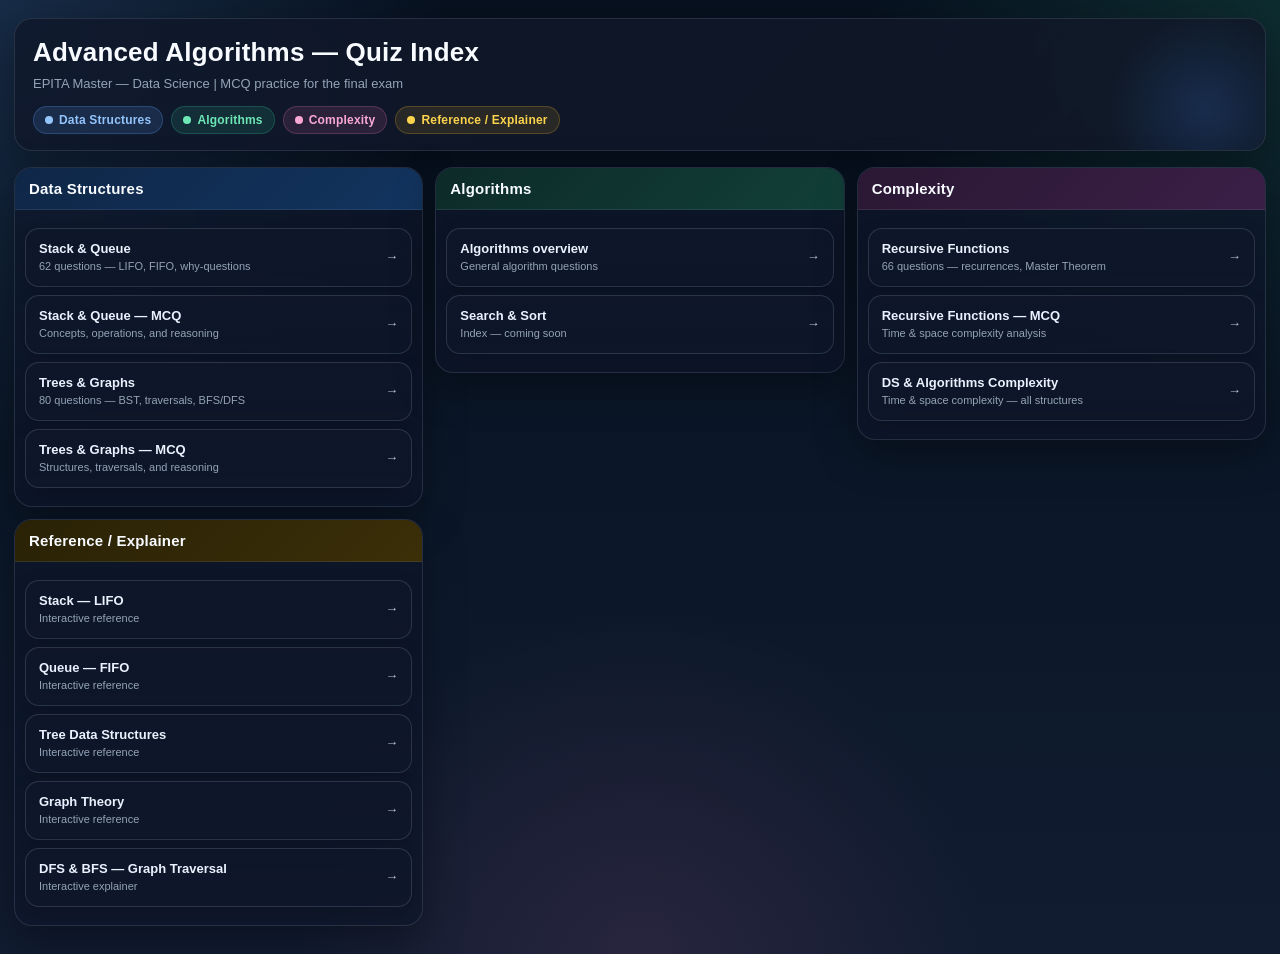
==== commit a396c071: "update 2026-06-11 21:00" ====
--- a/index.html
+++ b/index.html
@@ -131,6 +131,11 @@
       color:#f9a8d4;
       border-color: rgba(244,114,182,.22);
     }
+    .tag.ref{
+      background: rgba(251,191,36,.11);
+      color:#fcd34d;
+      border-color: rgba(251,191,36,.22);
+    }
 
     .grid{
       display:grid;
@@ -165,6 +170,9 @@
     }
     .col-header.misc{
       background: linear-gradient(135deg, var(--misc1), var(--misc2));
+    }
+    .col-header.ref{
+      background: linear-gradient(135deg, #2a2206, #3b2f08);
     }
 
     .links{
@@ -249,6 +257,7 @@
         <span class="tag class">Data Structures</span>
         <span class="tag lab">Algorithms</span>
         <span class="tag misc">Complexity</span>
+        <span class="tag ref">Reference / Explainer</span>
       </div>
     </div>
 
@@ -264,8 +273,18 @@
             </a>
           </li>
           <li>
+            <a href="quiz_stack_queue.html">
+              <span>Stack &amp; Queue — MCQ<span class="small">Concepts, operations, and reasoning</span></span>
+            </a>
+          </li>
+          <li>
             <a href="tree_graph.html">
               <span>Trees &amp; Graphs<span class="small">80 questions — BST, traversals, BFS/DFS</span></span>
+            </a>
+          </li>
+          <li>
+            <a href="quiz_tree_graph.html">
+              <span>Trees &amp; Graphs — MCQ<span class="small">Structures, traversals, and reasoning</span></span>
             </a>
           </li>
         </ul>
@@ -297,6 +316,48 @@
               <span>Recursive Functions<span class="small">66 questions — recurrences, Master Theorem</span></span>
             </a>
           </li>
+          <li>
+            <a href="quiz_recursion_complexity.html">
+              <span>Recursive Functions — MCQ<span class="small">Time &amp; space complexity analysis</span></span>
+            </a>
+          </li>
+          <li>
+            <a href="quiz_ds_complexity.html">
+              <span>DS &amp; Algorithms Complexity<span class="small">Time &amp; space complexity — all structures</span></span>
+            </a>
+          </li>
+        </ul>
+      </div>
+
+      <!-- REFERENCE -->
+      <div class="col">
+        <div class="col-header ref">Reference / Explainer</div>
+        <ul class="links">
+          <li>
+            <a href="stack-lifo-knowledge.html">
+              <span>Stack — LIFO<span class="small">Interactive reference</span></span>
+            </a>
+          </li>
+          <li>
+            <a href="queue-fifo-knowledge.html">
+              <span>Queue — FIFO<span class="small">Interactive reference</span></span>
+            </a>
+          </li>
+          <li>
+            <a href="tree-data-structures-knowledge.html">
+              <span>Tree Data Structures<span class="small">Interactive reference</span></span>
+            </a>
+          </li>
+          <li>
+            <a href="graph-knowledge.html">
+              <span>Graph Theory<span class="small">Interactive reference</span></span>
+            </a>
+          </li>
+          <li>
+            <a href="dfs-bfs-knowledge.html">
+              <span>DFS &amp; BFS — Graph Traversal<span class="small">Interactive explainer</span></span>
+            </a>
+          </li>
         </ul>
       </div>
 
